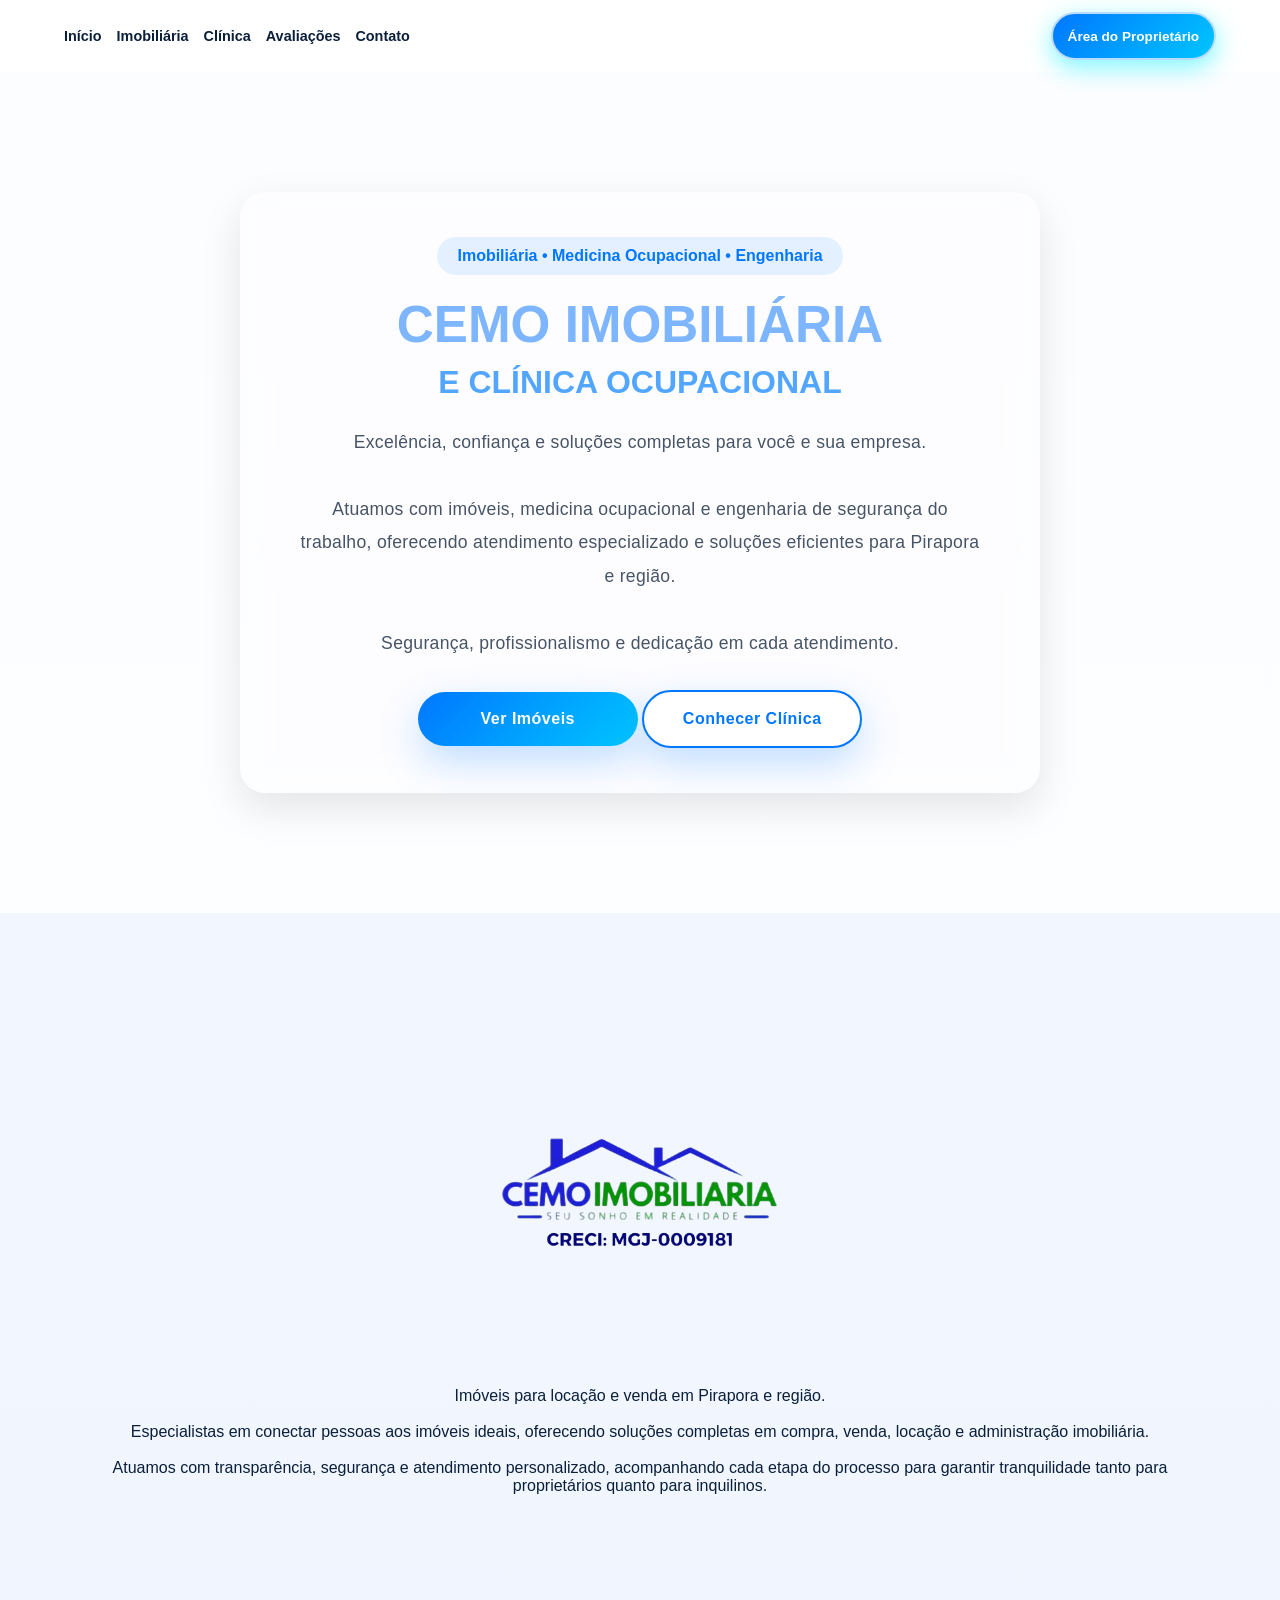
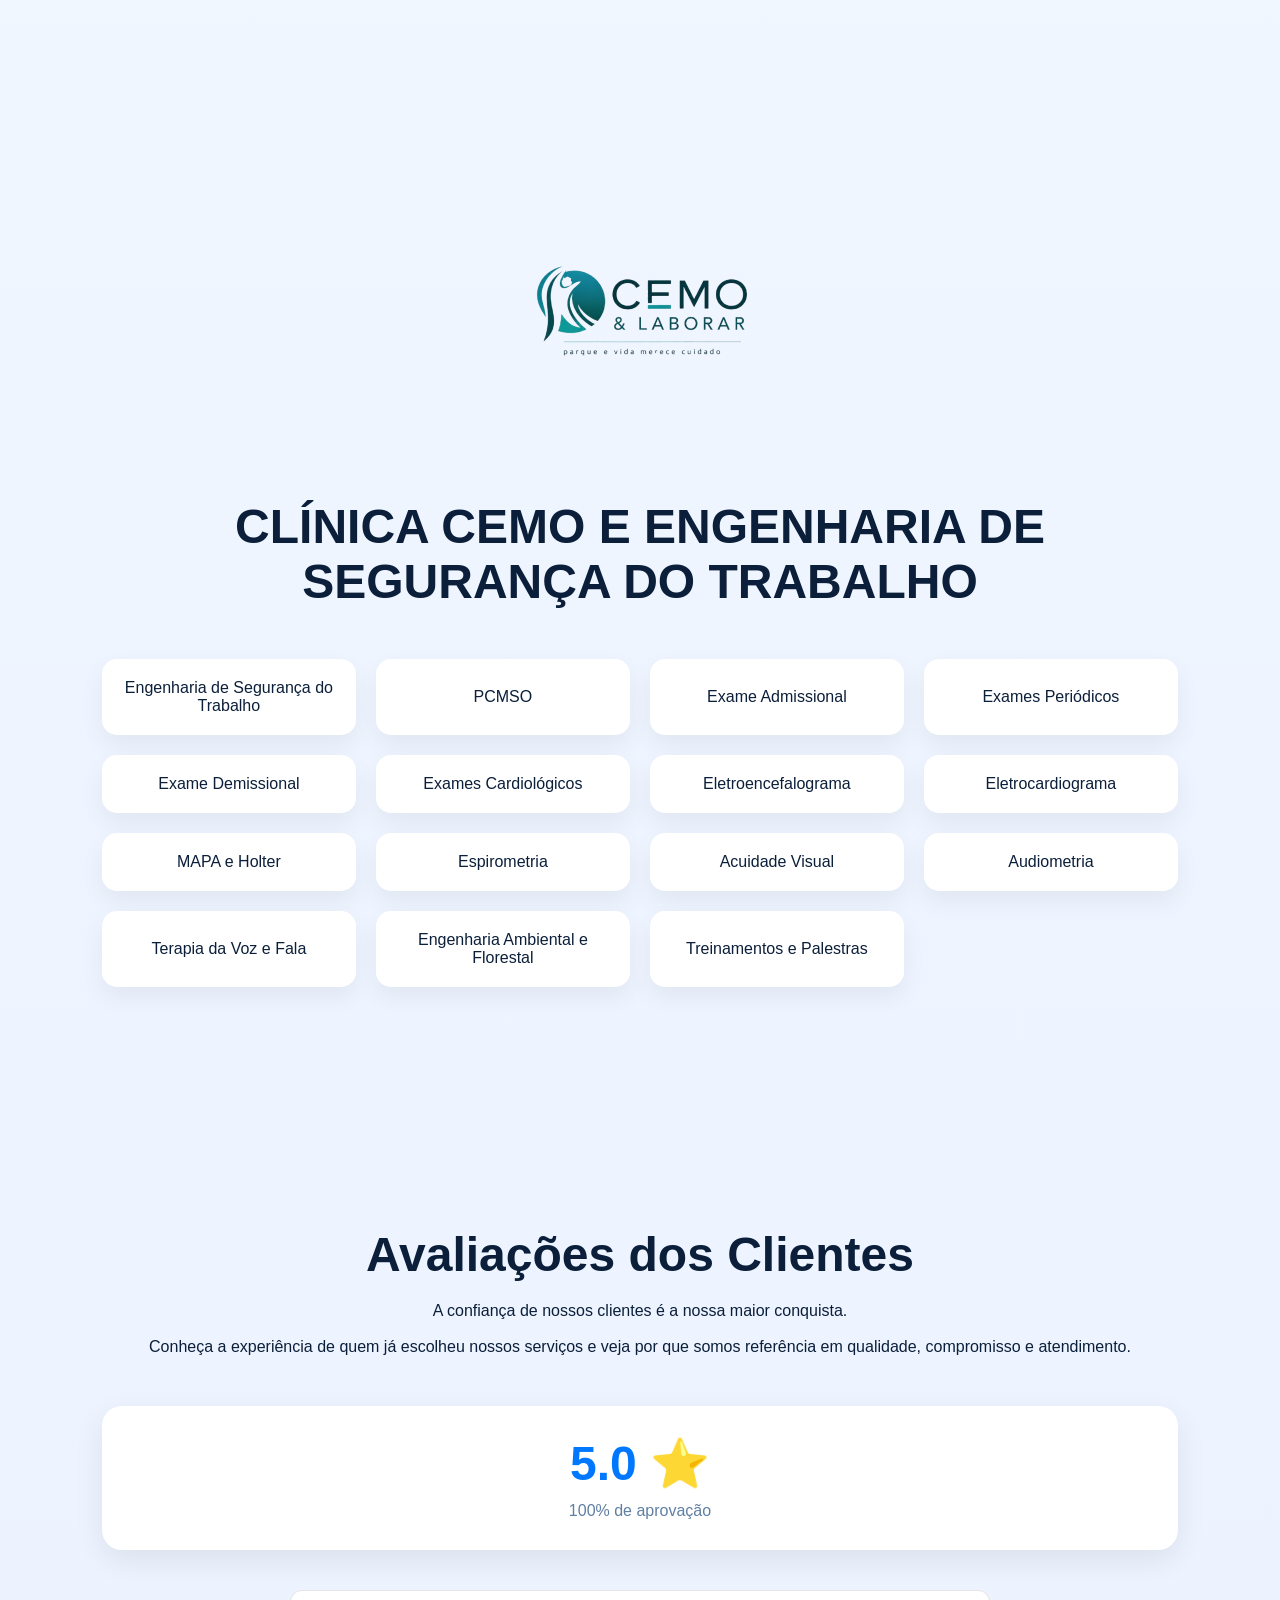
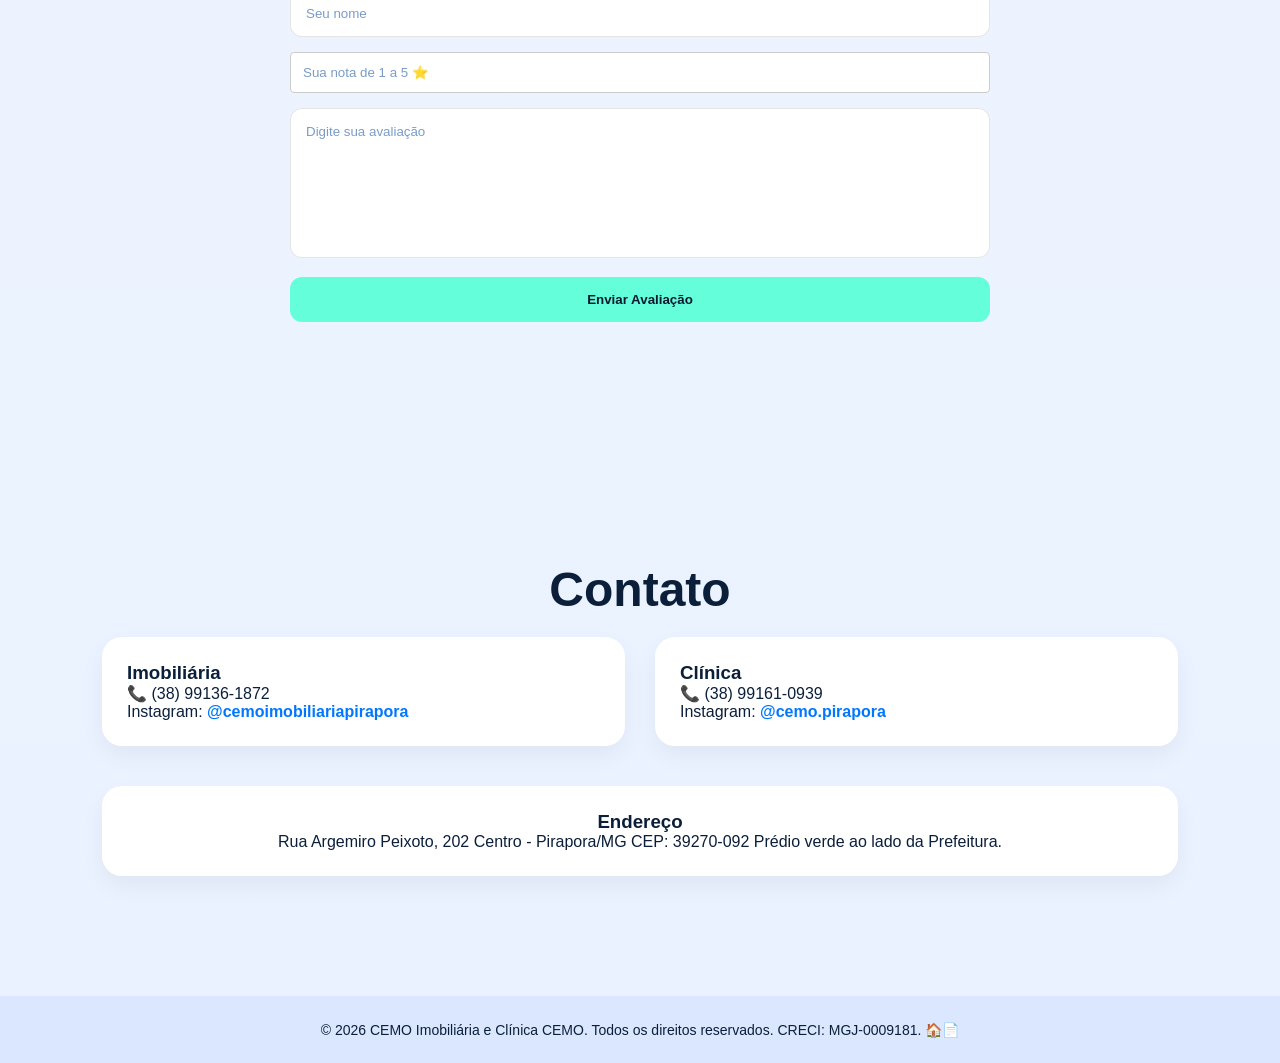
==== index.html @ 7db05422 "Melhoria mobile" ====
<!DOCTYPE html>
<html lang="pt-BR">

<head>

<meta charset="UTF-8">
<meta name="viewport" content="width=device-width, initial-scale=1.0">

<title>CEMO Imobiliária e Clínica Ocupacional</title>

<!-- Adição de Meta Tags para SEO e Performance -->
<meta name="description" content="Soluções completas em imóveis, medicina ocupacional e engenharia de segurança do trabalho em Pirapora-MG.">
<meta name="keywords" content="Imobiliária, Clínica Ocupacional, Medicina do Trabalho, Pirapora, Segurança do Trabalho">

<link rel="stylesheet" href="style.css">

<link rel="stylesheet"
href="https://cdnjs.cloudflare.com/ajax/libs/font-awesome/6.5.1/css/all.min.css">

<!-- Google Fonts para um visual mais profissional -->
<link href="https://fonts.googleapis.com/css2?family=Poppins:wght@300;400;600;800&display=swap" rel="stylesheet">

</head>

<body>

<header class="header-container">

<nav>

<ul class="nav-links">

<li><a href="#inicio">Início</a></li>

<li><a href="#imobiliaria">Imobiliária</a></li>

<li><a href="#clinica">Clínica</a></li>

<li><a href="#avaliacoes">Avaliações</a></li>

<li><a href="#contato">Contato</a></li>

</ul>

<a class="btn-login" href="login.html">
Área do Proprietário
</a>

</nav>

<section id="inicio" class="hero">

<div class="hero-overlay"></div>

<div class="hero-content fade-in">

<div class="hero-badge">
 Imobiliária • Medicina Ocupacional • Engenharia
</div>

<h1>
CEMO IMOBILIÁRIA
</h1>

<h2>
E CLÍNICA OCUPACIONAL
</h2>

<p>
Excelência, confiança e soluções completas para você e sua empresa.<br><br>

Atuamos com imóveis, medicina ocupacional e engenharia de segurança do trabalho, oferecendo atendimento especializado e soluções eficientes para Pirapora e região.<br><br>

Segurança, profissionalismo e dedicação em cada atendimento.
</p>

<div class="hero-buttons">

<a href="#imobiliaria" class="btn-primary">
Ver Imóveis
</a>

<a href="#clinica" class="btn-secondary">
Conhecer Clínica
</a>

</div>

</div>

</section>

</header>

<section id="imobiliaria">

<div class="logo-imobiliaria-central">

<img src="assets/logo-imobiliaria.png" alt="Logo CEMO Imobiliária">

</div>


<p class="subtitulo">

Imóveis para locação e venda em Pirapora e região.<br><br>
Especialistas em conectar pessoas aos imóveis ideais, oferecendo soluções completas em compra, venda, locação e administração imobiliária.<br><br>
Atuamos com transparência, segurança e atendimento personalizado, acompanhando cada etapa do processo para garantir tranquilidade tanto para proprietários quanto para inquilinos.

</p>

<div class="cards" id="lista-imoveis-site">
</div>

</section>

<section id="clinica">

<div class="titulo-clinica">

<img src="assets/logo-clinica.png" alt="Logo Clínica CEMO">

<h2>
CLÍNICA CEMO E ENGENHARIA DE SEGURANÇA DO TRABALHO
</h2>

</div>

<div class="servicos">
    <a href="https://wa.me/5538991361872?text=Olá, gostaria de mais informações sobre Engenharia de Segurança do Trabalho" class="botao-servico" target="_blank">Engenharia de Segurança do Trabalho</a>
    <a href="https://wa.me/5538991610939?text=Olá, gostaria de mais informações sobre o PCMSO" class="botao-servico reveal" target="_blank">PCMSO</a>
    <a href="https://wa.me/5538991610939?text=Olá, gostaria de mais informações sobre Exame Admissional" class="botao-servico reveal" target="_blank">Exame Admissional</a>
    <a href="https://wa.me/5538991610939?text=Olá, gostaria de mais informações sobre Exames Periódicos" class="botao-servico reveal" target="_blank">Exames Periódicos</a>
    <a href="https://wa.me/5538991610939?text=Olá, gostaria de mais informações sobre Exame Demissional" class="botao-servico reveal" target="_blank">Exame Demissional</a>
    <a href="https://wa.me/5538991610939?text=Olá, gostaria de mais informações sobre Exames Cardiológicos" class="botao-servico reveal" target="_blank">Exames Cardiológicos</a>
    <a href="https://wa.me/5538991610939?text=Olá, gostaria de mais informações sobre Eletroencefalograma" class="botao-servico reveal" target="_blank">Eletroencefalograma</a>
    <a href="https://wa.me/5538991610939?text=Olá, gostaria de mais informações sobre Eletrocardiograma" class="botao-servico reveal" target="_blank">Eletrocardiograma</a>
    <a href="https://wa.me/5538991610939?text=Olá, gostaria de mais informações sobre MAPA/Holter" class="botao-servico reveal" target="_blank">MAPA e Holter</a>
    <a href="https://wa.me/5538991610939?text=Olá, gostaria de mais informações sobre Espirometria" class="botao-servico reveal" target="_blank">Espirometria</a>
    <a href="https://wa.me/5538991610939?text=Olá, gostaria de mais informações sobre Acuidade Visual" class="botao-servico reveal" target="_blank">Acuidade Visual</a>
    <a href="https://wa.me/5538991610939?text=Olá, gostaria de mais informações sobre Audiometria" class="botao-servico reveal" target="_blank">Audiometria</a>
    <a href="https://wa.me/5538991610939?text=Olá, gostaria de mais informações sobre Terapia da Voz e Fala" class="botao-servico reveal" target="_blank">Terapia da Voz e Fala</a>
    <a href="https://wa.me/5538991361872?text=Olá, gostaria de mais informações sobre Engenharia Ambiental e Florestal" class="botao-servico reveal" target="_blank">Engenharia Ambiental e Florestal</a>
    <a href="https://wa.me/5538991361872?text=Olá, gostaria de mais informações sobre Treinamentos e Palestras" class="botao-servico reveal" target="_blank">Treinamentos e Palestras</a>
</div>

</section>

<section id="avaliacoes">

<h2>
Avaliações dos Clientes
</h2>

<p class="subtitulo">
A confiança de nossos clientes é a nossa maior conquista.<br><br>
Conheça a experiência de quem já escolheu nossos serviços e veja por que somos referência em qualidade, compromisso e atendimento.
</p>

<div class="media">
    <h1 id="media-nota-num">5.0 ⭐</h1>
    <p id="media-aprovacao-txt">100% de aprovação</p>
</div>

<div id="mural-depoimentos" style="margin: 30px auto; max-width: 600px; text-align: left;">
    </div>

<form id="form-avaliacao" onsubmit="enviarAvaliacao(event)">

<input
type="text"
id="nome"
placeholder="Seu nome"
required>

<input 
  type="number" 
  id="nota" 
  min="1" 
  max="5" 
  step="1"
  placeholder="Sua nota de 1 a 5 ⭐" 
  required 
  oninput="limitarNota(this)"
  style="color: #000; background: #fff; border: 1px solid #ccc; padding: 12px; border-radius: 4px; width: 100%; box-sizing: border-box; margin-bottom: 15px;"
>

<textarea
id="comentario"
placeholder="Digite sua avaliação"
required></textarea>

<button type="submit" class="btn-submit">
Enviar Avaliação
</button>

</form>

</section>

<section id="contato">

<h2>
Contato
</h2>

<div class="contatos">

<div class="contato-box">

<h3>Imobiliária</h3>

<p>

📞 (38) 99136-1872

</p>

<p>

Instagram:

<a target="_blank"
href="https://www.instagram.com/cemoimobiliariapirapora">

@cemoimobiliariapirapora

</a>

</p>

</div>

<div class="contato-box">

<h3>Clínica</h3>

<p>

📞 (38) 99161-0939

</p>

<p>

Instagram:

<a target="_blank"
href="https://www.instagram.com/cemo.pirapora">

@cemo.pirapora

</a>

</p>

</div>

</div>

<div class="endereco">

<h3>Endereço</h3>

<p>

Rua Argemiro Peixoto, 202

Centro - Pirapora/MG

CEP: 39270-092

Prédio verde ao lado da Prefeitura.

</p>

</div>

</section>

<footer style="background-color: #0d1624; text-align: center; padding: 25px 10px; border-top: 1px solid rgba(255,255,255,0.05);">

<p style="color: rgba(255,255,255,0.5); margin: 0; font-size: 14px;">

© 2026 CEMO Imobiliária e Clínica CEMO. Todos os direitos reservados. CRECI: MGJ-0009181. 🏠📄

</p>

<!--
<p style="color: #00ff88; margin: 8px 0 0 0; font-size: 14px; font-weight: bold; letter-spacing: 0.5px;">

Desenvolvido por <span style="color: #ffffff; font-weight: 800;">MrBrozau</span>

</p>
-->

</footer>

<script>
// 1. CARREGA AS AVALIAÇÕES E FAZ OS CÁLCULOS
async function carregarDepoimentosNoSite() {
    try {
        const resposta = await fetch("api/listar_avaliacoes.php");
        const avaliacoes = await resposta.json();

        const mural = document.getElementById("mural-depoimentos");
        if (!mural) return;

        mural.innerHTML = ""; 

        if (avaliacoes.length === 0) {
            mural.innerHTML = "<p style='color: rgba(255,255,255,0.4); text-align: center;'>Nenhuma avaliação ainda. Seja o primeiro!</p>";
            document.getElementById("media-nota-num").innerText = "0.0 ⭐";
            document.getElementById("media-aprovacao-txt").innerText = "Nenhuma avaliação";
            return;
        }

        let somaNotas = 0;
        let totalNotasPositivas = 0; 

        avaliacoes.forEach(item => {
            const notaNum = parseInt(item.nota); 
            somaNotas += notaNum; 
            
            if (notaNum >= 4) {
                totalNotasPositivas++;
            }

            const estrelas = "⭐".repeat(notaNum);
            
            mural.innerHTML += `
                <div style="background: rgba(255,255,255,0.03); padding: 18px; border-radius: 8px; margin-bottom: 15px; border-left: 4px solid #00ff88; box-shadow: 0 4px 6px rgba(0,0,0,0.1);">
                    <div style="display: flex; justify-content: space-between; align-items: center; margin-bottom: 8px;">
                        <strong style="color: #0d1b2a; font-size: 16px;">${item.nome}</strong>
                        <span style="font-size: 14px;">${estrelas}</span>
                    </div>
                    <p style="color: rgba(255,255,255,0.8); margin: 0; font-style: italic; line-height: 1.4;">
                        "${item.comentario}"
                    </p>
                </div>
            `;
        });

        const mediaGeral = (somaNotas / avaliacoes.length).toFixed(1);
        const porcentagemAprovacao = Math.round((totalNotasPositivas / avaliacoes.length) * 100);

        document.getElementById("media-nota-num").innerText = `${mediaGeral} ⭐`;
        document.getElementById("media-aprovacao-txt").innerText = `${porcentagemAprovacao}% de aprovação`;

    } catch (error) {
        console.error("Erro ao carregar mural:", error);
    }
}

// 2. ENVIA A AVALIAÇÃO SEM DEIXAR A PÁGINA ATUALIZAR SOZINHA
async function enviarAvaliacao(event) {
    event.preventDefault(); 

    const nome = document.getElementById("nome").value;
    const nota = document.getElementById("nota").value;
    const comentario = document.getElementById("comentario").value;

    const formData = new FormData();
    formData.append("nome", nome);
    formData.append("nota", nota);
    formData.append("comentario", comentario);

    try {
        const resposta = await fetch("api/cadastrar_avaliacoes.php", {
            method: "POST",
            body: formData
        });

        await resposta.text();
        
        alert("Avaliação enviada com sucesso! Obrigado.");
        document.getElementById("form-avaliacao").reset();
        
        window.location.reload();

    } catch (error) {
        console.error("Erro ao enviar avaliação:", error);
        alert("Erro ao conectar com o servidor.");
    }
}

window.onload = () => {
    carregarDepoimentosNoSite();
};
</script>

<script>
const reveals = document.querySelectorAll('.imovel, .botao-servico, .contatos div');

function revealOnScroll(){
    const windowHeight = window.innerHeight;

    reveals.forEach(el => {
        const elementTop = el.getBoundingClientRect().top;

        if(elementTop < windowHeight - 100){
            el.classList.add('active');
        }
    });
}

window.addEventListener('scroll', revealOnScroll);
revealOnScroll();
</script>

<script>
function limitarNota(input) {
    let valor = parseInt(input.value);

    if (isNaN(valor)) return;

    if (valor > 5) input.value = 5;
    if (valor < 1) input.value = 1;
}
</script>

<script>
async function carregarImoveisSite() {
console.log("FUNÇÃO DOS IMÓVEIS EXECUTOU");

    try {

        const resposta = await fetch("api/listar_imoveis.php");
        const imoveis = await resposta.json();
        console.log(imoveis);

        const container =
            document.getElementById("lista-imoveis-site");

        container.innerHTML = "";

        imoveis.forEach(imovel => {

           container.innerHTML += `
    <div class="imovel hover-effect reveal active">

        <div class="imagem" onclick="abrirMidia(this)">
            <span class="status">
    🟢 Disponível
</span>
    ${
        imovel.foto && 
        (imovel.foto.endsWith(".mp4") || imovel.foto.endsWith(".webm"))
        ?
        `
        <video controls>
            <source src="uploads/${imovel.foto}" type="video/mp4">
            Seu navegador não suporta vídeo.
        </video>
        `
        :
        `
        <img src="${
            imovel.foto
            ? 'uploads/' + imovel.foto
            : 'https://via.placeholder.com/400x250'
        }" alt="${imovel.titulo}">
        `
    }
</div>

        <h3>${imovel.titulo}</h3>

        <p class="endereco">
📍 ${imovel.endereco}
</p>

<p class="descricao">
${imovel.descricao}
</p>

        <span class="preco">
 💰 R$ ${imovel.preco}
</span>
<a class="btn-whatsapp" 
   href="https://wa.me/5538991361872?text=Olá, tenho interesse no imóvel ${imovel.titulo}" 
   target="_blank">
   📲 Falar no WhatsApp
</a>
    </div>
`;
        });

    } catch (erro) {
        console.log(erro);
    }
}

window.addEventListener("load", carregarImoveisSite);
</script>
<style>
#popup-midia {
  display: none;
  position: fixed;
  inset: 0;
  background: rgba(0,0,0,.92);
  z-index: 9999;
  justify-content: center;
  align-items: center;
  padding: 20px;
  animation: aparecer .3s ease;
}

#conteudo-popup {
  max-width: 90vw;
  max-height: 90vh;
}

#conteudo-popup img,
#conteudo-popup video {
  max-width: 100%;
  max-height: 90vh;
  border-radius: 20px;
  object-fit: contain;
}

@keyframes aparecer {
  from { opacity: 0; transform: scale(.9); }
  to { opacity: 1; transform: scale(1); }
}
</style>

<div id="popup-midia">
    <button id="fechar-popup" onclick="fecharMidia()">✕</button>

    <div id="conteudo-popup"></div>
</div>

</body>
</html>
---- style.css ----
*{
    margin:0;
    padding:0;
    box-sizing:border-box;
    font-family:'Segoe UI',sans-serif;
    scroll-behavior:smooth;
}

body{
    background:#0a192f;
    color:#e6f1ff;
    overflow-x:hidden;
    padding-top:0;
}

/* NAVBAR */

nav{
    position:relative;
    width:100%;
    display:flex;
    justify-content:space-between;
    align-items:center;
    padding:15px 8%;
    backdrop-filter:blur(20px);
    background:rgba(255,255,255,0.95);
    z-index:1000;
}

.logo-area img{
    height:60px;
    transition: 0.3s;
}

.logo-area img:hover { transform: scale(1.05); filter: drop-shadow(0 0 10px #64ffda); }

nav ul{
    display:flex;
    gap:30px;
    list-style:none;
}

nav a{
    color:#ccd6f6;
    text-decoration:none;
    transition:.3s;
    font-weight:500;
    position: relative;
}

nav a::after {
    content: '';
    position: absolute;
    width: 0;
    height: 2px;
    bottom: -5px;
    left: 0;
    background-color: #64ffda;
    transition: 0.3s;
}

nav a:hover::after { width: 100%; }

nav a:hover{
    color:#64ffda;
}

.btn-login{
    display:inline-flex !important;
    align-items:center !important;
    justify-content:center !important;

    background:rgba(255,255,255,0.85) !important;

    color:#72adfc !important;

    border:2px solid #b8dcff !important;

    padding:8px 16px !important;

    border-radius:999px !important;

    font-size:13px !important;
    font-weight:700 !important;

    text-decoration:none !important;

    box-shadow:0 8px 25px rgba(106, 245, 255, 0.842) !important;

    transition:all .3s ease !important;
}

.btn-login:hover{
    background:#5ea0f5 !important;
    color:#fff !important;
    transform:translateY(-2px) !important;
}

/* HERO */

.hero{
    min-height:90vh;
    display:flex;
    align-items:center;
    justify-content:center;
    text-align:center;
    background:
    linear-gradient(rgba(10, 25, 47, 0.7),
    rgba(10, 25, 47, 0.7)),
    url('https://images.unsplash.com/photo-1497366216548-37526070297cauto=&fit=crop&q=80&w=2000');
    background-size:cover;
    background-position:center;
    transition: 0.5s;
}

.hero-content{
    animation:fadeUp 1.5s ease;
}

.hero h1{
    font-size:5rem;
    color:#64ffda;
    text-shadow:0 0 30px rgba(100, 255, 218, 0.4);
    transition: 0.3s;
}

.hero h2{
    font-size:2rem;
    margin-top:10px;
    color: #e6f1ff;
}

.hero p{
    max-width:700px;
    margin:20px auto;
    font-size:1.2rem;
    opacity:.9;
    color: #8892b0;
}

.hero-buttons{
    margin-top:30px;
}

.hero-buttons a{
    display:inline-flex;
    align-items:center;
    justify-content:center;
    min-width:220px;
    padding:18px 35px;
    border-radius:50px;
    font-weight:700;
    letter-spacing:.5px;
    text-decoration:none;
    transition:.4s;
}

.hero-buttons a:hover{
    transform:translateY(-10px) scale(1.05);
    box-shadow:0 15px 35px rgba(100, 255, 218, 0.4);
}

/* SEÇÕES */

section{
    padding:100px 8%;
}

h2{
    text-align:center;
    font-size:3rem;
    margin-bottom:20px;
    color: #e6f1ff;
    transition: 0.3s;
}

h2:hover { text-shadow: 0 0 15px #64ffda; }

.subtitulo{
    text-align:center;
    color:#8892b0;
    margin-bottom:50px;
}

/* IMÓVEIS */

.cards {
    display: grid;
    grid-template-columns: repeat(auto-fit, minmax(340px, 1fr));
    gap: 35px;
    margin-top: 50px;
}

.imovel:hover {
    transform: translateY(-12px) scale(1.02);
    box-shadow:
        0 25px 50px rgba(0,0,0,.5),
        0 0 30px rgba(100,255,218,.25);
    border-color: rgba(100,255,218,.7);
}
.imovel::before {
    content: "";
    position: absolute;
    top: 0;
    left: -100%;
    width: 100%;
    height: 3px;
    background: linear-gradient(
        90deg,
        transparent,
        #64ffda,
        #40c4ff,
        transparent
    );
    transition: .7s;
    z-index: 5;
}

.imovel:hover::before {
    left: 100%;
}

.imovel::before {
    content: "";
    position: absolute;
    inset: 0;
    background: linear-gradient(
        45deg,
        transparent,
        rgba(100,255,218,0.08),
        transparent
    );
    opacity: 0;
    transition: 0.5s;
}

.imovel:hover::before {
    opacity: 1;
}

.imovel:hover {
    transform: translateY(-15px) scale(1.02);
    box-shadow: 
        0 25px 50px rgba(0,0,0,0.6),
        0 0 30px rgba(100,255,218,0.25);
    border-color: rgba(100,255,218,0.6);
}

.imagem {
    width: 100%;
    aspect-ratio: 1 / 1;
    overflow: hidden;
    background: #000;
    position: relative;
}
.imagem::before {
    content: "";
    position: absolute;
    inset: 0;
    background: linear-gradient(
        to top,
        rgba(0,0,0,0.65),
        transparent 50%
    );
    z-index: 1;
    pointer-events: none;
}

.imagem img,
.imagem video {
    width: 100%;
    height: 100%;
    object-fit: cover;
    display: block;
    transition: .6s;
}
.status {
    position: absolute;
    top: 15px;
    left: 15px;
    background: rgba(0, 230, 118, 0.95);
    color: #02141f;
    font-weight: 700;
    padding: 8px 15px;
    border-radius: 30px;
    z-index: 10;
    box-shadow: 0 5px 20px rgba(0, 0, 0, .3);
    font-size: 0.9rem;
    backdrop-filter: blur(5px);
}
.btn-whatsapp {
    display: block;
    margin: 0 20px 20px;
    padding: 15px;
    text-align: center;
    background: linear-gradient(135deg, #25D366, #128C7E);
    color: white;
    font-weight: bold;
    border-radius: 15px;
    text-decoration: none;
    transition: .3s;
    box-shadow: 0 8px 20px rgba(37,211,102,.4);
}

.btn-whatsapp:hover {
    transform: translateY(-3px);
    box-shadow: 0 12px 25px rgba(37,211,102,.6);
}
/* Vídeo em tela cheia */
video:fullscreen {
    width: 100vw;
    height: 100vh;
    object-fit: contain;
    background: #000;
}
.imovel:hover .imagem img,
.imovel:hover .imagem video {
    transform: scale(1.05);
}


.imagem img {
    width: 100%;
    height: 100%;
    object-fit: cover;
    transition: transform 0.8s ease;
}

.imovel:hover .imagem img {
    transform: scale(1.12);
}

.imovel h3 {
    padding: 22px 20px 10px;
    font-size: 1.4rem;
    font-weight: 700;
    color: #fff;
    line-height: 1.3;
}

.imovel p {
    padding: 0 20px;
    color: #b7c2d4;
    line-height: 1.6;
    font-size: 0.95rem;
}

.imovel .preco {
    display: block;
    margin: 25px;
    padding: 15px 20px;
    background: linear-gradient(90deg, #64ffda, #40c4ff);
    color: #08111f;
    font-size: 1.3rem;
    font-weight: 800;
    text-align: center;
    border-radius: 15px;
    box-shadow: 0 10px 25px rgba(100,255,218,0.3);
}

/* CLÍNICA */

.titulo-clinica{
    text-align:center;
    margin-bottom:50px;
}

.titulo-clinica img{
    width:400px;
    margin-bottom:60px;
    transition: 0.4s;
}

.titulo-clinica img:hover { transform: rotate(5deg) scale(1.1); }

.servicos{
    display:grid;
    grid-template-columns:repeat(auto-fit,minmax(250px,1fr));
    gap:20px;
}

.botao-servico {
    background: rgba(255, 255, 255, 0.03);
    border: 1px solid rgba(100, 255, 218, 0.1);
    padding: 20px;
    border-radius: 15px;
    text-align: center;
    transition: .4s;
    text-decoration: none;
    color: #e6f1ff;
    display: flex;
    align-items: center;
    justify-content: center;
    font-weight: 500;
}

.botao-servico:hover {
    background: #64ffda;
    color: #0a192f;
    transform: scale(1.05);
    box-shadow: 0 0 20px rgba(100, 255, 218, 0.3);
}

/* AVALIAÇÕES */

.media{
    text-align:center;
    margin-bottom:40px;
}

.media h1{
    font-size:5rem;
    color:#40c4ff;
}

form{
    max-width:700px;
    margin:auto;
}

input,
select,
textarea{
    width:100%;
    padding:15px;
    margin-bottom:15px;
    border:none;
    border-radius:12px;
    background:rgba(255,255,255,.05);
    color:white;
    transition: 0.3s;
}

input:focus, textarea:focus { border: 1px solid #64ffda; outline: none; background: rgba(255,255,255,0.1); }

textarea{
    min-height:150px;
    resize:none;
}

form button{
    width:100%;
    padding:15px;
    border:none;
    border-radius:12px;
    background:#64ffda;
    color:#0a192f;
    font-weight:bold;
    cursor:pointer;
    transition: 0.4s;
}

form button:hover { transform: scale(1.02); box-shadow: 0 0 20px #64ffda; }

/* CONTATOS */

.contatos{
    display:grid;
    grid-template-columns:repeat(auto-fit,minmax(300px,1fr));
    gap:30px;
}

.contatos div{
    background:rgba(255,255,255,.03);
    padding:25px;
    border-radius:20px;
    transition: 0.4s;
}

.contatos div:hover { background: rgba(255,255,255,0.06); transform: translateY(-5px); }

.contatos a{
    color:#64ffda;
    text-decoration:none;
    transition: 0.3s;
}

.contatos a:hover { text-decoration: underline; }

.endereco{
    margin-top:40px;
    background:rgba(255,255,255,.03);
    padding:25px;
    border-radius:20px;
    text-align:center;
}

/* FOOTER */

footer{
    text-align:center;
    padding:30px;
    background:#050f1d;
    color:#8892b0;
}

/* SCROLLBAR */

::-webkit-scrollbar{
    width:8px;
}

::-webkit-scrollbar-thumb{
    background:#64ffda;
    border-radius:10px;
}

/* ANIMAÇÕES */

@keyframes fadeUp{
    from{ opacity:0; transform:translateY(50px); }
    to{ opacity:1; transform:translateY(0); }
}

/* RESPONSIVO ORIGINAL */

@media(max-width:900px){
    body{
        padding-top:0;
    }

    
    nav{ 
        flex-direction:column; 
        gap:15px; 
        padding: 15px;
    }
    nav ul{ 
        flex-wrap:wrap; 
        justify-content:center;
        gap: 10px;
    }
    nav a { font-size: 0.9rem; }
    
    .hero h1{ font-size:2.2rem !important; }
    .hero h2{ font-size:1.1rem !important; }
    h2{ font-size:1.8rem; }
    
    .contatos{ 
        grid-template-columns: 1fr; 
    }
    
    .imovel, .servicos div, .contatos div, .endereco{
        opacity:1;
        transform:translateY(0);
        transition:1s;
    }
    .mostrar{ opacity:1; transform:translateY(0); } 
}

/* ================= MELHORIAS ADICIONADAS ================= */

@media (max-width: 900px){

    nav ul{
        overflow-x: auto;
        white-space: nowrap;
        -webkit-overflow-scrolling: touch;
    }

    nav ul::-webkit-scrollbar{
        display: none;
    }

    nav li{
        flex: 0 0 auto;
    }

    .logo-area img{
        height:45px;
    }

    .btn-login{
        padding:10px 16px;
        font-size:0.85rem;
    }

    .hero{
        padding:40px 15px;
        min-height:80vh;
    }

    .hero h1{
        font-size:1.8rem !important;
        line-height:1.2;
    }

    .hero h2{
        font-size:1rem !important;
    }

    .hero p{
        font-size:0.9rem;
        padding:0 10px;
    }

    .hero-buttons a{
        padding:12px 18px;
        font-size:0.9rem;
    }

    h2{
        font-size:1.5rem;
    }

    .cards{
        grid-template-columns:1fr;
    }

    .imagem img{
        height:180px;
    }

    .imovel p{
        font-size:0.85rem;
    }

    .imovel span{
        font-size:1rem;
    }

    .botao-servico{
        font-size:0.9rem;
        padding:15px;
    }

    input, select, textarea{
        font-size:0.9rem;
        padding:12px;
    }

    footer{
        font-size:0.8rem;
    }
}

@media(max-width:480px){

    nav{
        padding:10px;
        gap:10px;
    }

    nav ul{
        gap:8px;
    }

    nav a{
        font-size:0.75rem;
    }

    .btn-login{
        font-size:0.70rem;
        padding:8px 10px;
    }

    .hero h1{
        font-size:1.3rem !important;
    }

    .hero h2{
        font-size:0.85rem !important;
    }

    .hero p{
        font-size:0.78rem !important;
    }

    h2{
        font-size:1.4rem !important;
    }

    .subtitulo{
        font-size:0.85rem;
    }

    .imovel h3{
        font-size:1rem;
    }

    .imovel p{
        font-size:0.80rem;
    }

    .botao-servico{
        font-size:0.80rem;
    }

    .media h1{
        font-size:2rem !important;
    }

    input,
    textarea{
        font-size:0.85rem;
    }
}
/* ================= ANIMAÇÃO FINAL ================= */

.esconder{
    opacity: 0;
    transform: translateY(40px);
    transition: 0.6s ease;
}

.mostrar{
    opacity: 1;
    transform: translateY(0);
}

.imovel,
.botao-servico,
.contatos div{
    will-change: transform, opacity;
}

@media (max-width: 900px){
    .esconder{
        opacity: 1;
        transform: none;
    }
}
/* FORÇA TOTAL PRA SOBRESCREVER */
body{
    background: linear-gradient(180deg,#f4f8ff,#eaf2ff) !important;
    color:#0b1f3a !important;
}

/* NAVBAR PREMIUM */
nav{
    background: rgba(255,255,255,0.95) !important;
    box-shadow: 0 10px 30px rgba(0,0,0,0.05);
    border-bottom:none !important;
}

nav a{
    color:#0b1f3a !important;
    font-weight:600;
}

nav a:hover{
    color:#0077ff !important;
}

/* BOTÃO TOP */
.btn-login{
    background: linear-gradient(135deg,#0077ff,#00c6ff) !important;
    color:#fff !important;
    border-radius:30px;
}

/* HERO ULTRA PROFISSIONAL */
.hero{
    position:relative;
    background:
    linear-gradient(
        rgba(255,255,255,0.75),
        rgba(255,255,255,0.85)
    ),
    url('https://images.unsplash.com/photo-1600607687939-ce8a6c25118c?auto=format&fit=crop&w=2200&q=80') !important;

    background-size:cover !important;
    background-position:center center !important;
    background-attachment:fixed;
}

/* TEXTO HERO */
.hero h1{
    color:#7db5ff !important;
    font-size:3.2rem !important;
    text-shadow:none !important;
}

.hero h2{
    color:#53a6ff !important;
}

.hero p{
    color:hsl(218, 12%, 43%)!important;
}

/* BOTÕES HERO PREMIUM */
.hero-buttons a{
    background: linear-gradient(135deg,#0077ff,#00c6ff) !important;
    color:#fff !important;
    border-radius:30px;
    box-shadow:0 15px 40px rgba(0,119,255,0.25);
}

.hero-buttons a:last-child{
    background:white !important;
    color:#0077ff !important;
    border:2px solid #0077ff;
}

/* SEÇÕES */
section{
    background: transparent !important;
}

/* TÍTULOS */
h2{
    color:#0b1f3a !important;
}

/* CARDS ESTILO LUXO */
.imovel{
    background:#fff;
    border-radius:25px;
    overflow:hidden;
    box-shadow:0 15px 35px rgba(0,0,0,0.08);
    transition:all .4s ease;
    position:relative;
}


.imovel:hover{
    transform:translateY(-12px);
    box-shadow:0 30px 60px rgba(0,0,0,0.15);
}

/* TEXTO CARD */
.imovel p{
    color:#5f7fa3 !important;
}

.imovel span{
    color:#0077ff !important;
}

/* BOTÃO CARD */
.imovel button{
    background: linear-gradient(135deg,#0077ff,#00c6ff) !important;
    color:#fff !important;
    border-radius:0 0 20px 20px;
}

/* SERVIÇOS */
.botao-servico{
    background:#fff !important;
    color:#0b1f3a !important;
    border:none !important;
    box-shadow:0 10px 25px rgba(0,0,0,0.06);
}

.botao-servico:hover{
    background:#0077ff !important;
    color:#fff !important;
}

/* FORM */
input, select, textarea{
    background:#fff !important;
    color:#0b1f3a !important;
    border:1px solid rgba(0,0,0,0.1);
}

/* CONTATO */
.contatos div,
.endereco{
    background:#fff !important;
    box-shadow:0 10px 25px rgba(0,0,0,0.05);
}

/* FOOTER */
footer{
    background:#eaf2ff !important;
    color:#5f7fa3 !important;
}

/* ================= ANIMAÇÃO DE SCROLL PROFISSIONAL ================= */

.reveal{
    opacity:0;
    transform: translateY(60px) scale(0.98);
    transition: all 0.8s cubic-bezier(.2,.8,.2,1);
}

.reveal.active{
    opacity:1;
    transform: translateY(0) scale(1);
}

/* delay elegante */
.reveal:nth-child(2){ transition-delay:0.1s; }
.reveal:nth-child(3){ transition-delay:0.2s; }
.reveal:nth-child(4){ transition-delay:0.3s; }

/* ================= UX MELHORADO ================= */

/* botões mais clicáveis mobile */
.hero-buttons a,
.btn-login,
.imovel button{
    min-height:48px;
}

/* espaçamento premium */
section{
    padding:120px 8%;
}

/* ================= MOBILE PREMIUM ================= */

@media(max-width:900px){

    .hero h1{
        font-size:1.8rem !important;
    }

    .hero h2{
        font-size:1rem !important;
    }

    .hero p{
        font-size:0.85rem !important;
    }

    .hero-buttons a{
        display:block;
        width:90%;
        margin:10px auto;
    }

    nav{
        backdrop-filter: blur(10px);
    }

}
/* ===== CORREÇÃO FINAL DE VISIBILIDADE (SEM MEXER NO RESTO) ===== */

/* avaliação (nota tipo 3.0) */
.media h1{
    color:#0077ff !important;
}

/* textos da avaliação */
.media p,
.media span{
    color:#0b1f3a !important;
}

/* estrelas */
.estrelas{
    color:#ffc107 !important;
    font-size:1.5rem;
}

/* inputs (corrige texto invisível) */
input,
select,
textarea{
    background:#ffffff !important;
    color:#0b1f3a !important;
}

/* placeholder */
input::placeholder,
textarea::placeholder{
    color:#7a9cc6 !important;
}

/* links contato (tava claro demais) */
.contatos a{
    color:#0077ff !important;
    font-weight:600;
}

/* rodapé mais visível */
footer{
    background:#dbe7ff !important;
    color:#0b1f3a !important;
}

/* garante contraste em tudo */
p, span, small{
    color:#0b1f3a !important;
}
/* ===== AVALIAÇÃO COMPLETA BONITA ===== */

.media{
    background:#ffffff !important;
    padding:30px !important;
    border-radius:20px !important;
    box-shadow:0 10px 30px rgba(0,0,0,0.08) !important;
}

/* nota (3.0) */
.media h1{
    color:#0077ff !important;
    font-size:3rem !important;
}

/* nome do usuário */
.media strong,
.media b{
    color:#0b1f3a !important;
    font-weight:700 !important;
    display:block;
    margin-top:10px;
}

/* texto da avaliação */
.media p{
    color:#5f7fa3 !important;
    margin-top:10px;
}

/* estrelas */
.estrelas{
    color:#ffc107 !important;
    font-size:1.5rem;
    margin-top:5px;
}
/* ===== FORÇAR NOME DO USUÁRIO ESCURO ===== */

.media *{
    color:#0b1f3a !important;
}

/* deixa o nome mais destacado */
.media strong,
.media b,
.media h3,
.media h4,
.media .nome,
.media .usuario{
    color:#000000 !important;
    font-weight:700 !important;
}
.titulo-clinica img {
    width: 250px;
    max-width: 90%;
    height: auto;
}

.logo-area img {
    width: 180px;
    max-width: 100%;
    height: auto;
}
#nota {
    color: #000 !important;
    background: #fff !important;
    border: 1px solid #ccc;
}
.logo-imobiliaria-central{
    text-align:center;
    margin-bottom:25px;
}

.logo-imobiliaria-central img{
    width:325px;
    max-width:95%;
    height:auto;
}

@media(max-width:480px){

    .logo-imobiliaria-central img{
        width:200px;
    }

}
@media(max-width:480px){

    section{
        padding:60px 20px !important;
    }

    .hero{
        min-height:60vh;
    }

    .hero-buttons a{
        width:100%;
        max-width:300px;
    }

    .imagem img{
        height:160px;
    }

}
/* ===== MELHORIAS PREMIUM 2026 ===== */

.hero-badge{
    display:inline-block;
    padding:10px 20px;
    border-radius:30px;
    background:rgba(0,119,255,0.1);
    color:#0077ff;
    font-weight:600;
    margin-bottom:20px;
    backdrop-filter:blur(10px);
}

.hero-content{
    max-width: 850px;
    padding: 45px 60px;
    border-radius: 25px;
    background: rgba(255,255,255,0.30);
    backdrop-filter: blur(15px);
    box-shadow: 0 15px 40px rgba(0,0,0,0.10);
    text-align: center;
}

nav{
    position:sticky;
    top:0;
    left:0;
    z-index:9999;
}

.nav-links{
    align-items:center;
}

.imovel{
    position:relative;
}

.imovel::before{
    content:'';
    position:absolute;
    top:0;
    left:0;
    width:100%;
    height:5px;
    background:linear-gradient(
        90deg,
        #0077ff,
        #00c6ff
    );
}

.imovel h3{
    color:#0b1f3a;
    font-size:1.3rem;
}

.preco{
    font-size:1.4rem !important;
}

.btn-detalhes{
    font-size:1rem;
}

.contato-box{
    transition:0.4s;
}

.contato-box:hover{
    transform:translateY(-10px);
}

.endereco{
    transition:0.4s;
}

.endereco:hover{
    transform:translateY(-8px);
}

#mural-depoimentos div{
    background:#fff !important;
    border-radius:20px !important;
    box-shadow:0 10px 30px rgba(0,0,0,0.08) !important;
    border-left:5px solid #0077ff !important;
}

#mural-depoimentos strong{
    color:#0b1f3a !important;
}

#mural-depoimentos p{
    color:#5f7fa3 !important;
}

@media(max-width:768px){

    .hero{
        min-height:70vh;
    }

    .hero-badge{
        font-size:0.75rem;
    }

    .hero h1{
        font-size:2rem !important;
    }

    .hero p{
        font-size:0.9rem !important;
    }

    .btn-login{
        width:100%;
        text-align:center;
    }
}
#mural-depoimentos{
    max-width:900px !important;
}

#mural-depoimentos > div{
    background:#fff !important;
    border-radius:20px !important;
    padding:25px !important;
    margin-bottom:20px !important;
    box-shadow:0 10px 30px rgba(0,0,0,0.08) !important;
    border-left:5px solid #0077ff !important;
}
section{
    animation:fadeSection .8s ease;
}

@keyframes fadeSection{
    from{
        opacity:0;
        transform:translateY(30px);
    }
    to{
        opacity:1;
        transform:translateY(0);
    }
}
@media(max-width:768px){

    nav{
        padding:12px;
    }

    .hero{
        min-height:75vh;
    }

    .hero-content{
        padding:25px;
        margin:20px;
    }

    .hero h1{
        font-size:2.2rem !important;
    }

    .hero p{
        font-size:1rem !important;
    }

    .hero-buttons{
        display:flex;
        flex-direction:column;
        gap:15px;
    }

    .hero-buttons a{
        width:100%;
    }
}
/* ===== NAVBAR PREMIUM FINAL ===== */

nav{
    position:sticky !important;
    top:0;
    width:100%;
    display:flex;
    justify-content:space-between;
    align-items:center;
    padding:18px 8%;
    background:rgba(255,255,255,0.96) !important;
    backdrop-filter:blur(20px);
    box-shadow:0 5px 25px rgba(0,0,0,0.06);
    z-index:9999;
}

.nav-links{
    display:flex;
    gap:25px;
    align-items:center;
}

.nav-links a{
    font-weight:600;
    color:#0b1f3a !important;
    transition:.3s;
}

.nav-links a:hover{
    color:#0077ff !important;
}

.btn-login{
    background:linear-gradient(135deg,#0077ff,#00c6ff) !important;
    color:white !important;
    border-radius:40px;
    padding:12px 25px;
    font-weight:700;
}
/* CORREÇÃO DO MENU */

nav{
    position:relative !important;
    top:auto !important;
    padding:12px 5% !important;
    box-shadow:none !important;
}

.nav-links{
    gap:15px !important;
}

.nav-links a{
    font-size:0.9rem !important;
}

.btn-login{
    padding:8px 15px !important;
    font-size:0.85rem !important;
}

/* ESCONDE QUALQUER LOGO QUE ESTEJA DENTRO DO MENU */
.logo-area{
    display:none !important;
}
.hero p{
    max-width: 680px;
    margin: 25px auto 0;
    font-size: 1.1rem;
    line-height: 1.9;
    font-weight: 400;
    letter-spacing: 0.3px;
    color: #334155 !important;
}
#popup-midia {
    display: none;
    position: fixed;
    inset: 0;
    background: rgba(0,0,0,.92);
    z-index: 9999;
    justify-content: center;
    align-items: center;
    padding: 20px;
    animation: aparecer .3s ease;
}

#conteudo-popup {
    max-width: 90vw;
    max-height: 90vh;
}

#conteudo-popup img,
#conteudo-popup video {
    max-width: 100%;
    max-height: 90vh;
    border-radius: 20px;
    object-fit: contain;
}

@keyframes aparecer {
    from {
        opacity: 0;
        transform: scale(.9);
    }

    to {
        opacity: 1;
        transform: scale(1);
    }
}
#fechar-popup {
    position: absolute;
    top: 20px;
    right: 20px;
    width: 45px;
    height: 45px;
    border: none;
    border-radius: 50%;
    background: rgba(255,255,255,0.15);
    color: white;
    font-size: 1.6rem;
    cursor: pointer;
    backdrop-filter: blur(10px);
    z-index: 10000;
    transition: .3s;
}

#fechar-popup:hover {
    background: rgba(255,255,255,0.3);
    transform: rotate(90deg);
}
@media (max-width: 768px) {
    body {
        font-size: 14px;
    }
}
@media (max-width: 768px) {
    section {
        padding: 20px 10px !important;
    }
}
/* RESPONSIVO MOBILE */
@media (max-width: 768px){

    nav{
        flex-direction: column;
        padding: 10px 5%;
        gap: 10px;
    }

    .logo-area img{
        height: 45px;
    }

    nav ul{
        flex-direction: column;
        gap: 10px;
        align-items: center;
    }

    .hero{
        min-height: 70vh;
        padding: 20px;
    }

    h1{
        font-size: 22px;
    }

    p{
        font-size: 14px;
    }

    .btn-login{
        font-size: 12px !important;
        padding: 6px 12px !important;
    }
}
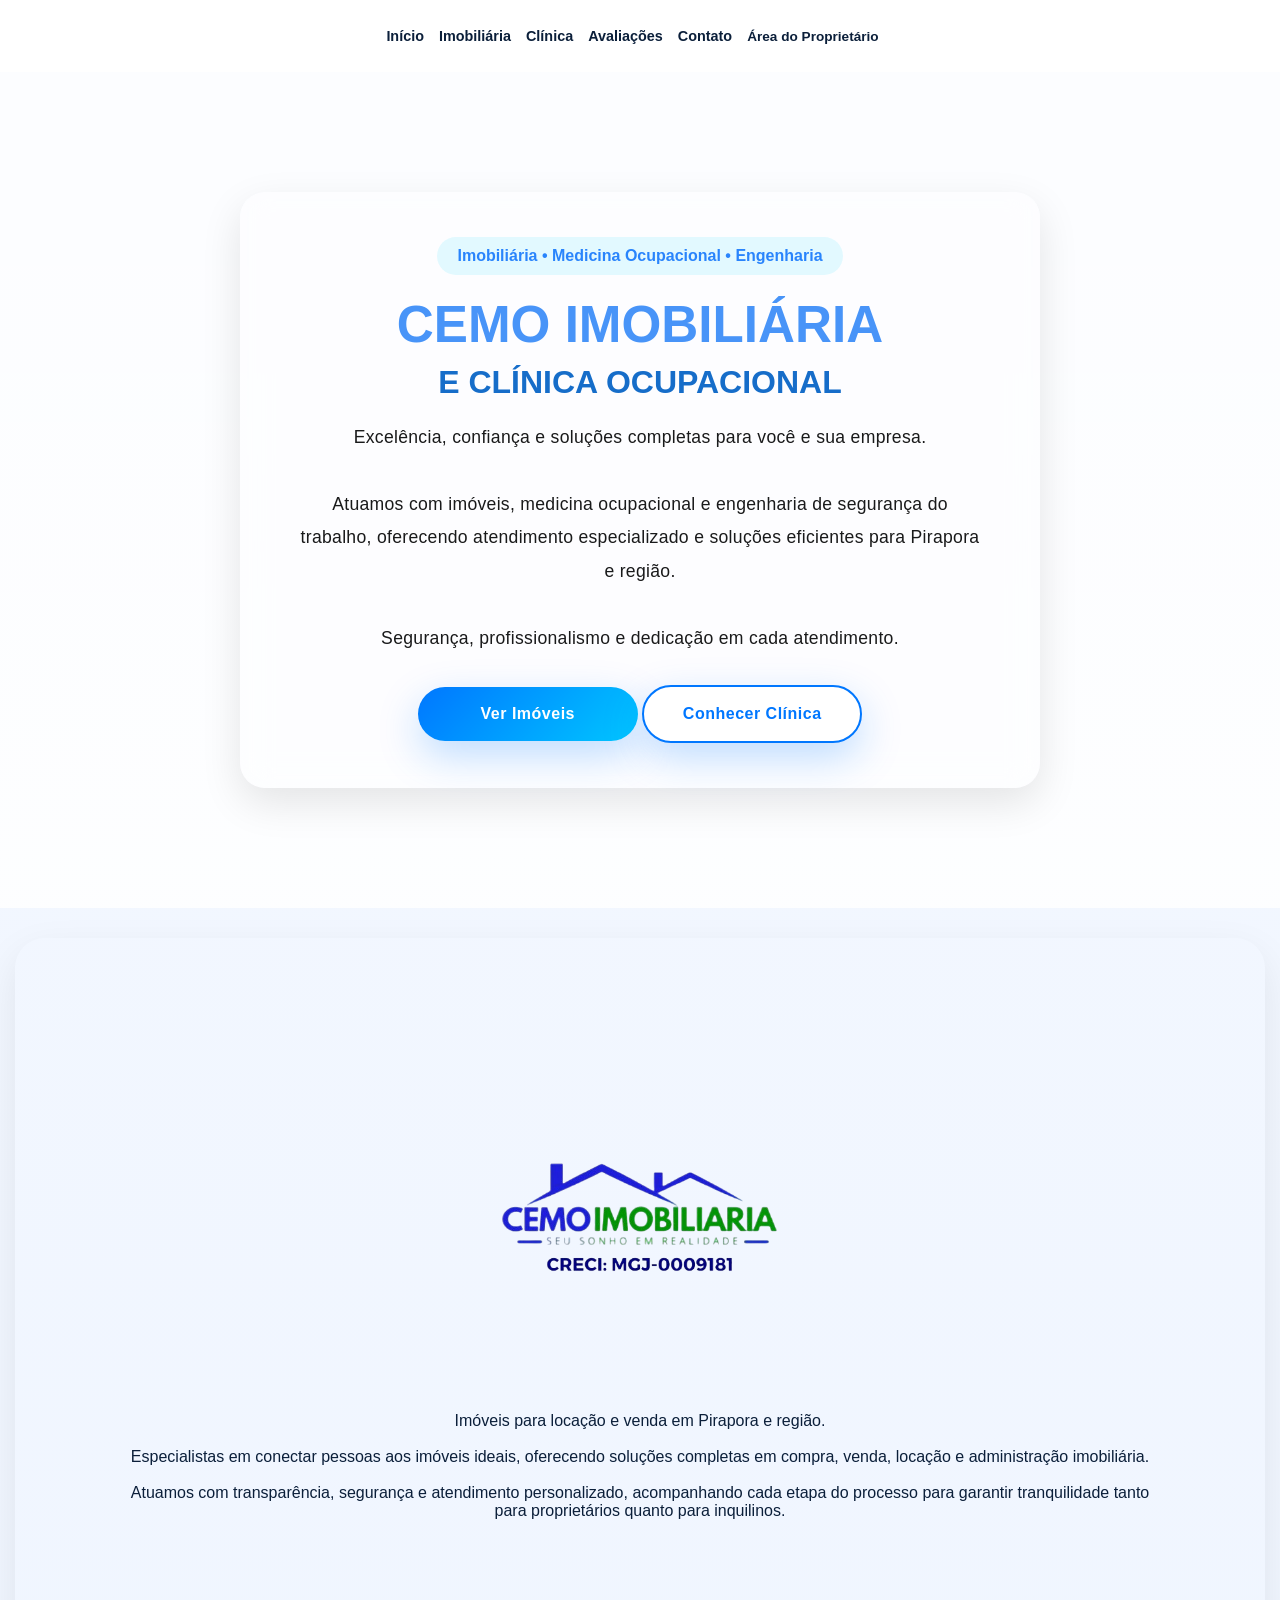
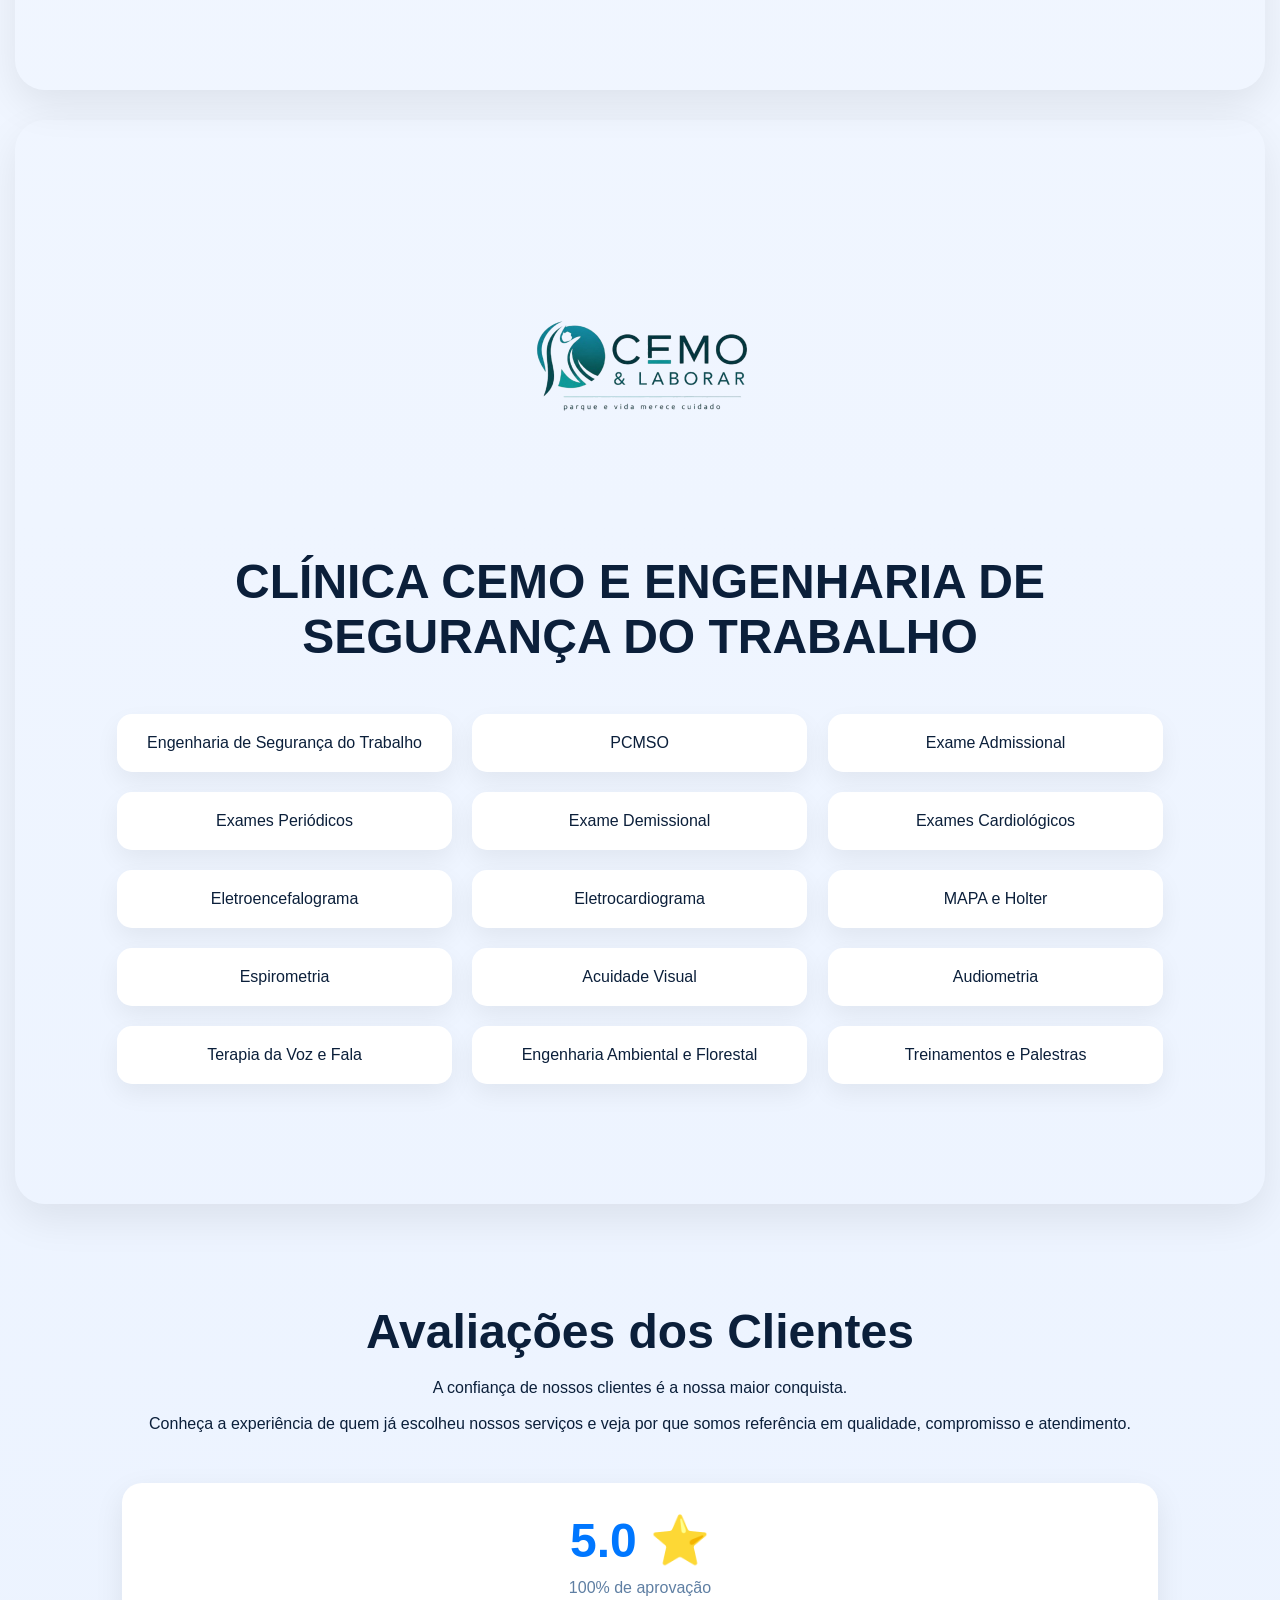
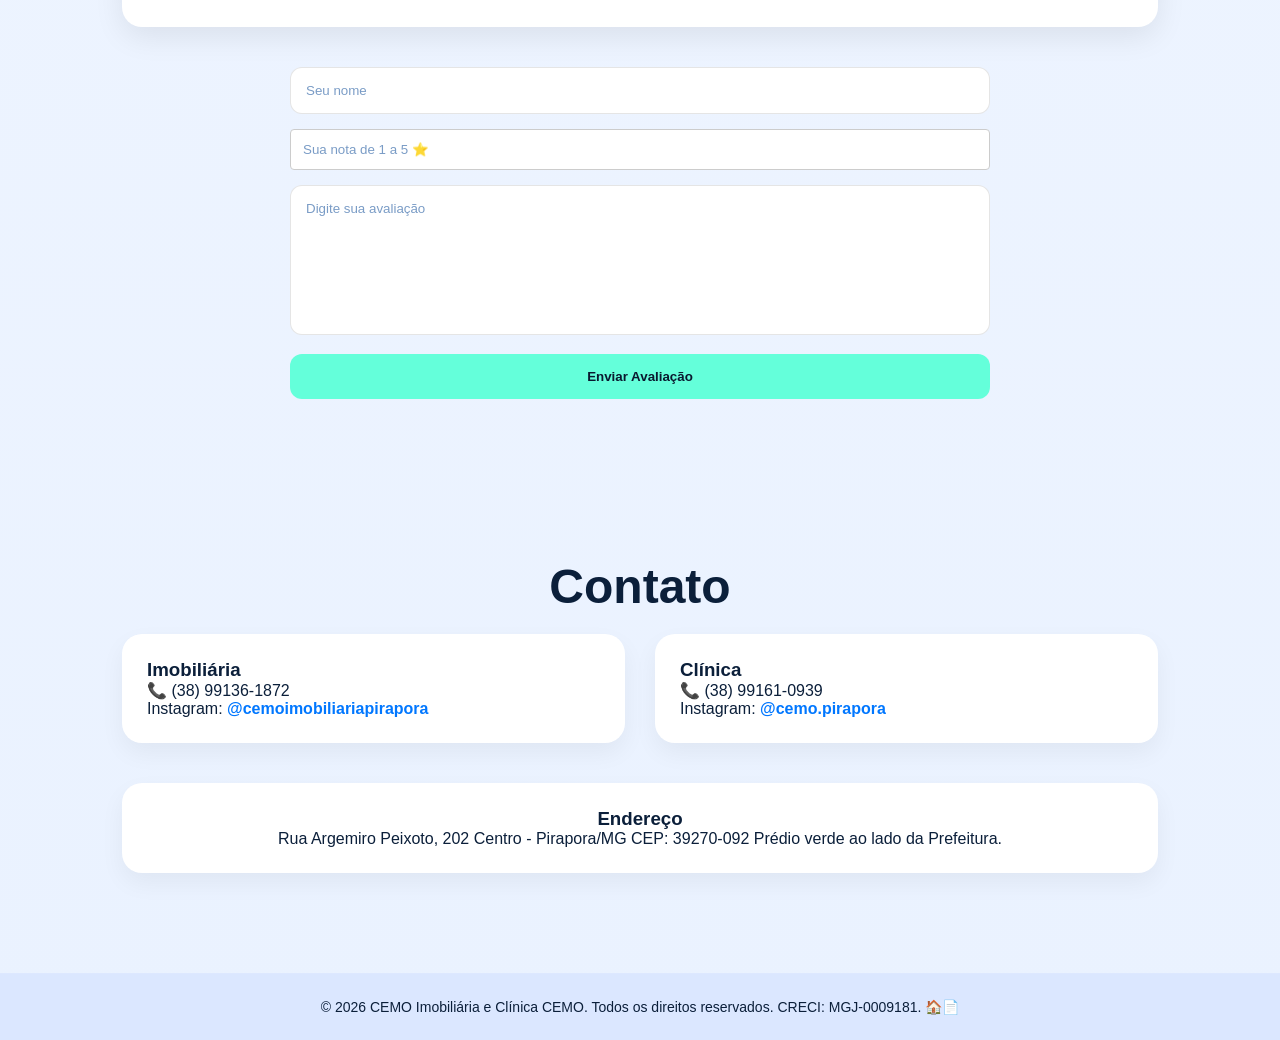
==== commit d691f50b: "Designer atualizado" ====
--- a/index.html
+++ b/index.html
@@ -8,7 +8,7 @@
 
 <title>CEMO Imobiliária e Clínica Ocupacional</title>
 
-<!-- Adição de Meta Tags para SEO e Performance -->
+
 <meta name="description" content="Soluções completas em imóveis, medicina ocupacional e engenharia de segurança do trabalho em Pirapora-MG.">
 <meta name="keywords" content="Imobiliária, Clínica Ocupacional, Medicina do Trabalho, Pirapora, Segurança do Trabalho">
 
@@ -17,7 +17,7 @@
 <link rel="stylesheet"
 href="https://cdnjs.cloudflare.com/ajax/libs/font-awesome/6.5.1/css/all.min.css">
 
-<!-- Google Fonts para um visual mais profissional -->
+
 <link href="https://fonts.googleapis.com/css2?family=Poppins:wght@300;400;600;800&display=swap" rel="stylesheet">
 
 </head>
@@ -99,8 +99,6 @@
 <img src="assets/logo-imobiliaria.png" alt="Logo CEMO Imobiliária">
 
 </div>
-
-
 <p class="subtitulo">
 
 Imóveis para locação e venda em Pirapora e região.<br><br>
@@ -116,36 +114,49 @@
 
 <section id="clinica">
 
-<div class="titulo-clinica">
-
-<img src="assets/logo-clinica.png" alt="Logo Clínica CEMO">
-
-<h2>
-CLÍNICA CEMO E ENGENHARIA DE SEGURANÇA DO TRABALHO
-</h2>
-
-</div>
-
-<div class="servicos">
-    <a href="https://wa.me/5538991361872?text=Olá, gostaria de mais informações sobre Engenharia de Segurança do Trabalho" class="botao-servico" target="_blank">Engenharia de Segurança do Trabalho</a>
-    <a href="https://wa.me/5538991610939?text=Olá, gostaria de mais informações sobre o PCMSO" class="botao-servico reveal" target="_blank">PCMSO</a>
-    <a href="https://wa.me/5538991610939?text=Olá, gostaria de mais informações sobre Exame Admissional" class="botao-servico reveal" target="_blank">Exame Admissional</a>
-    <a href="https://wa.me/5538991610939?text=Olá, gostaria de mais informações sobre Exames Periódicos" class="botao-servico reveal" target="_blank">Exames Periódicos</a>
-    <a href="https://wa.me/5538991610939?text=Olá, gostaria de mais informações sobre Exame Demissional" class="botao-servico reveal" target="_blank">Exame Demissional</a>
-    <a href="https://wa.me/5538991610939?text=Olá, gostaria de mais informações sobre Exames Cardiológicos" class="botao-servico reveal" target="_blank">Exames Cardiológicos</a>
-    <a href="https://wa.me/5538991610939?text=Olá, gostaria de mais informações sobre Eletroencefalograma" class="botao-servico reveal" target="_blank">Eletroencefalograma</a>
-    <a href="https://wa.me/5538991610939?text=Olá, gostaria de mais informações sobre Eletrocardiograma" class="botao-servico reveal" target="_blank">Eletrocardiograma</a>
-    <a href="https://wa.me/5538991610939?text=Olá, gostaria de mais informações sobre MAPA/Holter" class="botao-servico reveal" target="_blank">MAPA e Holter</a>
-    <a href="https://wa.me/5538991610939?text=Olá, gostaria de mais informações sobre Espirometria" class="botao-servico reveal" target="_blank">Espirometria</a>
-    <a href="https://wa.me/5538991610939?text=Olá, gostaria de mais informações sobre Acuidade Visual" class="botao-servico reveal" target="_blank">Acuidade Visual</a>
-    <a href="https://wa.me/5538991610939?text=Olá, gostaria de mais informações sobre Audiometria" class="botao-servico reveal" target="_blank">Audiometria</a>
-    <a href="https://wa.me/5538991610939?text=Olá, gostaria de mais informações sobre Terapia da Voz e Fala" class="botao-servico reveal" target="_blank">Terapia da Voz e Fala</a>
-    <a href="https://wa.me/5538991361872?text=Olá, gostaria de mais informações sobre Engenharia Ambiental e Florestal" class="botao-servico reveal" target="_blank">Engenharia Ambiental e Florestal</a>
-    <a href="https://wa.me/5538991361872?text=Olá, gostaria de mais informações sobre Treinamentos e Palestras" class="botao-servico reveal" target="_blank">Treinamentos e Palestras</a>
-</div>
-
+    <div class="titulo-clinica">
+
+        <img src="assets/logo-clinica.png" alt="Logo Clínica CEMO">
+
+        <h2>
+            CLÍNICA CEMO E ENGENHARIA DE SEGURANÇA DO TRABALHO
+        </h2>
+
+    </div>
+
+    <div class="servicos">
+        <a href="https://wa.me/5538991361872?text=Olá, gostaria de mais informações sobre Engenharia de Segurança do Trabalho" class="botao-servico" target="_blank">Engenharia de Segurança do Trabalho</a>
+
+        <a href="https://wa.me/5538991610939?text=Olá, gostaria de mais informações sobre o PCMSO" class="botao-servico reveal" target="_blank">PCMSO</a>
+
+        <a href="https://wa.me/5538991610939?text=Olá, gostaria de mais informações sobre Exame Admissional" class="botao-servico reveal" target="_blank">Exame Admissional</a>
+
+        <a href="https://wa.me/5538991610939?text=Olá, gostaria de mais informações sobre Exames Periódicos" class="botao-servico reveal" target="_blank">Exames Periódicos</a>
+
+        <a href="https://wa.me/5538991610939?text=Olá, gostaria de mais informações sobre Exame Demissional" class="botao-servico reveal" target="_blank">Exame Demissional</a>
+
+        <a href="https://wa.me/5538991610939?text=Olá, gostaria de mais informações sobre Exames Cardiológicos" class="botao-servico reveal" target="_blank">Exames Cardiológicos</a>
+
+        <a href="https://wa.me/5538991610939?text=Olá, gostaria de mais informações sobre Eletroencefalograma" class="botao-servico reveal" target="_blank">Eletroencefalograma</a>
+
+        <a href="https://wa.me/5538991610939?text=Olá, gostaria de mais informações sobre Eletrocardiograma" class="botao-servico reveal" target="_blank">Eletrocardiograma</a>
+
+        <a href="https://wa.me/5538991610939?text=Olá, gostaria de mais informações sobre MAPA/Holter" class="botao-servico reveal" target="_blank">MAPA e Holter</a>
+
+        <a href="https://wa.me/5538991610939?text=Olá, gostaria de mais informações sobre Espirometria" class="botao-servico reveal" target="_blank">Espirometria</a>
+
+        <a href="https://wa.me/5538991610939?text=Olá, gostaria de mais informações sobre Acuidade Visual" class="botao-servico reveal" target="_blank">Acuidade Visual</a>
+
+        <a href="https://wa.me/5538991610939?text=Olá, gostaria de mais informações sobre Audiometria" class="botao-servico reveal" target="_blank">Audiometria</a>
+
+        <a href="https://wa.me/5538991610939?text=Olá, gostaria de mais informações sobre Terapia da Voz e Fala" class="botao-servico reveal" target="_blank">Terapia da Voz e Fala</a>
+
+        <a href="https://wa.me/5538991361872?text=Olá, gostaria de mais informações sobre Engenharia Ambiental e Florestal" class="botao-servico reveal" target="_blank">Engenharia Ambiental e Florestal</a>
+
+        <a href="https://wa.me/5538991361872?text=Olá, gostaria de mais informações sobre Treinamentos e Palestras" class="botao-servico reveal" target="_blank">Treinamentos e Palestras</a>
+    </div>
+    
 </section>
-
 <section id="avaliacoes">
 
 <h2>
@@ -297,7 +308,7 @@
 </footer>
 
 <script>
-// 1. CARREGA AS AVALIAÇÕES E FAZ OS CÁLCULOS
+// CARREGAR AS AVALIAÇÕES E FAZER OS CÁLCULOS
 async function carregarDepoimentosNoSite() {
     try {
         const resposta = await fetch("api/listar_avaliacoes.php");
@@ -352,7 +363,7 @@
     }
 }
 
-// 2. ENVIA A AVALIAÇÃO SEM DEIXAR A PÁGINA ATUALIZAR SOZINHA
+//  ENVIA A AVALIAÇÃO SEM DEIXAR A PÁGINA ATUALIZAR SOZINHA
 async function enviarAvaliacao(event) {
     event.preventDefault(); 
 
@@ -372,15 +383,14 @@
         });
 
         await resposta.text();
-        
-        alert("Avaliação enviada com sucesso! Obrigado.");
-        document.getElementById("form-avaliacao").reset();
+      
         
         window.location.reload();
 
     } catch (error) {
         console.error("Erro ao enviar avaliação:", error);
-        alert("Erro ao conectar com o servidor.");
+    
+    
     }
 }
 
--- a/style.css
+++ b/style.css
@@ -1,3 +1,6 @@
+html {
+    font-size: 16px;
+}
 *{
     margin:0;
     padding:0;
@@ -7,8 +10,8 @@
 }
 
 body{
-    background:#0a192f;
-    color:#e6f1ff;
+    background:#1970f3;
+    color:#9ac6ff;
     overflow-x:hidden;
     padding-top:0;
 }
@@ -135,7 +138,7 @@
     margin:20px auto;
     font-size:1.2rem;
     opacity:.9;
-    color: #8892b0;
+    color: #0040ff;
 }
 
 .hero-buttons{
@@ -512,189 +515,7 @@
     to{ opacity:1; transform:translateY(0); }
 }
 
-/* RESPONSIVO ORIGINAL */
-
-@media(max-width:900px){
-    body{
-        padding-top:0;
-    }
-
-    
-    nav{ 
-        flex-direction:column; 
-        gap:15px; 
-        padding: 15px;
-    }
-    nav ul{ 
-        flex-wrap:wrap; 
-        justify-content:center;
-        gap: 10px;
-    }
-    nav a { font-size: 0.9rem; }
-    
-    .hero h1{ font-size:2.2rem !important; }
-    .hero h2{ font-size:1.1rem !important; }
-    h2{ font-size:1.8rem; }
-    
-    .contatos{ 
-        grid-template-columns: 1fr; 
-    }
-    
-    .imovel, .servicos div, .contatos div, .endereco{
-        opacity:1;
-        transform:translateY(0);
-        transition:1s;
-    }
-    .mostrar{ opacity:1; transform:translateY(0); } 
-}
-
-/* ================= MELHORIAS ADICIONADAS ================= */
-
-@media (max-width: 900px){
-
-    nav ul{
-        overflow-x: auto;
-        white-space: nowrap;
-        -webkit-overflow-scrolling: touch;
-    }
-
-    nav ul::-webkit-scrollbar{
-        display: none;
-    }
-
-    nav li{
-        flex: 0 0 auto;
-    }
-
-    .logo-area img{
-        height:45px;
-    }
-
-    .btn-login{
-        padding:10px 16px;
-        font-size:0.85rem;
-    }
-
-    .hero{
-        padding:40px 15px;
-        min-height:80vh;
-    }
-
-    .hero h1{
-        font-size:1.8rem !important;
-        line-height:1.2;
-    }
-
-    .hero h2{
-        font-size:1rem !important;
-    }
-
-    .hero p{
-        font-size:0.9rem;
-        padding:0 10px;
-    }
-
-    .hero-buttons a{
-        padding:12px 18px;
-        font-size:0.9rem;
-    }
-
-    h2{
-        font-size:1.5rem;
-    }
-
-    .cards{
-        grid-template-columns:1fr;
-    }
-
-    .imagem img{
-        height:180px;
-    }
-
-    .imovel p{
-        font-size:0.85rem;
-    }
-
-    .imovel span{
-        font-size:1rem;
-    }
-
-    .botao-servico{
-        font-size:0.9rem;
-        padding:15px;
-    }
-
-    input, select, textarea{
-        font-size:0.9rem;
-        padding:12px;
-    }
-
-    footer{
-        font-size:0.8rem;
-    }
-}
-
-@media(max-width:480px){
-
-    nav{
-        padding:10px;
-        gap:10px;
-    }
-
-    nav ul{
-        gap:8px;
-    }
-
-    nav a{
-        font-size:0.75rem;
-    }
-
-    .btn-login{
-        font-size:0.70rem;
-        padding:8px 10px;
-    }
-
-    .hero h1{
-        font-size:1.3rem !important;
-    }
-
-    .hero h2{
-        font-size:0.85rem !important;
-    }
-
-    .hero p{
-        font-size:0.78rem !important;
-    }
-
-    h2{
-        font-size:1.4rem !important;
-    }
-
-    .subtitulo{
-        font-size:0.85rem;
-    }
-
-    .imovel h3{
-        font-size:1rem;
-    }
-
-    .imovel p{
-        font-size:0.80rem;
-    }
-
-    .botao-servico{
-        font-size:0.80rem;
-    }
-
-    .media h1{
-        font-size:2rem !important;
-    }
-
-    input,
-    textarea{
-        font-size:0.85rem;
-    }
-}
+
 /* ================= ANIMAÇÃO FINAL ================= */
 
 .esconder{
@@ -714,19 +535,13 @@
     will-change: transform, opacity;
 }
 
-@media (max-width: 900px){
-    .esconder{
-        opacity: 1;
-        transform: none;
-    }
-}
-/* FORÇA TOTAL PRA SOBRESCREVER */
+
 body{
     background: linear-gradient(180deg,#f4f8ff,#eaf2ff) !important;
     color:#0b1f3a !important;
 }
 
-/* NAVBAR PREMIUM */
+/* NAVBAR TOP */
 nav{
     background: rgba(255,255,255,0.95) !important;
     box-shadow: 0 10px 30px rgba(0,0,0,0.05);
@@ -749,7 +564,7 @@
     border-radius:30px;
 }
 
-/* HERO ULTRA PROFISSIONAL */
+/* HERO TOP */
 .hero{
     position:relative;
     background:
@@ -766,20 +581,20 @@
 
 /* TEXTO HERO */
 .hero h1{
-    color:#7db5ff !important;
+    color:#4894f8 !important;
     font-size:3.2rem !important;
     text-shadow:none !important;
 }
 
 .hero h2{
-    color:#53a6ff !important;
+    color:#166dc9 !important;
 }
 
 .hero p{
     color:hsl(218, 12%, 43%)!important;
 }
 
-/* BOTÕES HERO PREMIUM */
+/* BOTÕES HERO TOP */
 .hero-buttons a{
     background: linear-gradient(135deg,#0077ff,#00c6ff) !important;
     color:#fff !important;
@@ -803,7 +618,7 @@
     color:#0b1f3a !important;
 }
 
-/* CARDS ESTILO LUXO */
+/* CARDS DAORA */
 .imovel{
     background:#fff;
     border-radius:25px;
@@ -868,7 +683,7 @@
     color:#5f7fa3 !important;
 }
 
-/* ================= ANIMAÇÃO DE SCROLL PROFISSIONAL ================= */
+/* ================= ANIMAÇÃO DE SCROLL TOP ================= */
 
 .reveal{
     opacity:0;
@@ -881,7 +696,7 @@
     transform: translateY(0) scale(1);
 }
 
-/* delay elegante */
+/* delay top */
 .reveal:nth-child(2){ transition-delay:0.1s; }
 .reveal:nth-child(3){ transition-delay:0.2s; }
 .reveal:nth-child(4){ transition-delay:0.3s; }
@@ -895,39 +710,14 @@
     min-height:48px;
 }
 
-/* espaçamento premium */
+/* espaçamento top */
 section{
     padding:120px 8%;
 }
 
-/* ================= MOBILE PREMIUM ================= */
-
-@media(max-width:900px){
-
-    .hero h1{
-        font-size:1.8rem !important;
-    }
-
-    .hero h2{
-        font-size:1rem !important;
-    }
-
-    .hero p{
-        font-size:0.85rem !important;
-    }
-
-    .hero-buttons a{
-        display:block;
-        width:90%;
-        margin:10px auto;
-    }
-
-    nav{
-        backdrop-filter: blur(10px);
-    }
-
-}
-/* ===== CORREÇÃO FINAL DE VISIBILIDADE (SEM MEXER NO RESTO) ===== */
+/* ================= MOBILE DAORA ================= */
+
+
 
 /* avaliação (nota tipo 3.0) */
 .media h1{
@@ -946,7 +736,7 @@
     font-size:1.5rem;
 }
 
-/* inputs (corrige texto invisível) */
+/* inputs  */
 input,
 select,
 textarea{
@@ -960,7 +750,7 @@
     color:#7a9cc6 !important;
 }
 
-/* links contato (tava claro demais) */
+/* links contato  */
 .contatos a{
     color:#0077ff !important;
     font-weight:600;
@@ -976,7 +766,7 @@
 p, span, small{
     color:#0b1f3a !important;
 }
-/* ===== AVALIAÇÃO COMPLETA BONITA ===== */
+/* ===== AVALIAÇÃO COMPLETA MAIS TOP===== */
 
 .media{
     background:#ffffff !important;
@@ -1012,7 +802,7 @@
     font-size:1.5rem;
     margin-top:5px;
 }
-/* ===== FORÇAR NOME DO USUÁRIO ESCURO ===== */
+
 
 .media *{
     color:#0b1f3a !important;
@@ -1055,41 +845,16 @@
     height:auto;
 }
 
-@media(max-width:480px){
-
-    .logo-imobiliaria-central img{
-        width:200px;
-    }
-
-}
-@media(max-width:480px){
-
-    section{
-        padding:60px 20px !important;
-    }
-
-    .hero{
-        min-height:60vh;
-    }
-
-    .hero-buttons a{
-        width:100%;
-        max-width:300px;
-    }
-
-    .imagem img{
-        height:160px;
-    }
-
-}
-/* ===== MELHORIAS PREMIUM 2026 ===== */
+/* add foto central na imobiliaria 
+
+/* ===== MELHORIAS  ===== */
 
 .hero-badge{
     display:inline-block;
     padding:10px 20px;
     border-radius:30px;
-    background:rgba(0,119,255,0.1);
-    color:#0077ff;
+    background:rgb(226, 249, 255);
+    color:#2984fc;
     font-weight:600;
     margin-bottom:20px;
     backdrop-filter:blur(10px);
@@ -1178,29 +943,7 @@
     color:#5f7fa3 !important;
 }
 
-@media(max-width:768px){
-
-    .hero{
-        min-height:70vh;
-    }
-
-    .hero-badge{
-        font-size:0.75rem;
-    }
-
-    .hero h1{
-        font-size:2rem !important;
-    }
-
-    .hero p{
-        font-size:0.9rem !important;
-    }
-
-    .btn-login{
-        width:100%;
-        text-align:center;
-    }
-}
+
 #mural-depoimentos{
     max-width:900px !important;
 }
@@ -1227,40 +970,8 @@
         transform:translateY(0);
     }
 }
-@media(max-width:768px){
-
-    nav{
-        padding:12px;
-    }
-
-    .hero{
-        min-height:75vh;
-    }
-
-    .hero-content{
-        padding:25px;
-        margin:20px;
-    }
-
-    .hero h1{
-        font-size:2.2rem !important;
-    }
-
-    .hero p{
-        font-size:1rem !important;
-    }
-
-    .hero-buttons{
-        display:flex;
-        flex-direction:column;
-        gap:15px;
-    }
-
-    .hero-buttons a{
-        width:100%;
-    }
-}
-/* ===== NAVBAR PREMIUM FINAL ===== */
+
+/* ===== NAVBAR MELHORADA ===== */
 
 nav{
     position:sticky !important;
@@ -1293,11 +1004,12 @@
 }
 
 .btn-login{
-    background:linear-gradient(135deg,#0077ff,#00c6ff) !important;
-    color:white !important;
-    border-radius:40px;
-    padding:12px 25px;
-    font-weight:700;
+    background: none !important;
+    border: none !important;
+    box-shadow: none !important;
+    color: #0b1f3a !important;
+    font-weight: 600 !important;
+    padding: 0 !important;
 }
 /* CORREÇÃO DO MENU */
 
@@ -1321,18 +1033,18 @@
     font-size:0.85rem !important;
 }
 
-/* ESCONDE QUALQUER LOGO QUE ESTEJA DENTRO DO MENU */
+
 .logo-area{
     display:none !important;
 }
 .hero p{
     max-width: 680px;
-    margin: 25px auto 0;
+    margin: 10px auto 0;
     font-size: 1.1rem;
     line-height: 1.9;
     font-weight: 400;
     letter-spacing: 0.3px;
-    color: #334155 !important;
+    color: #000102 !important;
 }
 #popup-midia {
     display: none;
@@ -1391,50 +1103,265 @@
     background: rgba(255,255,255,0.3);
     transform: rotate(90deg);
 }
+/* --- CSS OTIMIZADO PARA MOBILE COMPACTO --- */
+
 @media (max-width: 768px) {
-    body {
-        font-size: 14px;
-    }
-}
-@media (max-width: 768px) {
-    section {
-        padding: 20px 10px !important;
-    }
-}
-/* RESPONSIVO MOBILE */
+    /* 1. Redução Global */
+   html { font-size: 14px; } /* Diminui tudo proporcionalmente */
+
+    /* 2. Menu Compacto e Botão Área do Proprietário */@media (max-width: 768px){
+
+    /* HERO */
+    .hero h1{
+        font-size: 2rem !important;
+    }
+
+    .hero h2{
+        font-size: 1.2rem !important;
+    }
+
+    .hero p{
+        font-size: 0.95rem !important;
+        line-height: 1.6;
+    }
+
+    .hero-content{
+        padding: 20px !important;
+    }
+
+    /* BOTÕES */
+    .hero-buttons a{
+        min-width: 160px !important;
+        padding: 12px 18px !important;
+        font-size: 0.85rem !important;
+    }
+
+    /* SEÇÕES */
+    section{
+        padding: 60px 5% !important;
+    }
+
+    /* CARDS */
+    .cards{
+        grid-template-columns: 1fr !important;
+        gap: 20px !important;
+    }
+
+    /* FORM */
+    input, textarea{
+        padding: 12px !important;
+        font-size: 0.9rem;
+    }
+
+    /* AVALIAÇÃO */
+    .media h1{
+        font-size: 2.5rem !important;
+    }
+}
+    /* --- MENU E ÁREA DO PROPRIETÁRIO COMPACTOS --- */
+
+nav { 
+    display: flex !important; 
+    flex-wrap: nowrap !important; 
+    justify-content: center !important; 
+    align-items: center !important; 
+    gap: 8px !important; 
+    padding: 5px !important; 
+}
+
+nav ul { 
+    display: flex !important; 
+    flex-direction: row !important; 
+    gap: 8px !important; 
+    list-style: none !important; 
+    margin: 0 !important; 
+    padding: 0 !important; 
+}
+
+nav ul li a, 
+    .btn-proprietario, 
+nav .btn-proprietario, 
+header .btn-proprietario, 
+#btn-proprietario { 
+    background: none !important; 
+    background-color: transparent !important; 
+    border: none !important; 
+    box-shadow: none !important;     color: #333 !important; 
+    opacity: 1 !important;
+
+}
+
+    /* 3. Ajuste do Bloco Principal (Hero) */
+    .hero { min-height: auto !important; padding: 20px 10px !important; }
+    .hero h1 { font-size: 1.4rem !important; }
+    .hero p { font-size: 0.8rem !important; }
+    
+    /* 4. Botões menores e alinhados */
+    .hero-buttons { flex-direction: column !important; gap: 5px !important; }
+    .hero-buttons a { padding: 6px 12px !important; font-size: 0.8rem !important; }
+
+    /* 5. Seções de Contato/Cards */
+    section, .contatos, .imovel { padding: 10px !important; margin: 5px !important; }
+    h2 { font-size: 1.1rem !important; }
+}
+nav{
+    flex-wrap: wrap !important;
+    justify-content: center !important;
+}
+
+.nav-links{
+    flex-wrap: wrap !important;
+    justify-content: center;
+}
 @media (max-width: 768px){
 
-    nav{
-        flex-direction: column;
-        padding: 10px 5%;
-        gap: 10px;
-    }
-
-    .logo-area img{
-        height: 45px;
-    }
-
-    nav ul{
-        flex-direction: column;
-        gap: 10px;
-        align-items: center;
-    }
-
-    .hero{
-        min-height: 70vh;
-        padding: 20px;
-    }
-
-    h1{
-        font-size: 22px;
-    }
-
-    p{
-        font-size: 14px;
-    }
-
-    .btn-login{
-        font-size: 12px !important;
-        padding: 6px 12px !important;
-    }
+    /* 🔷 HERO (tela inicial) */
+    .hero h1{
+        font-size: 1.6rem !important;
+        line-height: 1.3;
+    }
+
+    .hero h2{
+        font-size: 1rem !important;
+    }
+
+    .hero p{
+        font-size: 0.85rem !important;
+        line-height: 1.5;
+    }
+
+    .hero-content{
+        padding: 15px !important;
+        border-radius: 20px !important;
+    }
+
+    /* 🔘 BOTÕES */
+    .hero-buttons a{
+        min-width: 140px !important;
+        padding: 10px 14px !important;
+        font-size: 0.8rem !important;
+        border-radius: 25px !important;
+    }
+
+    /* ⭐ AVALIAÇÃO (5.0 estrela) */
+    .media{
+        padding: 20px !important;
+        border-radius: 20px !important;
+    }
+
+    .media h1{
+        font-size: 2rem !important;
+    }
+
+    .media p{
+        font-size: 0.85rem !important;
+    }
+
+    /* 🧾 FORMULÁRIO */
+    input, textarea{
+        padding: 10px !important;
+        font-size: 0.85rem !important;
+        border-radius: 12px !important;
+    }
+
+    textarea{
+        min-height: 100px !important;
+    }
+
+    /* 🚀 BOTÃO ENVIAR */
+    button{
+        padding: 12px !important;
+        font-size: 0.9rem !important;
+        border-radius: 25px !important;
+    }
+
+    /* 📞 CONTATO */
+    .contato-box{
+        padding: 15px !important;
+        border-radius: 20px !important;
+    }
+
+    .contato-box h3{
+        font-size: 1rem !important;
+    }
+
+    .contato-box p{
+        font-size: 0.85rem !important;
+    }
+
+}
+.bg-section{
+    width:100%;
+    height:450px;
+    background-size:cover;
+    background-position:center;
+    background-repeat:no-repeat;
+    border-radius:25px;
+    margin:30px 0;
+}
+#imobiliaria{
+    background:
+        linear-gradient(
+            rgba(255,255,255,0.85),
+            rgba(255,255,255,0.96)
+        ),
+        url("https://images.unsplash.com/photo-1505693416388-ac5ce068fe85?auto=format&fit=crop&w=2200&q=80") !important;
+
+    background-size: cover !important;
+    background-position: center !important;
+    background-attachment: fixed !important;
+}
+
+#clinica{
+    background:
+        linear-gradient(
+            rgba(255,255,255,0.85),
+            rgba(255,255,255,0.96)
+        ),
+        url("https://images.unsplash.com/photo-1579684385127-1ef15d508118?auto=format&fit=crop&w=2200&q=80") !important;
+
+    background-size: cover !important;
+    background-position: center !important;
+    background-attachment: fixed !important;
+}
+#imobiliaria,
+#clinica{
+    border-radius: 30px;
+    overflow: hidden;
+    box-shadow: 0 15px 40px rgba(0,0,0,0.08);
+    margin: 30px 15px;
+}
+#avaliacoes{
+    background:
+        linear-gradient(
+            rgba(255,255,255,0.92),
+            rgba(255,255,255,0.96)
+        ),
+        url("https://images.unsplash.com/photo-1522202176988-66273c2fd55f?auto=format&fit=crop&w=2200&q=80") !important;
+
+    background-size: cover !important;
+    background-position: center !important;
+    background-attachment: fixed !important;
+
+    border-radius: 35px;
+    margin: 40px 20px;
+    padding: 60px 8%;
+    overflow: hidden;
+}
+#contato{
+    background:
+        linear-gradient(
+            rgba(255,255,255,0.92),
+            rgba(255,255,255,0.97)
+        ),
+        url("https://images.unsplash.com/photo-1486406146926-c627a92ad1ab?auto=format&fit=crop&w=2200&q=80") !important;
+
+    background-size: cover !important;
+    background-position: center !important;
+    background-attachment: fixed !important;
+
+    border-radius: 35px;
+    margin: 40px 20px;
+    padding: 60px 8%;
+    overflow: hidden;
 }
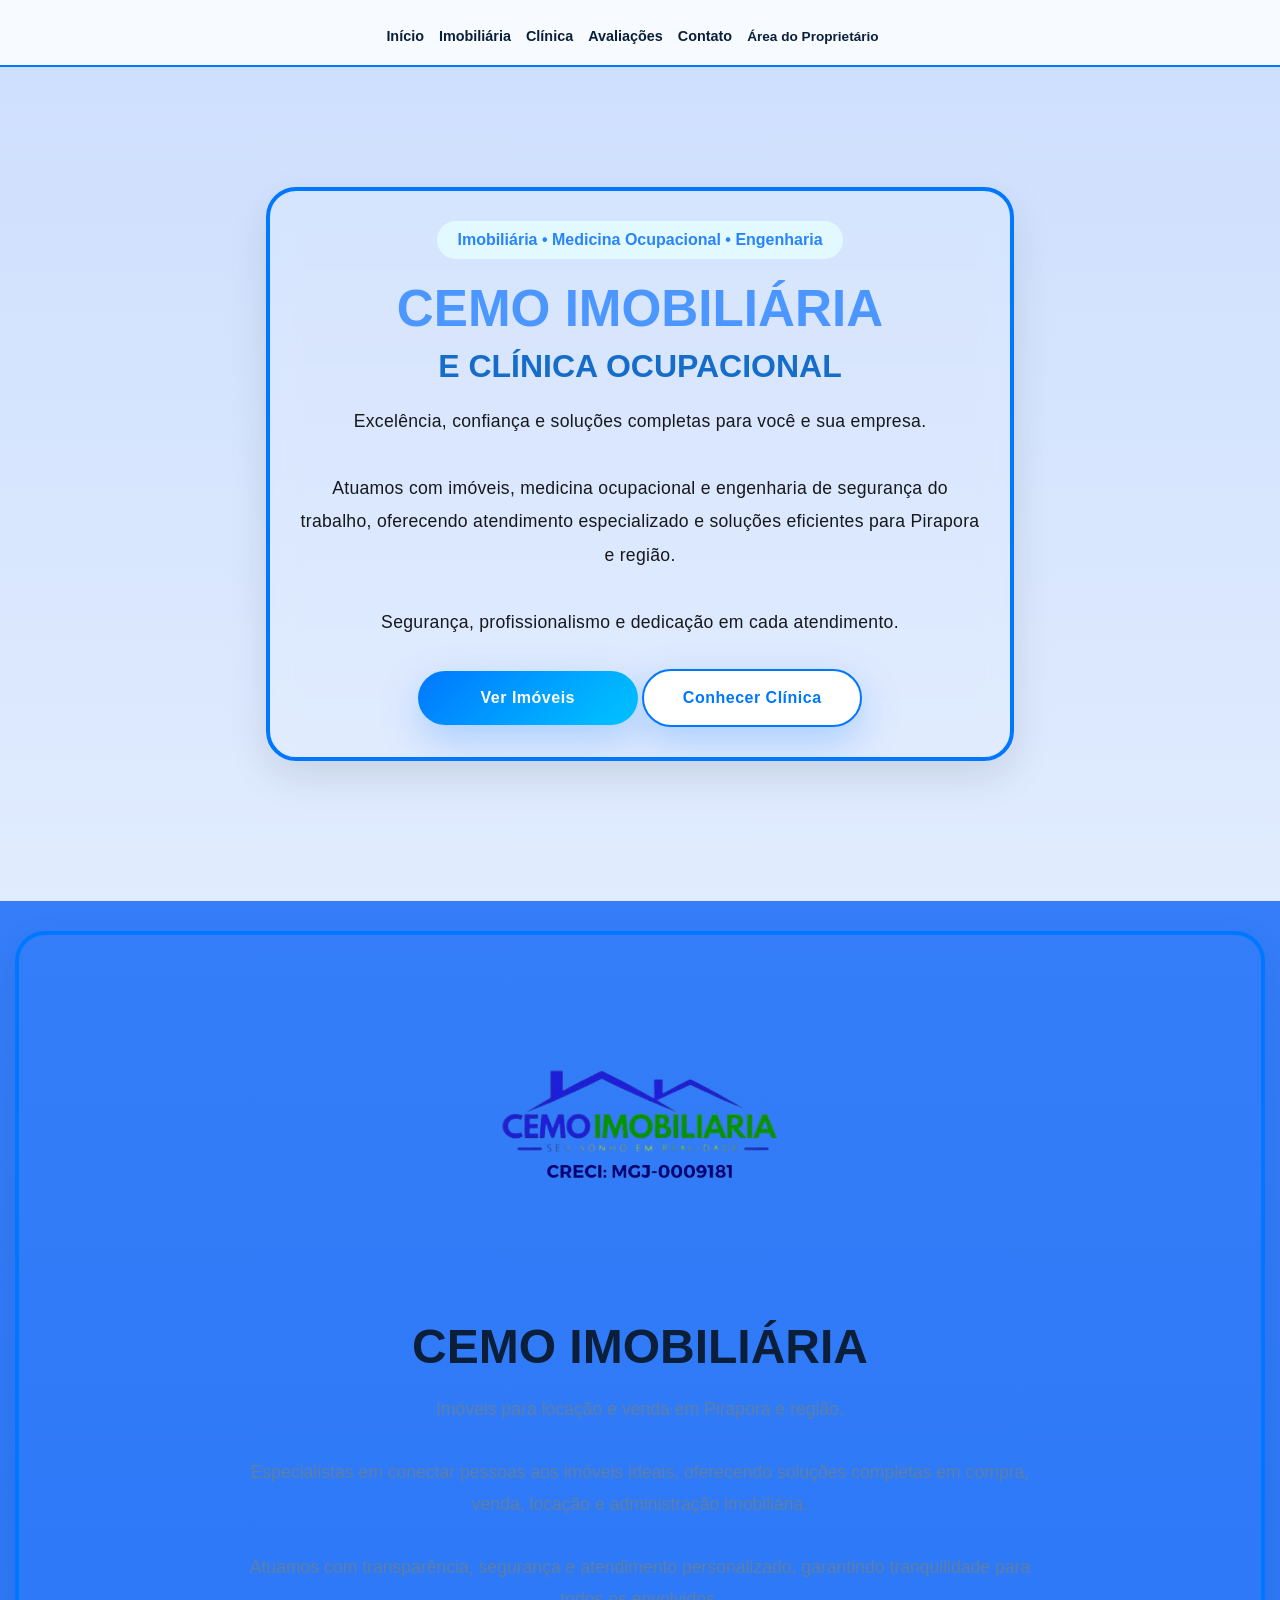
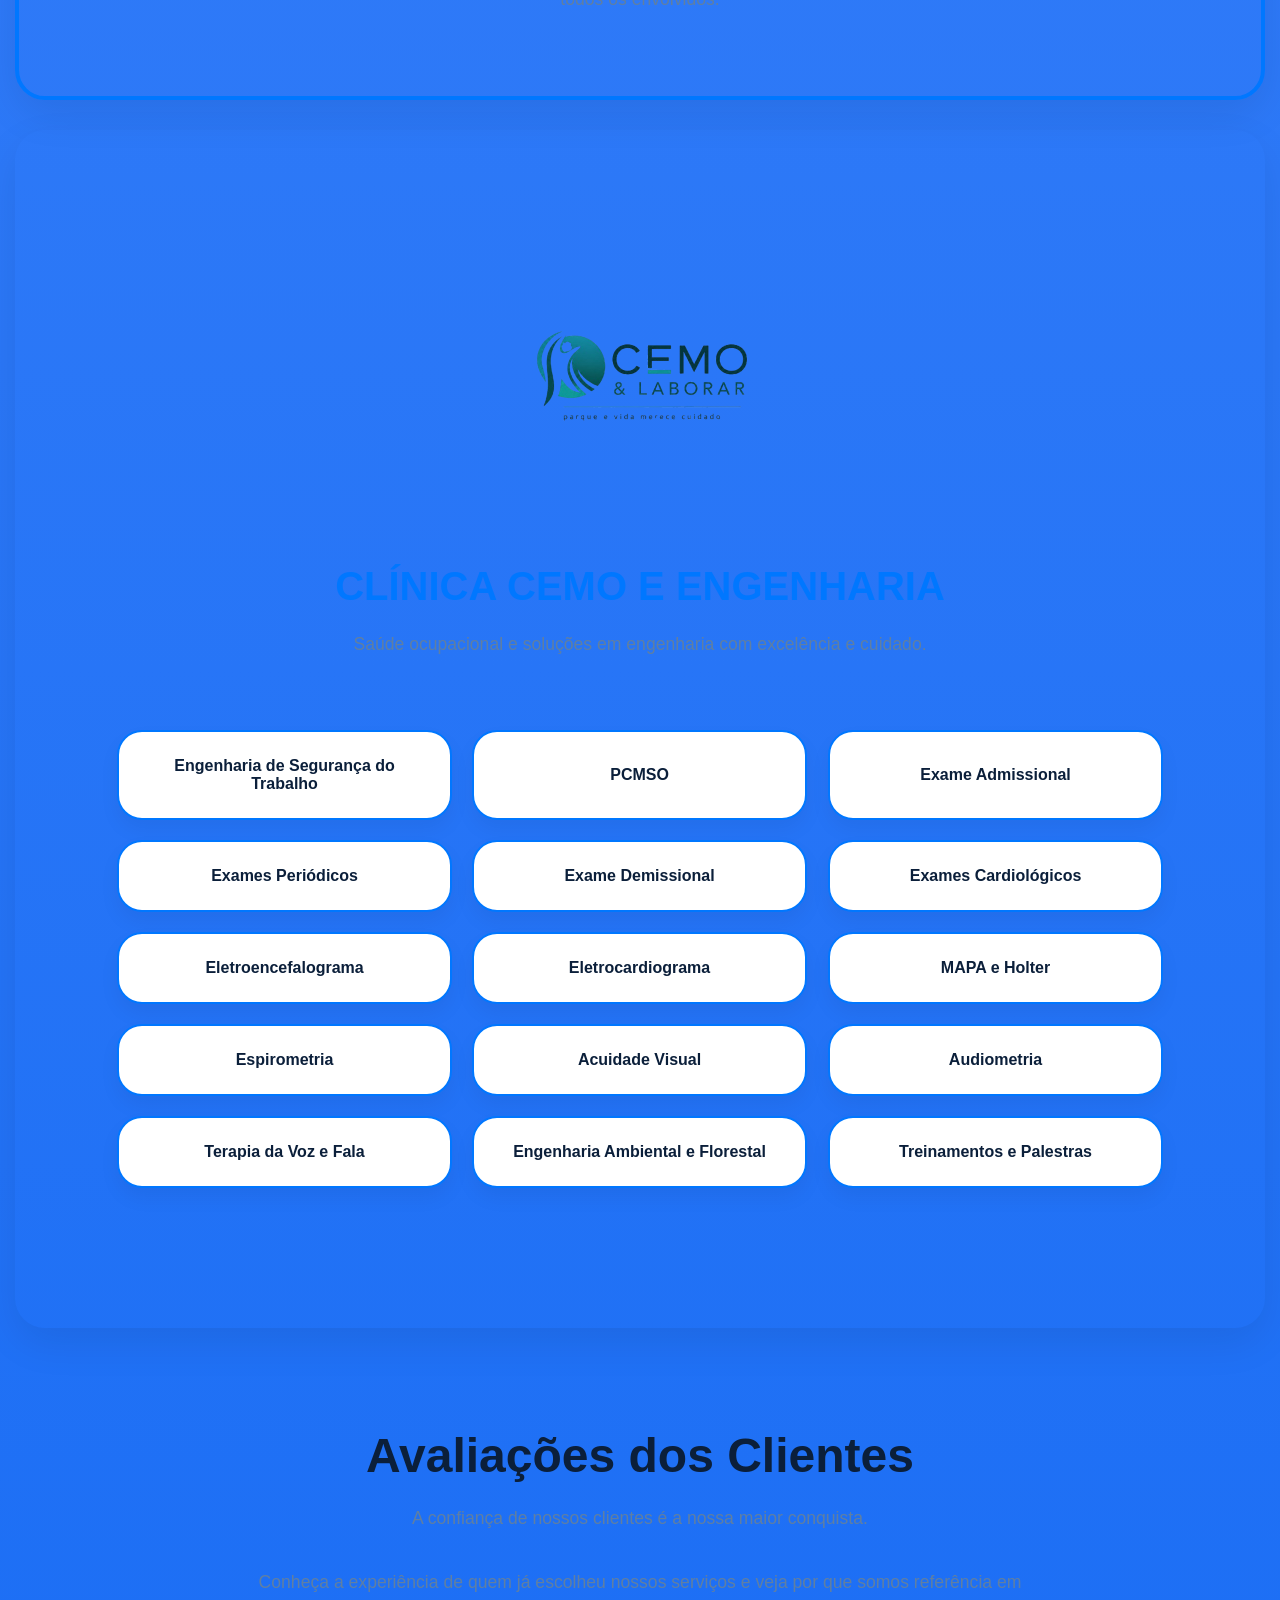
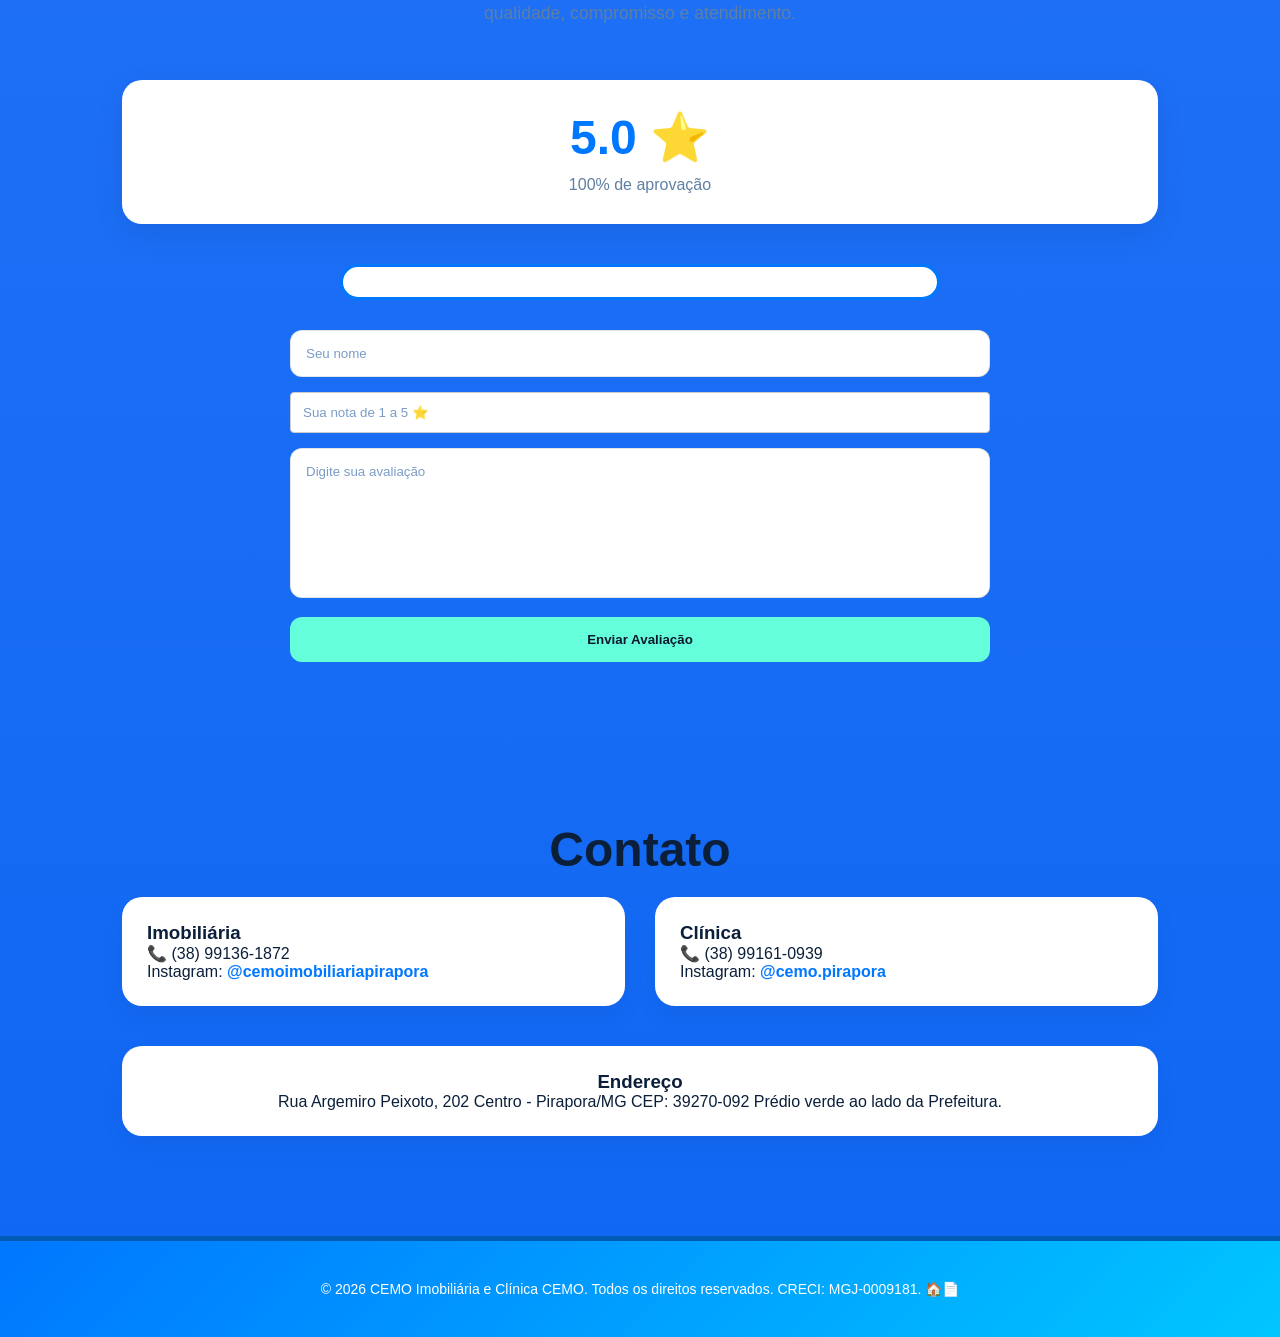
==== commit fde81867: "UPDATE DESIGNER E CORREÇÃO DE BUGS" ====
--- a/index.html
+++ b/index.html
@@ -92,120 +92,90 @@
 
 </header>
 
+<!-- Seção Imobiliária -->
 <section id="imobiliaria">
-
-<div class="logo-imobiliaria-central">
-
-<img src="assets/logo-imobiliaria.png" alt="Logo CEMO Imobiliária">
-
-</div>
-<p class="subtitulo">
-
-Imóveis para locação e venda em Pirapora e região.<br><br>
-Especialistas em conectar pessoas aos imóveis ideais, oferecendo soluções completas em compra, venda, locação e administração imobiliária.<br><br>
-Atuamos com transparência, segurança e atendimento personalizado, acompanhando cada etapa do processo para garantir tranquilidade tanto para proprietários quanto para inquilinos.
-
-</p>
-
-<div class="cards" id="lista-imoveis-site">
-</div>
-
+    <div class="logo-imobiliaria-central">
+        <img src="assets/logo-imobiliaria.png" alt="Logo CEMO Imobiliária">
+    </div>
+    <h2 class="titulo-secao">CEMO IMOBILIÁRIA</h2>
+    <p class="subtitulo">
+        Imóveis para locação e venda em Pirapora e região.<br><br>
+        Especialistas em conectar pessoas aos imóveis ideais, oferecendo soluções completas em compra, venda, locação e administração imobiliária.<br><br>
+        Atuamos com transparência, segurança e atendimento personalizado, garantindo tranquilidade para todos os envolvidos.
+    </p>
+    <div class="cards" id="lista-imoveis-site"></div>
 </section>
 
+<!-- Seção Clínica -->
 <section id="clinica">
-
     <div class="titulo-clinica">
-
         <img src="assets/logo-clinica.png" alt="Logo Clínica CEMO">
-
-        <h2>
-            CLÍNICA CEMO E ENGENHARIA DE SEGURANÇA DO TRABALHO
-        </h2>
-
+        <h2 class="titulo-secao">CLÍNICA CEMO E ENGENHARIA</h2>
+        <p class="subtitulo">Saúde ocupacional e soluções em engenharia com excelência e cuidado.</p>
     </div>
 
     <div class="servicos">
+        <!-- O estilo será aplicado automaticamente pela classe .botao-servico no CSS -->
         <a href="https://wa.me/5538991361872?text=Olá, gostaria de mais informações sobre Engenharia de Segurança do Trabalho" class="botao-servico" target="_blank">Engenharia de Segurança do Trabalho</a>
-
-        <a href="https://wa.me/5538991610939?text=Olá, gostaria de mais informações sobre o PCMSO" class="botao-servico reveal" target="_blank">PCMSO</a>
-
-        <a href="https://wa.me/5538991610939?text=Olá, gostaria de mais informações sobre Exame Admissional" class="botao-servico reveal" target="_blank">Exame Admissional</a>
-
-        <a href="https://wa.me/5538991610939?text=Olá, gostaria de mais informações sobre Exames Periódicos" class="botao-servico reveal" target="_blank">Exames Periódicos</a>
-
-        <a href="https://wa.me/5538991610939?text=Olá, gostaria de mais informações sobre Exame Demissional" class="botao-servico reveal" target="_blank">Exame Demissional</a>
-
-        <a href="https://wa.me/5538991610939?text=Olá, gostaria de mais informações sobre Exames Cardiológicos" class="botao-servico reveal" target="_blank">Exames Cardiológicos</a>
-
-        <a href="https://wa.me/5538991610939?text=Olá, gostaria de mais informações sobre Eletroencefalograma" class="botao-servico reveal" target="_blank">Eletroencefalograma</a>
-
-        <a href="https://wa.me/5538991610939?text=Olá, gostaria de mais informações sobre Eletrocardiograma" class="botao-servico reveal" target="_blank">Eletrocardiograma</a>
-
-        <a href="https://wa.me/5538991610939?text=Olá, gostaria de mais informações sobre MAPA/Holter" class="botao-servico reveal" target="_blank">MAPA e Holter</a>
-
-        <a href="https://wa.me/5538991610939?text=Olá, gostaria de mais informações sobre Espirometria" class="botao-servico reveal" target="_blank">Espirometria</a>
-
-        <a href="https://wa.me/5538991610939?text=Olá, gostaria de mais informações sobre Acuidade Visual" class="botao-servico reveal" target="_blank">Acuidade Visual</a>
-
-        <a href="https://wa.me/5538991610939?text=Olá, gostaria de mais informações sobre Audiometria" class="botao-servico reveal" target="_blank">Audiometria</a>
-
-        <a href="https://wa.me/5538991610939?text=Olá, gostaria de mais informações sobre Terapia da Voz e Fala" class="botao-servico reveal" target="_blank">Terapia da Voz e Fala</a>
-
-        <a href="https://wa.me/5538991361872?text=Olá, gostaria de mais informações sobre Engenharia Ambiental e Florestal" class="botao-servico reveal" target="_blank">Engenharia Ambiental e Florestal</a>
-
-        <a href="https://wa.me/5538991361872?text=Olá, gostaria de mais informações sobre Treinamentos e Palestras" class="botao-servico reveal" target="_blank">Treinamentos e Palestras</a>
+        <a href="https://wa.me/5538991610939?text=Olá, gostaria de mais informações sobre o PCMSO" class="botao-servico" target="_blank">PCMSO</a>
+        <a href="https://wa.me/5538991610939?text=Olá, gostaria de mais informações sobre Exame Admissional" class="botao-servico" target="_blank">Exame Admissional</a>
+        <a href="https://wa.me/5538991610939?text=Olá, gostaria de mais informações sobre Exames Periódicos" class="botao-servico" target="_blank">Exames Periódicos</a>
+        <a href="https://wa.me/5538991610939?text=Olá, gostaria de mais informações sobre Exame Demissional" class="botao-servico" target="_blank">Exame Demissional</a>
+        <a href="https://wa.me/5538991610939?text=Olá, gostaria de mais informações sobre Exames Cardiológicos" class="botao-servico" target="_blank">Exames Cardiológicos</a>
+        <a href="https://wa.me/5538991610939?text=Olá, gostaria de mais informações sobre Eletroencefalograma" class="botao-servico" target="_blank">Eletroencefalograma</a>
+        <a href="https://wa.me/5538991610939?text=Olá, gostaria de mais informações sobre Eletrocardiograma" class="botao-servico" target="_blank">Eletrocardiograma</a>
+        <a href="https://wa.me/5538991610939?text=Olá, gostaria de mais informações sobre MAPA/Holter" class="botao-servico" target="_blank">MAPA e Holter</a>
+        <a href="https://wa.me/5538991610939?text=Olá, gostaria de mais informações sobre Espirometria" class="botao-servico" target="_blank">Espirometria</a>
+        <a href="https://wa.me/5538991610939?text=Olá, gostaria de mais informações sobre Acuidade Visual" class="botao-servico" target="_blank">Acuidade Visual</a>
+        <a href="https://wa.me/5538991610939?text=Olá, gostaria de mais informações sobre Audiometria" class="botao-servico" target="_blank">Audiometria</a>
+        <a href="https://wa.me/5538991361872?text=Olá, gostaria de mais informações sobre Terapia da Voz e Fala" class="botao-servico" target="_blank">Terapia da Voz e Fala</a>
+        <a href="https://wa.me/5538991361872?text=Olá, gostaria de mais informações sobre Engenharia Ambiental e Florestal" class="botao-servico" target="_blank">Engenharia Ambiental e Florestal</a>
+        <a href="https://wa.me/5538991361872?text=Olá, gostaria de mais informações sobre Treinamentos e Palestras" class="botao-servico" target="_blank">Treinamentos e Palestras</a>
     </div>
-    
 </section>
+
 <section id="avaliacoes">
 
-<h2>
-Avaliações dos Clientes
-</h2>
-
-<p class="subtitulo">
-A confiança de nossos clientes é a nossa maior conquista.<br><br>
-Conheça a experiência de quem já escolheu nossos serviços e veja por que somos referência em qualidade, compromisso e atendimento.
-</p>
-
-<div class="media">
-    <h1 id="media-nota-num">5.0 ⭐</h1>
-    <p id="media-aprovacao-txt">100% de aprovação</p>
-</div>
-
-<div id="mural-depoimentos" style="margin: 30px auto; max-width: 600px; text-align: left;">
+    <h2>Avaliações dos Clientes</h2>
+
+    <p class="subtitulo">
+        A confiança de nossos clientes é a nossa maior conquista.<br><br>
+        Conheça a experiência de quem já escolheu nossos serviços e veja por que somos referência em qualidade, compromisso e atendimento.
+    </p>
+
+    <div class="media">
+        <h1 id="media-nota-num">5.0 ⭐</h1>
+        <p id="media-aprovacao-txt">100% de aprovação</p>
     </div>
 
-<form id="form-avaliacao" onsubmit="enviarAvaliacao(event)">
-
-<input
-type="text"
-id="nome"
-placeholder="Seu nome"
-required>
-
-<input 
-  type="number" 
-  id="nota" 
-  min="1" 
-  max="5" 
-  step="1"
-  placeholder="Sua nota de 1 a 5 ⭐" 
-  required 
-  oninput="limitarNota(this)"
-  style="color: #000; background: #fff; border: 1px solid #ccc; padding: 12px; border-radius: 4px; width: 100%; box-sizing: border-box; margin-bottom: 15px;"
->
-
-<textarea
-id="comentario"
-placeholder="Digite sua avaliação"
-required></textarea>
-
-<button type="submit" class="btn-submit">
-Enviar Avaliação
-</button>
-
-</form>
+    <!-- AQUI ESTÁ A MUDANÇA: O mural agora fica dentro de um container com scroll -->
+    <div class="container-avaliacoes">
+        <div id="mural-depoimentos" style="margin: 0 auto; text-align: left;">
+            <!-- Seus comentários aparecerão aqui e a caixa rolará automaticamente -->
+        </div>
+    </div>
+
+    <form id="form-avaliacao" onsubmit="enviarAvaliacao(event)">
+        <input type="text" id="nome" placeholder="Seu nome" required>
+
+        <input 
+          type="number" 
+          id="nota" 
+          min="1" 
+          max="5" 
+          step="1"
+          placeholder="Sua nota de 1 a 5 ⭐" 
+          required 
+          oninput="limitarNota(this)"
+          style="color: #000; background: #fff; border: 1px solid #ccc; padding: 12px; border-radius: 4px; width: 100%; box-sizing: border-box; margin-bottom: 15px;"
+        >
+
+        <textarea id="comentario" placeholder="Digite sua avaliação" required></textarea>
+
+        <button type="submit" class="btn-submit">
+            Enviar Avaliação
+        </button>
+    </form>
 
 </section>
 
@@ -363,7 +333,7 @@
     }
 }
 
-//  ENVIA A AVALIAÇÃO SEM DEIXAR A PÁGINA ATUALIZAR SOZINHA
+//  ENVIA A AVALIAÇÃO
 async function enviarAvaliacao(event) {
     event.preventDefault(); 
 
--- a/style.css
+++ b/style.css
@@ -537,7 +537,7 @@
 
 
 body{
-    background: linear-gradient(180deg,#f4f8ff,#eaf2ff) !important;
+    background: linear-gradient(180deg,#3e83fa,#1067f3) !important;
     color:#0b1f3a !important;
 }
 
@@ -557,14 +557,14 @@
     color:#0077ff !important;
 }
 
-/* BOTÃO TOP */
+/* BOTÃO */
 .btn-login{
     background: linear-gradient(135deg,#0077ff,#00c6ff) !important;
     color:#fff !important;
     border-radius:30px;
 }
 
-/* HERO TOP */
+/* HERO */
 .hero{
     position:relative;
     background:
@@ -581,7 +581,7 @@
 
 /* TEXTO HERO */
 .hero h1{
-    color:#4894f8 !important;
+    color:#4894FFF8 !important;
     font-size:3.2rem !important;
     text-shadow:none !important;
 }
@@ -594,7 +594,7 @@
     color:hsl(218, 12%, 43%)!important;
 }
 
-/* BOTÕES HERO TOP */
+/* BOTÕES HERO ATUALIZADO */
 .hero-buttons a{
     background: linear-gradient(135deg,#0077ff,#00c6ff) !important;
     color:#fff !important;
@@ -703,19 +703,17 @@
 
 /* ================= UX MELHORADO ================= */
 
-/* botões mais clicáveis mobile */
 .hero-buttons a,
 .btn-login,
 .imovel button{
     min-height:48px;
 }
 
-/* espaçamento top */
 section{
     padding:120px 8%;
 }
 
-/* ================= MOBILE DAORA ================= */
+/* ================= MOBILE ARRUMADO ================= */
 
 
 
@@ -1103,37 +1101,37 @@
     background: rgba(255,255,255,0.3);
     transform: rotate(90deg);
 }
-/* --- CSS OTIMIZADO PARA MOBILE COMPACTO --- */
 
 @media (max-width: 768px) {
-    /* 1. Redução Global */
-   html { font-size: 14px; } /* Diminui tudo proporcionalmente */
-
-    /* 2. Menu Compacto e Botão Área do Proprietário */@media (max-width: 768px){
+    
+   html { font-size: 16px; } 
+    @media (max-width: 768px){
 
     /* HERO */
     .hero h1{
-        font-size: 2rem !important;
-    }
+    font-size: 1.6rem !important;
+}
 
     .hero h2{
-        font-size: 1.2rem !important;
+        font-size: 1.3rem !important;
     }
 
     .hero p{
-        font-size: 0.95rem !important;
-        line-height: 1.6;
+        font-size: 1rem !important;
+        line-height: 1.7;
     }
 
     .hero-content{
-        padding: 20px !important;
+        padding: 30px 20px !important;
+        border-radius: 25px !important;
     }
 
     /* BOTÕES */
     .hero-buttons a{
-        min-width: 160px !important;
-        padding: 12px 18px !important;
-        font-size: 0.85rem !important;
+        min-width: 220px !important;
+        height: 52px;
+        font-size: 1rem !important;
+        border-radius: 30px !important;
     }
 
     /* SEÇÕES */
@@ -1250,7 +1248,7 @@
     }
 
     .media h1{
-        font-size: 2rem !important;
+        font-size: 3rem !important;
     }
 
     .media p{
@@ -1259,9 +1257,9 @@
 
     /* 🧾 FORMULÁRIO */
     input, textarea{
-        padding: 10px !important;
-        font-size: 0.85rem !important;
-        border-radius: 12px !important;
+        padding: 16px !important;
+        font-size: 1rem !important;
+        border-radius: 15px !important;
     }
 
     textarea{
@@ -1272,7 +1270,7 @@
     button{
         padding: 12px !important;
         font-size: 0.9rem !important;
-        border-radius: 25px !important;
+        border-radius: 20px !important;
     }
 
     /* 📞 CONTATO */
@@ -1364,4 +1362,1035 @@
     margin: 40px 20px;
     padding: 60px 8%;
     overflow: hidden;
-}+}
+/* ================================= */
+/* MOBILE COMPACTO  */
+/* ================================= */
+
+@media (max-width:768px){
+
+/* GERAL */
+section{
+    padding: 22px 14px !important;
+    margin: 10px 8px !important;
+    border-radius: 18px !important;
+}
+
+h2{
+    font-size: 1.7rem !important;
+    margin-bottom: 8px !important;
+}
+
+p{
+    font-size: 0.92rem !important;
+    line-height: 1.5 !important;
+}
+
+
+/* MENU */
+nav{
+    padding: 8px 10px !important;
+}
+
+nav a{
+    font-size: 13px !important;
+}
+
+.nav-links,
+nav ul{
+    gap: 10px !important;
+}
+
+
+/* CARD PRINCIPAL */
+.hero{
+    padding: 15px 10px !important;
+}
+
+.hero-content{
+    padding: 18px 15px !important;
+    border-radius: 18px !important;
+}
+
+.hero-badge{
+    padding: 8px 12px !important;
+    font-size: 12px !important;
+}
+
+.hero h1{
+    font-size: 1.8rem !important;
+}
+
+.hero h2{
+    font-size: 1rem !important;
+}
+
+.hero p{
+    font-size: 0.9rem !important;
+    line-height: 1.5 !important;
+}
+
+
+/* BOTÕES */
+.hero-buttons{
+    gap: 8px !important;
+}
+
+.hero-buttons a{
+    height: 42px !important;
+    max-width: 200px !important;
+    font-size: 0.85rem !important;
+    border-radius: 25px !important;
+}
+
+
+/* IMÓVEIS */
+.cards{
+    gap: 12px !important;
+}
+
+.imovel{
+    border-radius: 18px !important;
+}
+
+.imagem{
+    aspect-ratio: 16/10 !important;
+}
+
+.imovel h3{
+    font-size: 1rem !important;
+}
+
+.imovel p{
+    font-size: 0.85rem !important;
+}
+
+.preco{
+    font-size: 1rem !important;
+    padding: 10px !important;
+}
+
+
+/* LOGOS */
+.logo-imobiliaria-central img,
+.titulo-clinica img{
+    width: 150px !important;
+}
+
+
+/* SERVIÇOS */
+.servicos{
+    gap: 10px !important;
+}
+
+.botao-servico{
+    padding: 12px !important;
+    font-size: 0.9rem !important;
+    border-radius: 15px !important;
+}
+
+
+/* AVALIAÇÕES */
+.media{
+    padding: 15px !important;
+    border-radius: 16px !important;
+}
+
+.media h1{
+    font-size: 2rem !important;
+}
+
+.media p{
+    font-size: 0.8rem !important;
+}
+
+
+/* FORMULÁRIOS */
+input,
+select,
+textarea{
+    padding: 12px !important;
+    font-size: 14px !important;
+    border-radius: 12px !important;
+}
+
+textarea{
+    min-height: 90px !important;
+}
+
+form button{
+    height: 44px !important;
+    font-size: 14px !important;
+    border-radius: 22px !important;
+}
+
+
+/* CONTATO */
+.contatos{
+    gap: 10px !important;
+}
+
+.contatos div,
+.endereco{
+    padding: 15px !important;
+    border-radius: 16px !important;
+}
+
+.contatos h3{
+    font-size: 1rem !important;
+}
+
+.contatos p,
+.contatos a{
+    font-size: 0.85rem !important;
+}
+
+
+/* RODAPÉ */
+footer{
+    padding: 12px !important;
+    font-size: 0.75rem !important;
+}
+
+}
+@media (max-width:768px){
+
+/* Espaço geral */
+section {
+    padding: 15px 10px !important;
+    margin: 6px !important;
+}
+
+/* Títulos */
+h1 {
+    font-size: 1.8rem !important;
+}
+
+h2 {
+    font-size: 1.5rem !important;
+    margin-bottom: 6px !important;
+}
+
+h3 {
+    font-size: 1rem !important;
+}
+
+p {
+    font-size: 0.85rem !important;
+    line-height: 1.4 !important;
+}
+
+
+/* Menu */
+nav {
+    padding: 8px 5px !important;
+}
+
+nav a {
+    font-size: 13px !important;
+}
+
+
+/* CEMO principal */
+.hero-content {
+    padding: 15px !important;
+    border-radius: 15px !important;
+}
+
+.hero h1 {
+    font-size: 1.8rem !important;
+}
+
+.hero h2 {
+    font-size: 1rem !important;
+}
+
+.hero p {
+    font-size: 0.9rem !important;
+}
+
+
+/* Botões iniciais */
+.hero-buttons a {
+    max-width: 170px !important;
+    height: 38px !important;
+    font-size: 13px !important;
+}
+
+
+/* Imóveis */
+.imovel {
+    padding: 10px !important;
+    border-radius: 15px !important;
+}
+
+.imagem {
+    height: 150px !important;
+}
+
+
+/* Avaliação 5 estrelas */
+.media {
+    padding: 10px !important;
+    border-radius: 15px !important;
+}
+
+.media h1 {
+    font-size: 1.8rem !important;
+}
+
+
+/* Formulário */
+input,
+textarea,
+select {
+    padding: 10px !important;
+    font-size: 13px !important;
+    border-radius: 10px !important;
+}
+
+textarea {
+    min-height: 80px !important;
+}
+
+button,
+form button {
+    height: 38px !important;
+    font-size: 13px !important;
+    border-radius: 20px !important;
+}
+
+
+/* Contatos */
+.contatos {
+    gap: 8px !important;
+}
+
+.contatos div,
+.endereco {
+    padding: 12px !important;
+    border-radius: 15px !important;
+}
+
+.contatos p,
+.contatos a {
+    font-size: 0.8rem !important;
+}
+
+/* Rodapé */
+footer {
+    padding: 8px !important;
+    font-size: 0.7rem !important;
+}
+
+}
+@media (max-width:768px){
+
+/* Capa principal menor */
+.hero-content{
+    padding: 12px !important;
+    border-radius: 12px !important;
+}
+
+.hero h1{
+    font-size: 1.35rem !important;
+    margin-bottom: 8px !important;
+}
+
+.hero h2{
+    font-size: 0.9rem !important;
+    margin-bottom: 10px !important;
+}
+
+.hero p{
+    font-size: 0.82rem !important;
+    line-height: 1.35 !important;
+    margin-bottom: 10px !important;
+}
+
+/* Faixa azul em cima */
+.hero-badge{
+    padding: 6px 10px !important;
+    font-size: 11px !important;
+}
+
+.hero-buttons{
+    display: flex !important;
+    flex-direction: row !important;
+    justify-content: center;
+    gap: 8px !important;
+}
+
+.hero-buttons a{
+    width: 140px !important;
+    height: 34px !important;
+    font-size: 12px !important;
+    border-radius: 20px !important;
+}
+
+}
+@media (max-width:768px){
+
+nav{
+    padding: 6px 5px !important;
+}
+
+nav ul{
+    gap: 8px !important;
+}
+
+nav a{
+    font-size: 12px !important;
+    font-weight: 600;
+}
+
+}
+@media (max-width:768px){
+
+footer{
+    padding: 6px 10px !important;
+    font-size: 0.65rem !important;
+    line-height: 1.3 !important;
+}
+
+}
+@media (max-width:768px){
+
+.contatos div,
+.endereco{
+    padding: 10px !important;
+}
+
+.contatos h3{
+    font-size: 0.9rem !important;
+}
+
+.contatos p,
+.contatos a{
+    font-size: 0.75rem !important;
+}
+
+}
+/* MENU SUPER COMPACTO MOBILE */
+@media (max-width:768px){
+
+nav{
+    padding: 4px 2px !important;
+    min-height: auto !important;
+}
+
+nav ul,
+.nav-links{
+    display: flex !important;
+    flex-direction: row !important;
+    flex-wrap: nowrap !important;
+    justify-content: center !important;
+    gap: 6px !important;
+    padding: 0 !important;
+    margin: 0 !important;
+}
+
+nav li{
+    margin: 0 !important;
+}
+
+nav a{
+    font-size: 11px !important;
+    padding: 4px 3px !important;
+    font-weight: 600 !important;
+    white-space: nowrap !important;
+}
+
+/* Área do proprietário */
+.area-proprietario,
+.proprietario,
+nav + *{
+    margin-top: 5px !important;
+}
+
+.area-proprietario a,
+.area-proprietario{
+    font-size: 12px !important;
+    padding: 4px !important;
+}
+
+
+/* RODAPÉ MENOR */
+footer{
+    padding: 4px 8px !important;
+    font-size: 0.55rem !important;
+    line-height: 1.2 !important;
+}
+
+footer p{
+    margin: 0 !important;
+    font-size: 0.55rem !important;
+}
+
+}
+@media (max-width:768px){
+
+
+nav{
+    padding: 2px 0 !important;
+}
+
+nav ul,
+.nav-links{
+    gap: 3px !important;
+}
+
+nav li{
+    margin: 0 !important;
+}
+
+nav a{
+    font-size: 10px !important;
+    padding: 2px 3px !important;
+    font-weight: 600 !important;
+    line-height: 1 !important;
+}
+
+/* Área do proprietário menor */
+.area-proprietario,
+.proprietario{
+    font-size: 10px !important;
+    padding: 2px !important;
+    margin: 2px 0 !important;
+}
+
+}
+@media (max-width:768px){
+
+
+nav{
+    height: 30px !important;
+    min-height: 30px !important;
+    padding: 0 !important;
+    margin: 0 !important;
+    display: flex !important;
+    align-items: center !important;
+    justify-content: center !important;
+}
+
+nav ul,
+.nav-links{
+    display: flex !important;
+    flex-wrap: nowrap !important;
+    align-items: center !important;
+    justify-content: center !important;
+    gap: 2px !important;
+    margin: 0 !important;
+    padding: 0 !important;
+    height: 30px !important;
+}
+
+nav li{
+    margin: 0 !important;
+    padding: 0 !important;
+    list-style: none;
+}
+
+nav a{
+    font-size: 9px !important;
+    padding: 0 3px !important;
+    line-height: 1 !important;
+    font-weight: 600 !important;
+    height: auto !important;
+}
+
+/* Área do proprietário */
+.area-proprietario,
+.proprietario{
+    font-size: 9px !important;
+    margin: 2px 0 !important;
+    padding: 0 !important;
+}
+
+}
+/* ===== MENU MOBILE ===== */
+@media (max-width:768px){
+
+nav{
+    display:flex !important;
+    flex-direction:row !important;
+    justify-content:center !important;
+    align-items:center !important;
+    gap:5px !important;
+    padding:4px 3px !important;
+    height:auto !important;
+}
+
+/* Início, Imobiliária, Clínica... */
+.nav-links{
+    display:flex !important;
+    flex-direction:row !important;
+    flex-wrap:nowrap !important;
+    gap:4px !important;
+    margin:0 !important;
+    padding:0 !important;
+}
+
+.nav-links li{
+    margin:0 !important;
+    padding:0 !important;
+}
+
+.nav-links a{
+    font-size:13px !important;
+    padding:2px 3px !important;
+    font-weight:600 !important;
+    line-height:1 !important;
+}
+
+/* Área do Proprietário */
+.btn-login{
+    font-size:15px !important;
+    padding:2px 4px !important;
+    min-height:auto !important;
+    height:auto !important;
+    margin:0 !important;
+    border-radius:10px !important;
+}
+
+}
+@media (max-width:768px){
+
+.btn-login{
+    display:flex !important;
+    align-items:center !important;
+    justify-content:center !important;
+    font-size:13px !important;
+    height:18px !important;
+    padding:0 4px !important;
+    margin:0 !important;
+    line-height:1 !important;
+    white-space:nowrap !important;
+}
+
+}
+@media (max-width:768px){
+
+nav{
+    display: flex !important;
+    align-items: center !important;
+}
+
+.nav-links{
+    display: flex !important;
+    align-items: center !important;
+    height: 100% !important;
+}
+
+.btn-login{
+    display: inline-flex !important;
+    align-items: center !important;
+    justify-content: center !important;
+    position: relative !important;
+    top: 1px !important; /* desce ele um pouco */
+    margin: 0 !important;
+    padding: 2px 4px !important;
+}
+
+}
+@media (max-width:768px){
+
+nav{
+    display:flex !important;
+    align-items:center !important;
+    justify-content:center !important;
+    gap:4px !important;
+}
+
+.nav-links,
+.nav-links li{
+    display:flex !important;
+    align-items:center !important;
+    height:auto !important;
+}
+
+.btn-login{
+    all: unset !important;
+    display:flex !important;
+    align-items:center !important;
+    justify-content:center !important;
+
+    font-size:13px !important;
+    font-weight:600 !important;
+    color:#0b1f3a !important;
+
+    height:auto !important;
+    padding:2px 3px !important;
+    margin:0 !important;
+
+    cursor:pointer;
+    white-space:nowrap !important;
+}
+
+}
+/* ===== HERO MOBILE ===== */
+@media (max-width:768px){
+
+.hero{
+    padding: 20px 12px !important;
+    min-height: auto !important;
+}
+
+.hero-content{
+    background: rgba(255,255,255,0.92) !important;
+    backdrop-filter: blur(20px);
+    padding: 28px 20px !important;
+    border-radius: 28px !important;
+
+    box-shadow:
+        0 10px 30px rgba(0,0,0,.08),
+        0 2px 10px rgba(0,0,0,.05);
+
+    max-width: 100% !important;
+}
+
+/* faixa azul */
+.hero-badge{
+    font-size: 13px !important;
+    padding: 10px 15px !important;
+    margin-bottom: 18px !important;
+    border-radius: 30px !important;
+}
+
+/* título */
+.hero h1{
+    font-size: 2rem !important;
+    line-height: 1.15 !important;
+    margin-bottom: 12px !important;
+}
+
+/* subtítulo */
+.hero h2{
+    font-size: 1.2rem !important;
+    margin-bottom: 18px !important;
+}
+
+/* texto */
+.hero p{
+    font-size: .95rem !important;
+    line-height: 1.7 !important;
+    margin-bottom: 25px !important;
+    color:#4b5563 !important;
+}
+
+/* botões */
+.hero-buttons{
+    display:flex !important;
+    gap:12px !important;
+    justify-content:center !important;
+}
+
+.hero-buttons a{
+    flex:1;
+    max-width:170px;
+    height:50px !important;
+    font-size:.95rem !important;
+    font-weight:600;
+    border-radius:18px !important;
+}
+}
+/* ===== AJUSTES PARA CELULAR ===== */
+@media (max-width: 768px) {
+
+    /* Imóveis */
+    .lista-imoveis-site {
+        gap: 12px !important;
+    }
+
+    .lista-imoveis-site img {
+        width: 100% !important;
+        aspect-ratio: 1/1 !important;
+        object-fit: cover !important;
+        border-radius: 10px;
+    }
+
+    /* Avaliações */
+    #avaliacoes {
+        padding: 20px 15px !important;
+    }
+
+    #avaliacoes h2 {
+        font-size: 26px !important;
+    }
+
+    #avaliacoes .subtitulo {
+        font-size: 14px !important;
+        line-height: 1.5 !important;
+    }
+
+    #avaliacoes .media h1 {
+        font-size: 32px !important;
+    }
+
+    #avaliacoes .media p {
+        font-size: 14px !important;
+    }
+
+    #mural-depoimentos > * {
+        padding: 12px !important;
+        margin-bottom: 10px !important;
+        font-size: 14px !important;
+    }
+
+    #form-avaliacao input,
+    #form-avaliacao textarea,
+    #form-avaliacao button {
+        font-size: 14px !important;
+    }
+}
+/* ===== MOBILE ===== */
+@media (max-width: 768px) {
+
+    /* Imóveis */
+    .imovel {
+        width: 100% !important;
+        max-width: 350px !important;
+        margin: 0 auto 20px auto !important;
+    }
+
+    .imovel .imagem {
+        aspect-ratio: 1 / 1 !important;
+        overflow: hidden !important;
+        border-radius: 12px !important;
+    }
+
+    .imovel .imagem img,
+    .imovel .imagem video {
+        width: 100% !important;
+        height: 100% !important;
+        object-fit: cover !important;
+        display: block !important;
+    }
+
+    /* Avaliações */
+    #mural-depoimentos {
+        max-width: 100% !important;
+    }
+
+    #mural-depoimentos > div {
+        padding: 12px !important;
+        margin-bottom: 10px !important;
+        font-size: 14px !important;
+    }
+
+    #avaliacoes h2 {
+        font-size: 28px !important;
+    }
+
+    #avaliacoes .subtitulo {
+        font-size: 14px !important;
+        line-height: 1.5 !important;
+    }
+
+    #media-nota-num {
+        font-size: 30px !important;
+    }
+
+    #media-aprovacao-txt {
+        font-size: 14px !important;
+    }
+}
+@media (max-width: 768px) {
+
+    .imovel .imagem {
+        width: 100% !important;
+        aspect-ratio: 1 / 1 !important;
+        overflow: hidden !important;
+    }
+
+    .imovel .imagem img,
+    .imovel .imagem video {
+        width: 100% !important;
+        height: 100% !important;
+        object-fit: cover !important;
+        display: block !important;
+    }
+}
+@media (max-width: 768px) {
+
+    .imovel {
+        width: 100% !important;
+    }
+
+    .imovel .imagem {
+        width: 100% !important;
+        height: auto !important;
+        aspect-ratio: 1 / 1 !important;
+        min-height: 300px !important;
+        max-height: 300px !important;
+        overflow: hidden !important;
+    }
+
+    .imovel .imagem img,
+    .imovel .imagem video {
+        width: 100% !important;
+        height: 300px !important;
+        object-fit: cover !important;
+    }
+
+}
+/* --- ADIÇÃO DE BORDAS PARA O MENU E HERO --- */
+
+/* 1. Borda no Menu de Navegação */
+nav {
+    border-bottom: 2px solid #0077ff !important;
+    padding-bottom: 5px !important;
+}
+
+/* 2. Borda na seção principal (Hero) */
+.hero-content {
+    border: 2px solid #0077ff !important;
+    /* Mantém o efeito de blur que você já tem */
+    backdrop-filter: blur(15px) !important; 
+}
+/* --- MELHORIA DE ESTILO: CLÍNICA E IMOBILIÁRIA --- */
+
+/* Estilo para os Cards de Serviços da Clínica */
+.servicos {
+    display: grid;
+    grid-template-columns: repeat(auto-fit, minmax(280px, 1fr));
+    gap: 20px;
+    padding: 20px 0;
+}
+
+.botao-servico {
+    background: #ffffff !important; /* Fundo branco */
+    border: 2px solid #0077ff !important; /* Borda colorida */
+    color: #0b1f3a !important; /* Texto escuro para contraste */
+    padding: 25px !important;
+    border-radius: 25px !important; /* Bordas arredondadas */
+    text-align: center;
+    font-weight: 600 !important;
+    transition: 0.4s ease !important;
+    box-shadow: 0 10px 20px rgba(0,0,0,0.05) !important;
+}
+
+.botao-servico:hover {
+    background: #0077ff !important; /* Cor ao passar o mouse */
+    color: #ffffff !important;
+    transform: translateY(-8px);
+    box-shadow: 0 15px 30px rgba(0,119,255,0.3) !important;
+}
+
+/* Título da Clínica */
+.titulo-clinica h2 {
+    color: #0077ff !important;
+    font-size: 2.5rem !important;
+    margin-bottom: 20px;
+}
+
+/* Melhoria no texto da Imobiliária */
+.subtitulo {
+    color: #5f7fa3 !important;
+    font-size: 1.1rem !important;
+    line-height: 1.8 !important;
+    max-width: 800px;
+    margin: 0 auto 50px auto !important;
+}
+/* --- AJUSTES DE ESTILO: IMAGEM E RODAPÉ --- */
+
+/* 1. Arredondar a imagem que está quadrada */
+/* Substitua .imagem-hero pela classe correta da sua imagem, se necessário */
+.hero-content img, .container-imagem {
+    border-radius: 20px !important;
+    border: 3px solid #0077ff !important;
+}
+
+/* 2. Melhorar o Rodapé (Footer) para ficar mais vivo */
+footer {
+    background: linear-gradient(135deg, #0077ff, #00c6ff) !important;
+    color: #ffffff !important;
+    padding: 40px 20px !important;
+    text-align: center !important;
+    border-top: 5px solid #005bb5 !important;
+    margin-top: 30px !important;
+}
+
+footer p {
+    color: #ffffff !important;
+    font-weight: 500 !important;
+}
+
+/* Adicionando um leve destaque aos links/textos do rodapé */
+footer a {
+    color: #e0f7ff !important;
+    text-decoration: underline !important;
+}
+/* --- AJUSTES DE DESIGN E ROLAGEM --- */
+
+/* 1. Arredondar bordas da área principal (Hero) */
+.hero-content {
+    border-radius: 30px !important; /* Arredonda o box */
+    border: 3px solid #0077ff !important;
+    overflow: hidden; /* Garante que o conteúdo respeite o arredondamento */
+}
+
+/* 2. Criar a caixa de rolagem para os comentários */
+.container-avaliacoes {
+    max-height: 400px !important; /* Altura máxima antes de rolar */
+    overflow-y: auto !important;  /* Habilita a barra de rolagem */
+    padding: 15px !important;
+    border: 2px solid #e0e0e0 !important;
+    border-radius: 20px !important;
+    background: #f9f9f9 !important;
+}
+
+/* 3. Ajuste do tamanho dos comentários no mobile */
+@media (max-width: 600px) {
+    .comentario-item {
+        font-size: 0.9rem !important; /* Diminui a fonte no mobile */
+        padding: 10px !important;
+    }
+    
+    /* Reduz o tamanho da área de formulário de avaliação no mobile */
+    .formulario-avaliacao {
+        padding: 15px !important;
+        margin-top: 20px !important;
+    }
+}
+/* --- CORREÇÃO: BORDAS NO HERO --- */
+.hero-content, #hero, section#hero {
+    border: 3px solid #0077ff !important;
+    border-radius: 30px !important;
+    padding: 20px !important;
+    background-color: rgba(255, 255, 255, 0.8) !important;
+}
+/* --- CORREÇÃO: ROLAGEM AVALIAÇÕES --- */
+.container-avaliacoes {
+    max-height: 400px !important; 
+    overflow-y: auto !important;  
+    border: 3px solid #0077ff !important; /* Borda visível */
+    border-radius: 20px !important;
+    padding: 15px !important;
+    background: #ffffff !important;
+    margin: 30px auto !important;
+    max-width: 600px !important;
+    /* Adiciona estilo à barra de rolagem (Chrome/Edge/Safari) */
+}
+
+.container-avaliacoes::-webkit-scrollbar {
+    width: 8px;
+}
+.container-avaliacoes::-webkit-scrollbar-thumb {
+    background-color: #0077ff;
+    border-radius: 10px;
+}
+.hero-content {
+    border: 4px solid #0077ff !important;
+    border-radius: 30px !important;
+    padding: 20px !important;
+    background: rgba(255, 255, 255, 0.1) !important;
+    margin-bottom: 20px !important;
+}
+.hero-content, .header-container + section {
+    border: 4px solid #0077ff !important;
+    border-radius: 30px !important;
+    padding: 30px !important;
+    box-sizing: border-box !important;
+    display: block !important;
+}
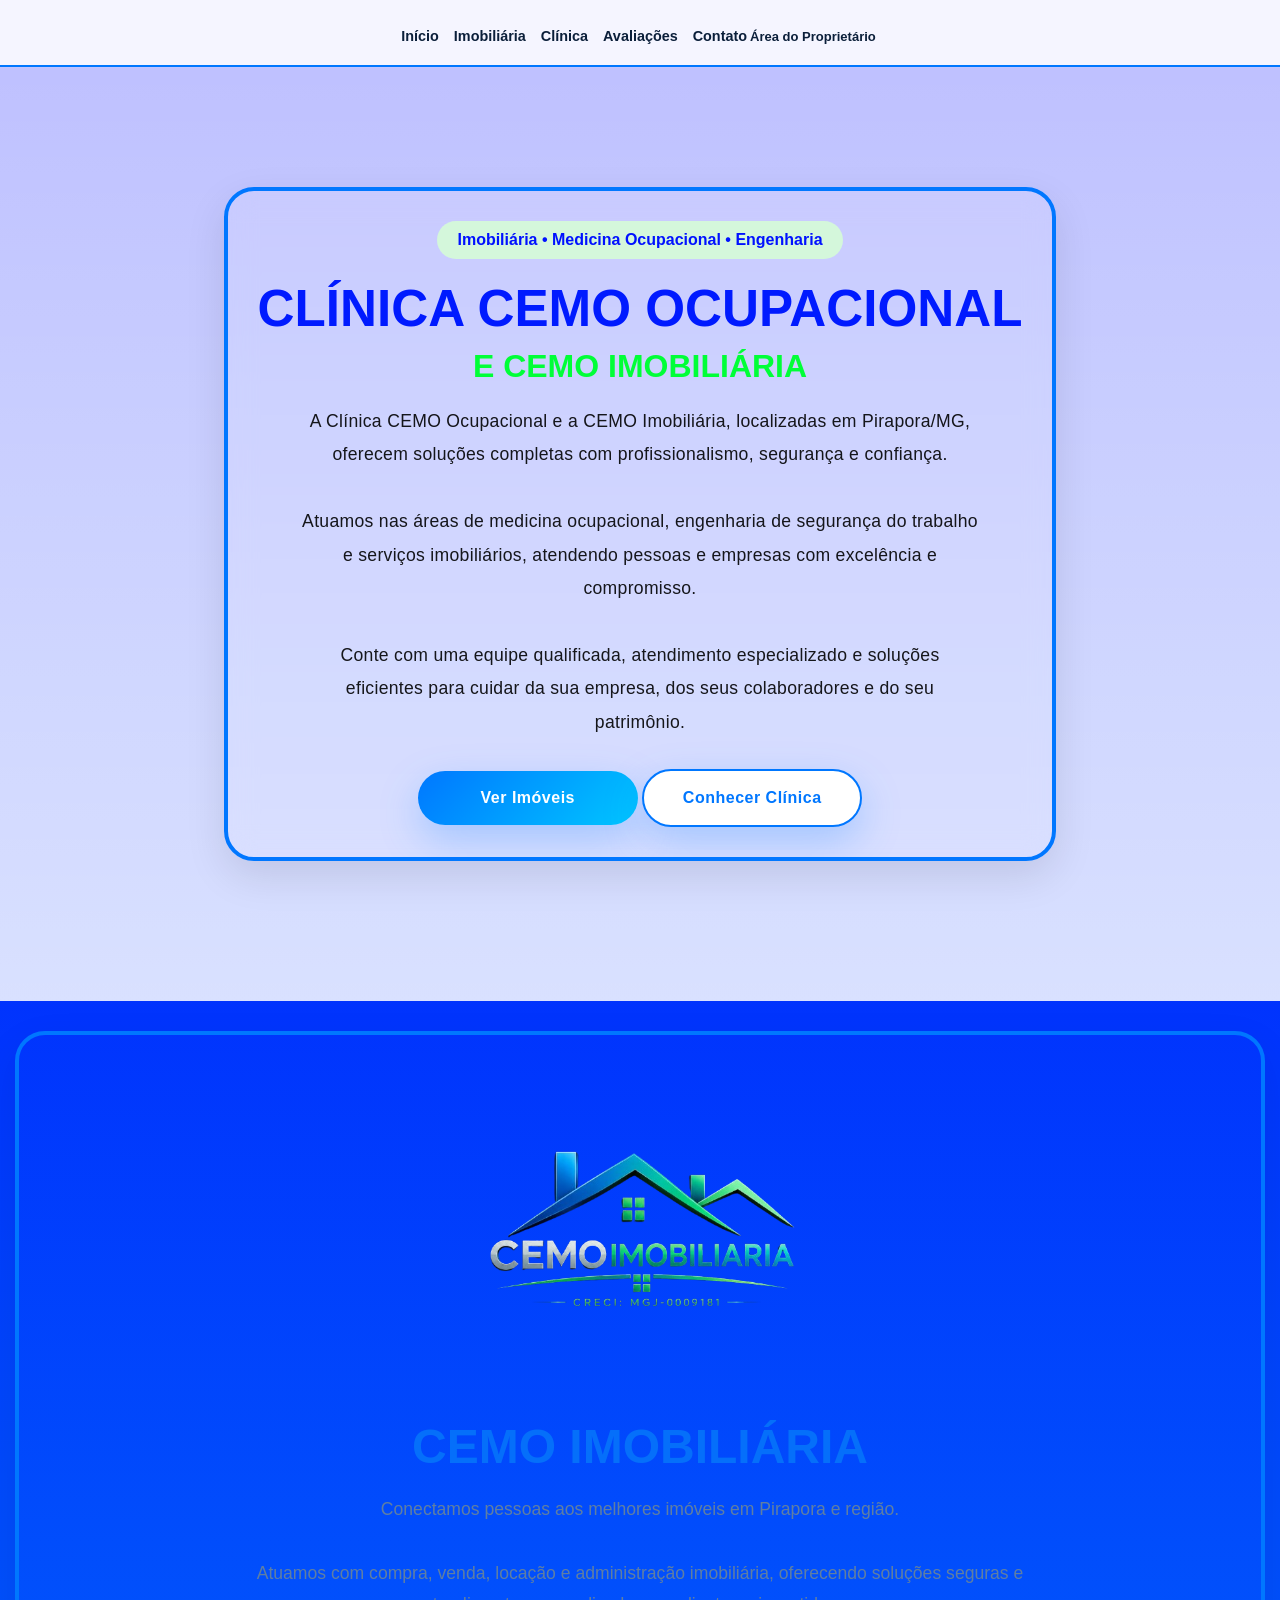
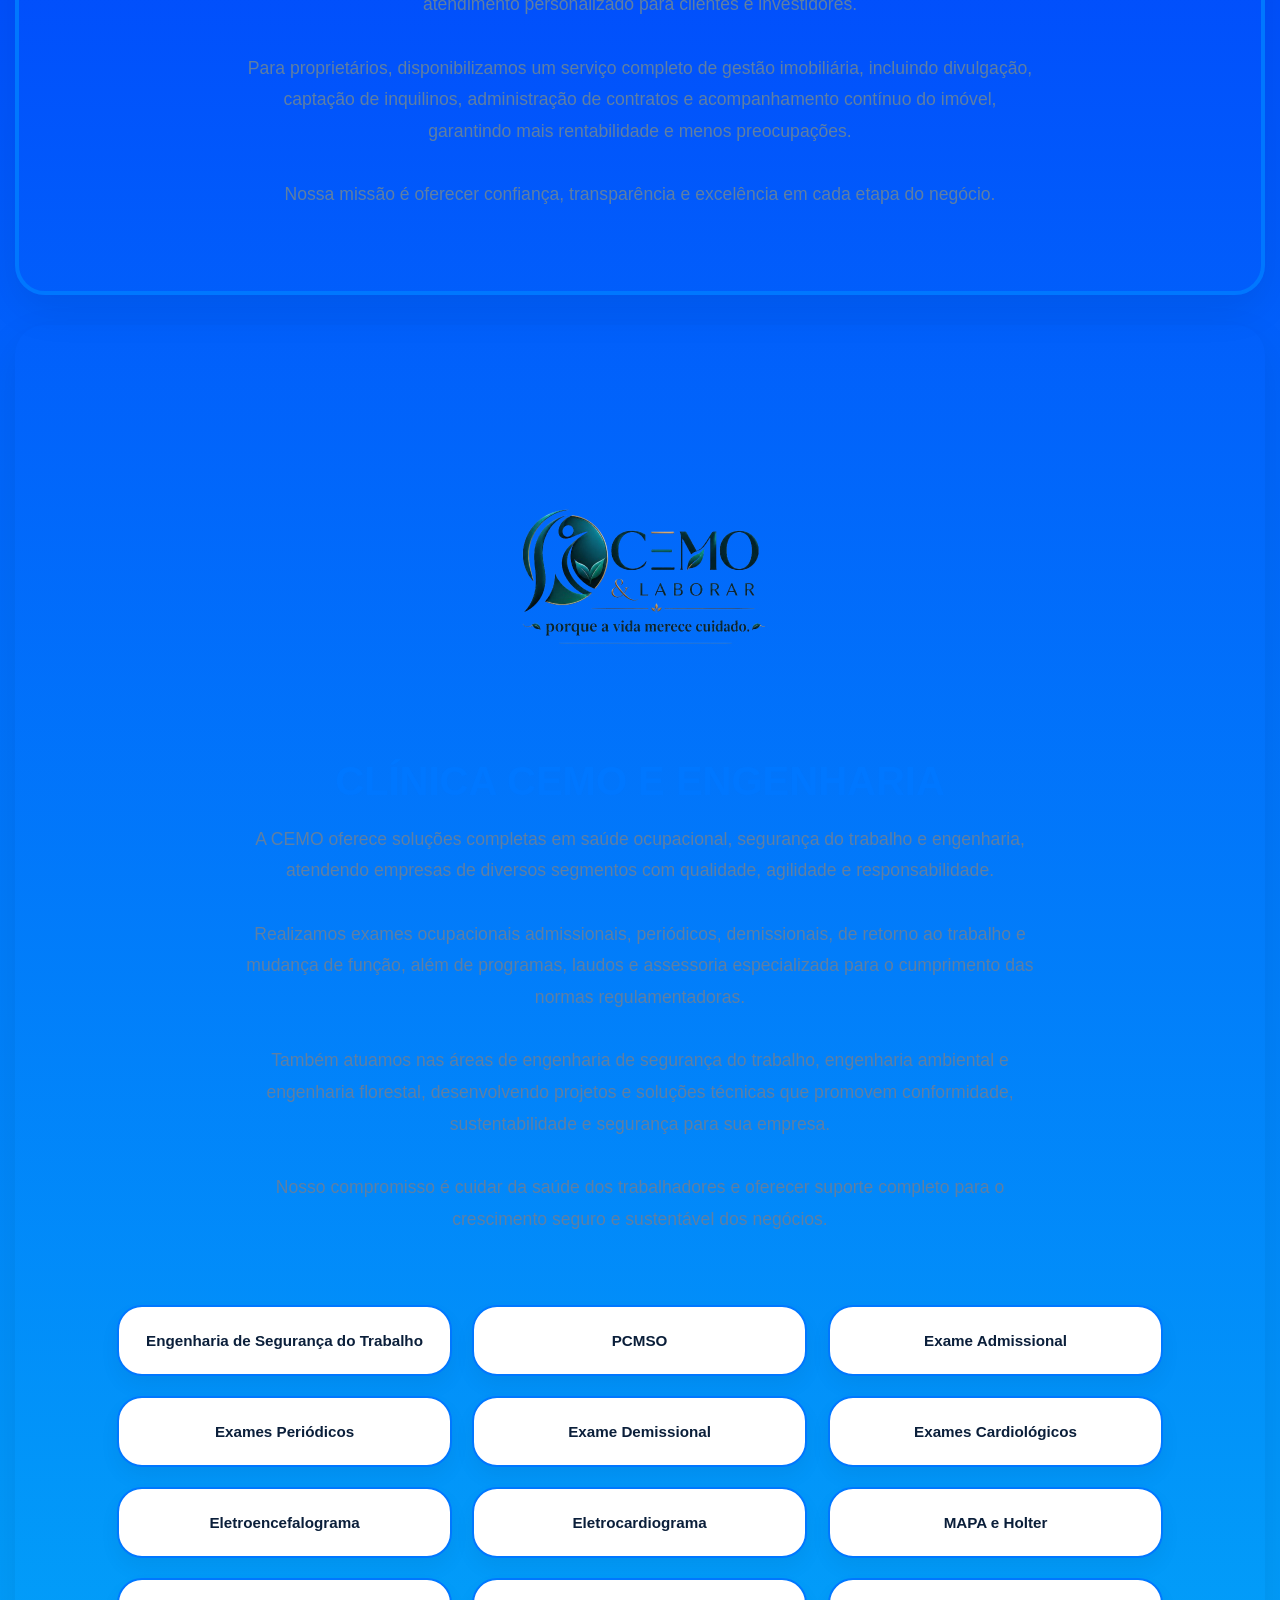
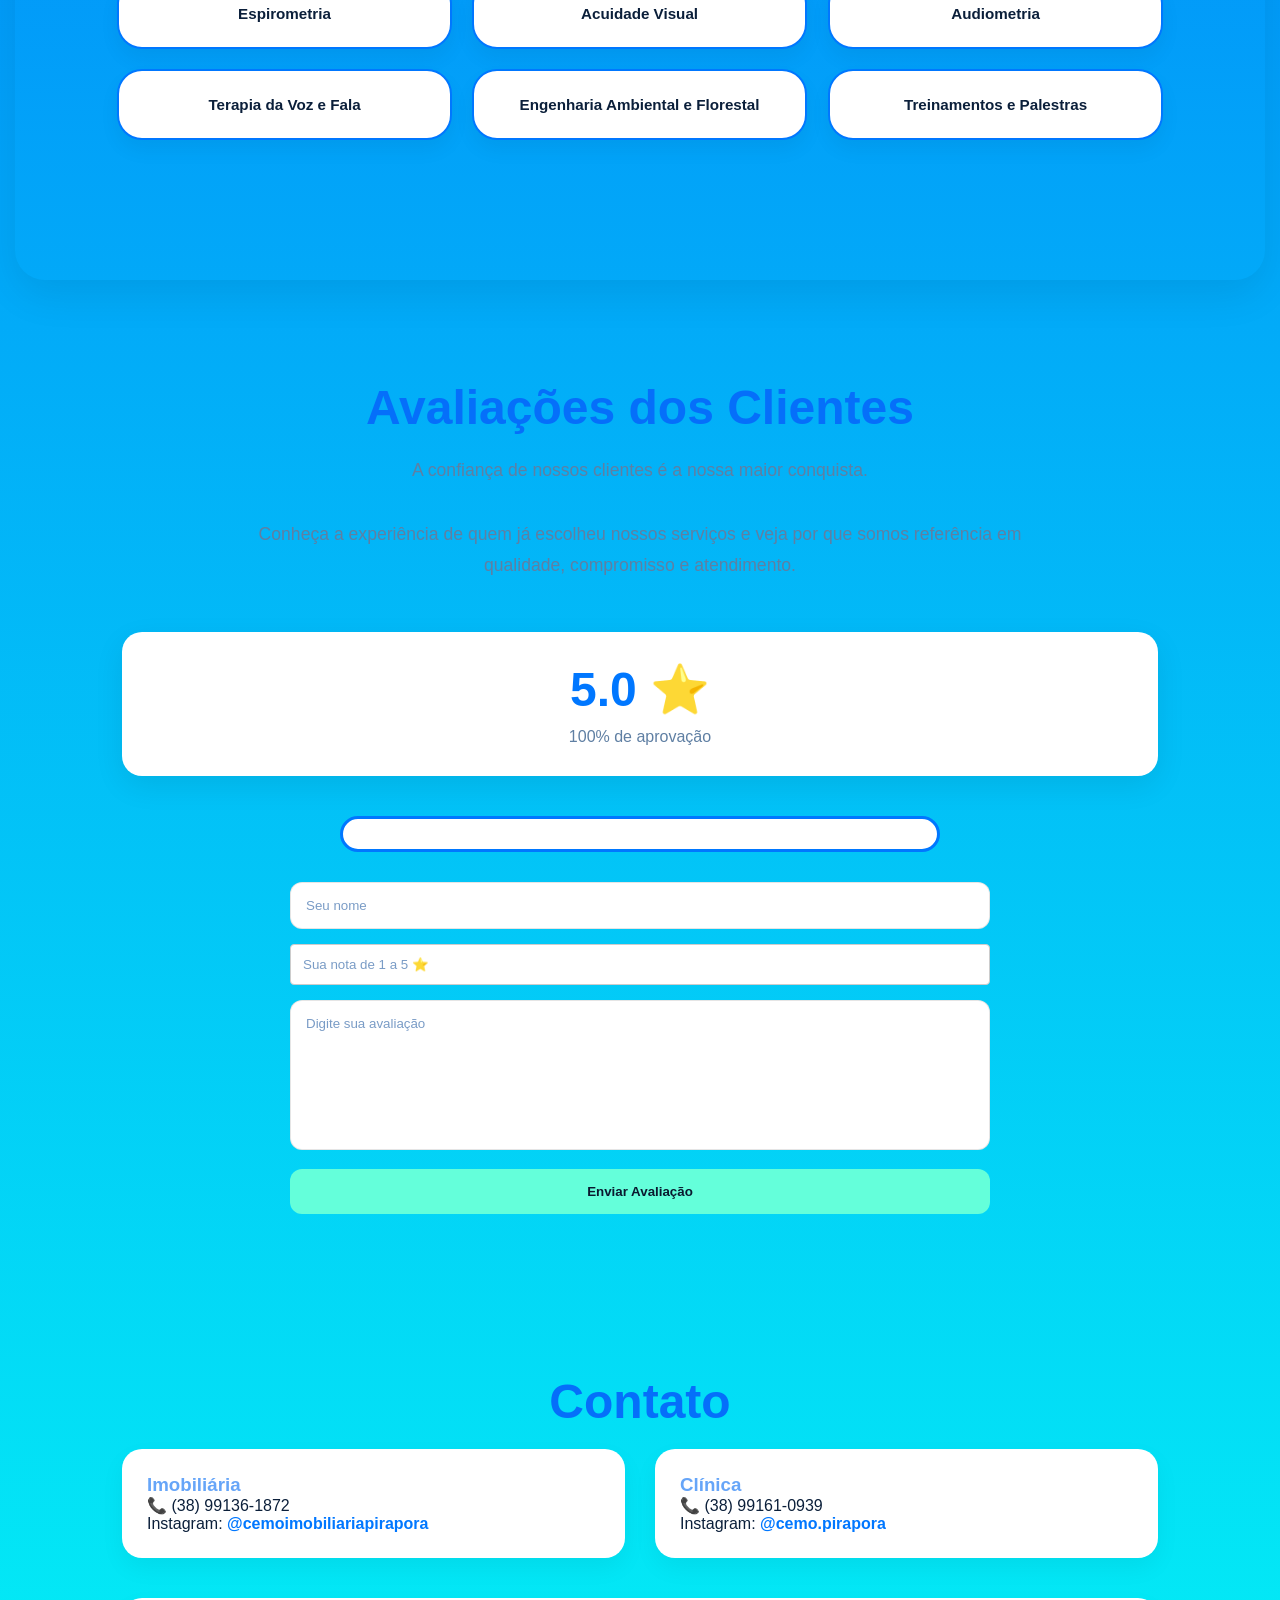
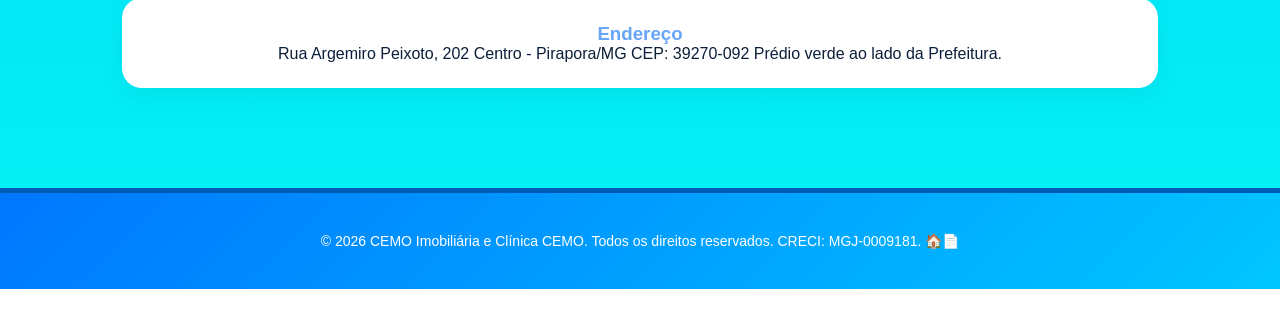
==== commit 01b3b4fc: "Correção texto e logo" ====
--- a/index.html
+++ b/index.html
@@ -59,19 +59,19 @@
 </div>
 
 <h1>
-CEMO IMOBILIÁRIA
+CLÍNICA CEMO OCUPACIONAL
 </h1>
 
 <h2>
-E CLÍNICA OCUPACIONAL
+E CEMO IMOBILIÁRIA
 </h2>
 
 <p>
-Excelência, confiança e soluções completas para você e sua empresa.<br><br>
-
-Atuamos com imóveis, medicina ocupacional e engenharia de segurança do trabalho, oferecendo atendimento especializado e soluções eficientes para Pirapora e região.<br><br>
-
-Segurança, profissionalismo e dedicação em cada atendimento.
+A Clínica CEMO Ocupacional e a CEMO Imobiliária, localizadas em Pirapora/MG, oferecem soluções completas com profissionalismo, segurança e confiança.<br><br>
+
+Atuamos nas áreas de medicina ocupacional, engenharia de segurança do trabalho e serviços imobiliários, atendendo pessoas e empresas com excelência e compromisso.<br><br>
+
+Conte com uma equipe qualificada, atendimento especializado e soluções eficientes para cuidar da sua empresa, dos seus colaboradores e do seu patrimônio.
 </p>
 
 <div class="hero-buttons">
@@ -98,11 +98,15 @@
         <img src="assets/logo-imobiliaria.png" alt="Logo CEMO Imobiliária">
     </div>
     <h2 class="titulo-secao">CEMO IMOBILIÁRIA</h2>
-    <p class="subtitulo">
-        Imóveis para locação e venda em Pirapora e região.<br><br>
-        Especialistas em conectar pessoas aos imóveis ideais, oferecendo soluções completas em compra, venda, locação e administração imobiliária.<br><br>
-        Atuamos com transparência, segurança e atendimento personalizado, garantindo tranquilidade para todos os envolvidos.
-    </p>
+   <p class="subtitulo">
+    Conectamos pessoas aos melhores imóveis em Pirapora e região.<br><br>
+
+    Atuamos com compra, venda, locação e administração imobiliária, oferecendo soluções seguras e atendimento personalizado para clientes e investidores.<br><br>
+
+    Para proprietários, disponibilizamos um serviço completo de gestão imobiliária, incluindo divulgação, captação de inquilinos, administração de contratos e acompanhamento contínuo do imóvel, garantindo mais rentabilidade e menos preocupações.<br><br>
+
+    Nossa missão é oferecer confiança, transparência e excelência em cada etapa do negócio.
+</p>
     <div class="cards" id="lista-imoveis-site"></div>
 </section>
 
@@ -111,7 +115,15 @@
     <div class="titulo-clinica">
         <img src="assets/logo-clinica.png" alt="Logo Clínica CEMO">
         <h2 class="titulo-secao">CLÍNICA CEMO E ENGENHARIA</h2>
-        <p class="subtitulo">Saúde ocupacional e soluções em engenharia com excelência e cuidado.</p>
+        <p class="subtitulo">
+    A CEMO oferece soluções completas em saúde ocupacional, segurança do trabalho e engenharia, atendendo empresas de diversos segmentos com qualidade, agilidade e responsabilidade.<br><br>
+
+    Realizamos exames ocupacionais admissionais, periódicos, demissionais, de retorno ao trabalho e mudança de função, além de programas, laudos e assessoria especializada para o cumprimento das normas regulamentadoras.<br><br>
+
+    Também atuamos nas áreas de engenharia de segurança do trabalho, engenharia ambiental e engenharia florestal, desenvolvendo projetos e soluções técnicas que promovem conformidade, sustentabilidade e segurança para sua empresa.<br><br>
+
+    Nosso compromisso é cuidar da saúde dos trabalhadores e oferecer suporte completo para o crescimento seguro e sustentável dos negócios.
+</p>
     </div>
 
     <div class="servicos">
--- a/style.css
+++ b/style.css
@@ -10,7 +10,7 @@
 }
 
 body{
-    background:#1970f3;
+    background:#9ef1ff;
     color:#9ac6ff;
     overflow-x:hidden;
     padding-top:0;
@@ -122,8 +122,8 @@
 
 .hero h1{
     font-size:5rem;
-    color:#64ffda;
-    text-shadow:0 0 30px rgba(100, 255, 218, 0.4);
+    color:#00ff6a;
+    text-shadow:0 0 30px rgb(0, 255, 64);
     transition: 0.3s;
 }
 
@@ -537,8 +537,8 @@
 
 
 body{
-    background: linear-gradient(180deg,#3e83fa,#1067f3) !important;
-    color:#0b1f3a !important;
+    background: linear-gradient(180deg,#0004ff,#03f5f5) !important;
+    color:#66a5f8 !important;
 }
 
 /* NAVBAR TOP */
@@ -581,13 +581,13 @@
 
 /* TEXTO HERO */
 .hero h1{
-    color:#4894FFF8 !important;
+    color:#001aff !important;
     font-size:3.2rem !important;
     text-shadow:none !important;
 }
 
 .hero h2{
-    color:#166dc9 !important;
+    color:#00ff37 !important;
 }
 
 .hero p{
@@ -615,7 +615,7 @@
 
 /* TÍTULOS */
 h2{
-    color:#0b1f3a !important;
+    color:#056ffa !important;
 }
 
 /* CARDS DAORA */
@@ -851,8 +851,8 @@
     display:inline-block;
     padding:10px 20px;
     border-radius:30px;
-    background:rgb(226, 249, 255);
-    color:#2984fc;
+    background:rgb(212, 247, 219);
+    color:#0011ff;
     font-weight:600;
     margin-bottom:20px;
     backdrop-filter:blur(10px);
@@ -2075,7 +2075,7 @@
     font-size: .95rem !important;
     line-height: 1.7 !important;
     margin-bottom: 25px !important;
-    color:#4b5563 !important;
+    color:#4082dd !important;
 }
 
 /* botões */
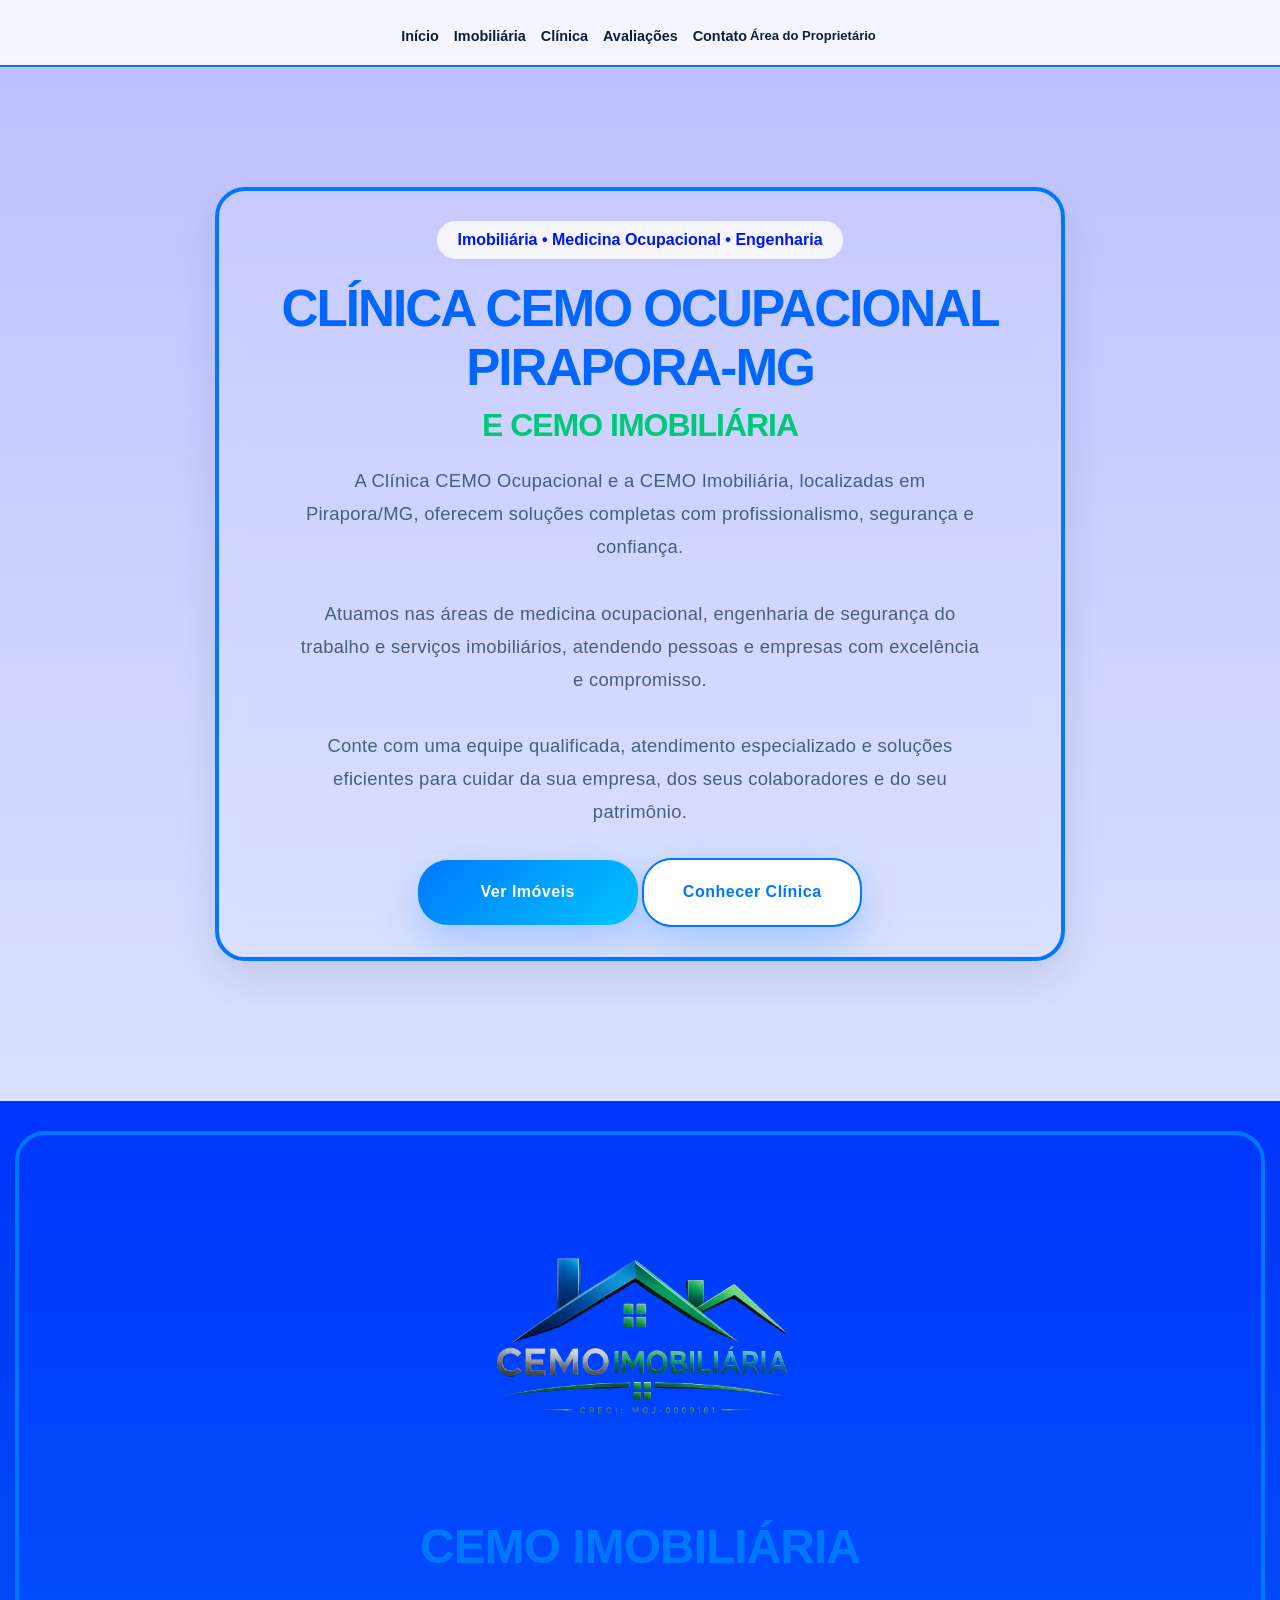
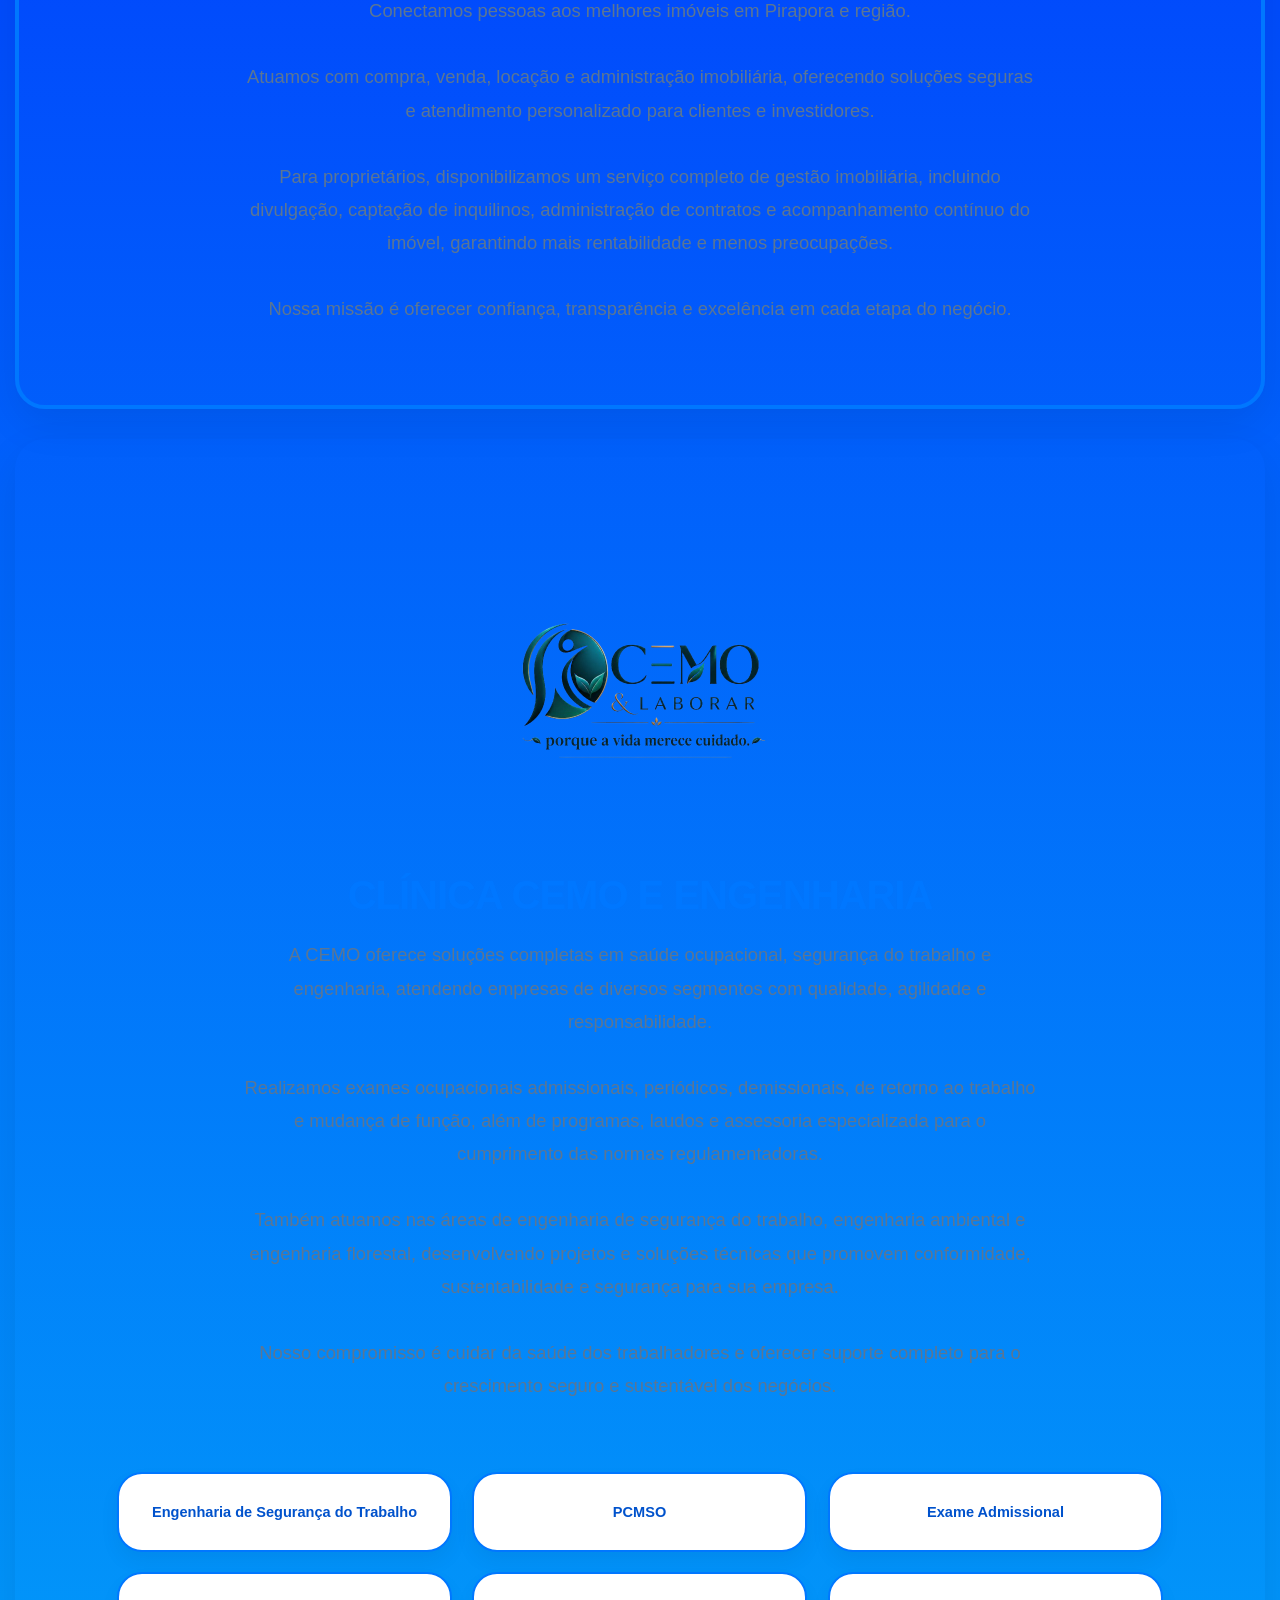
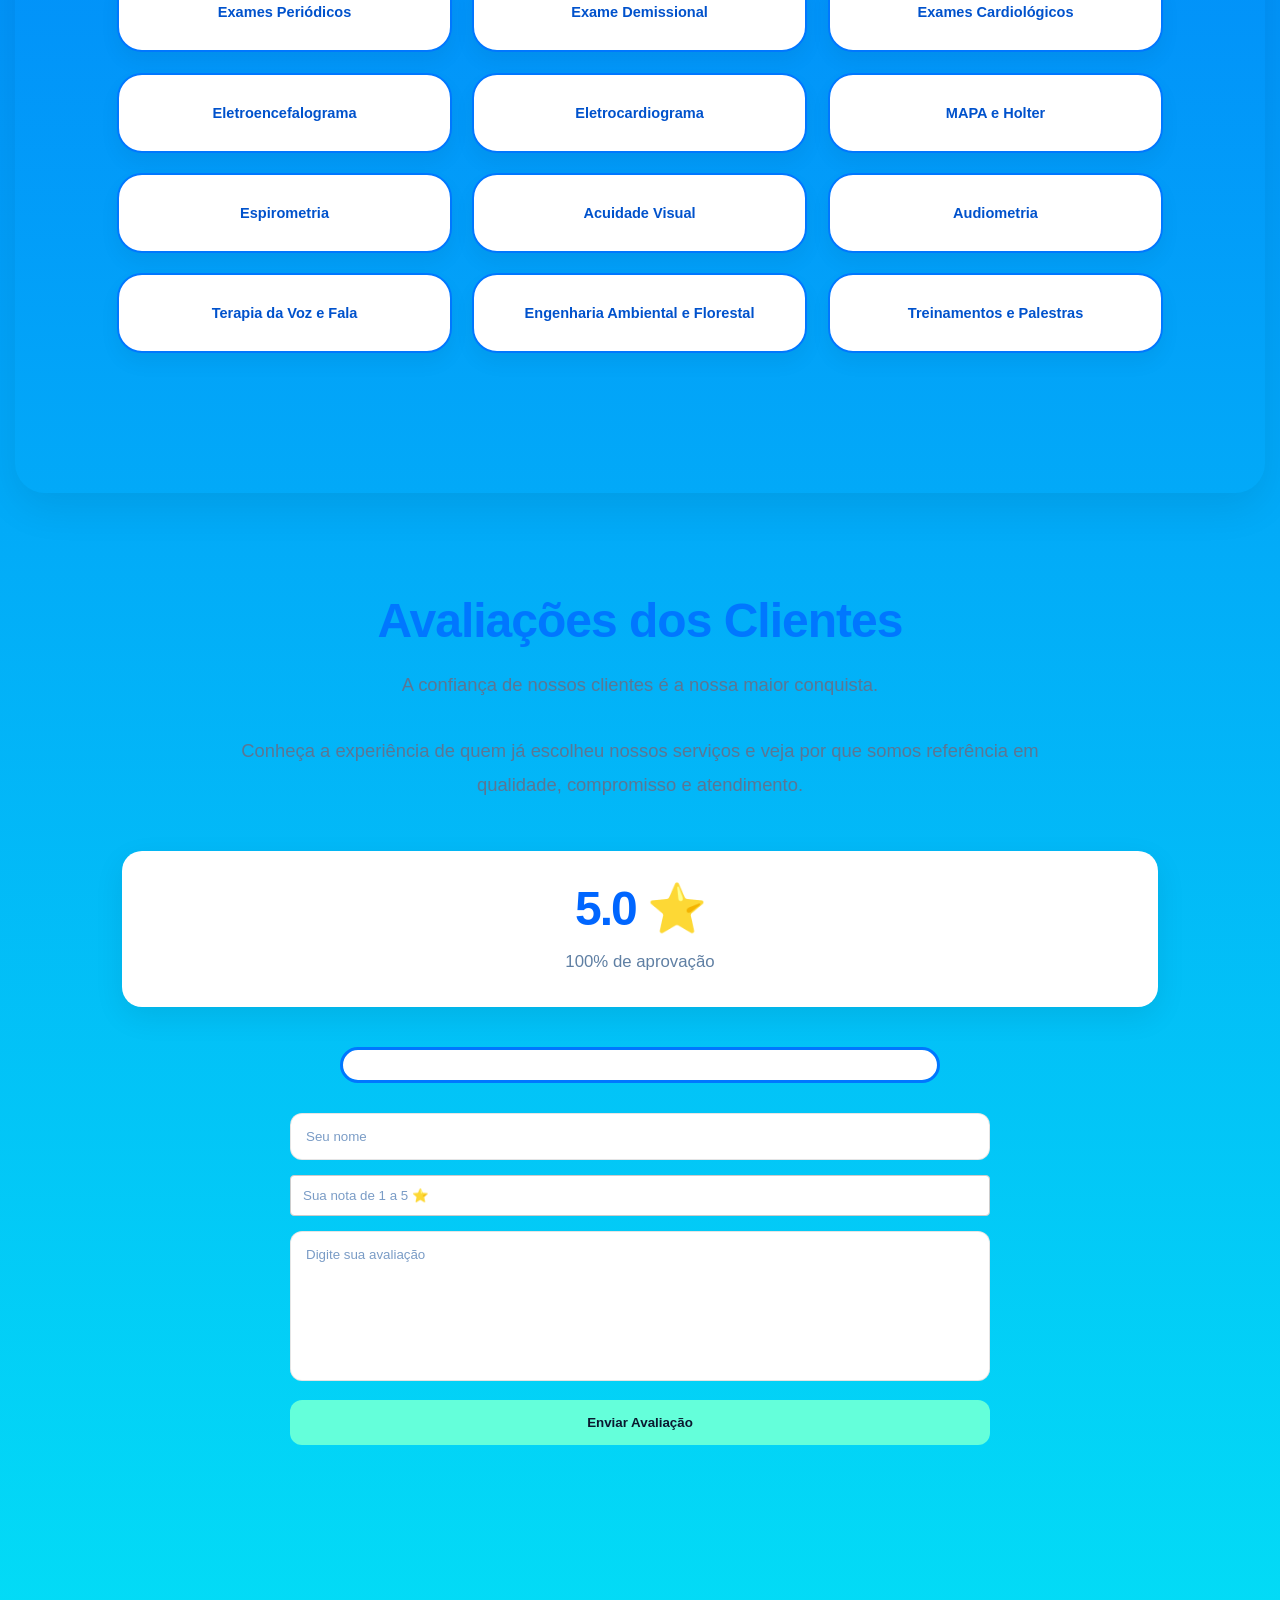
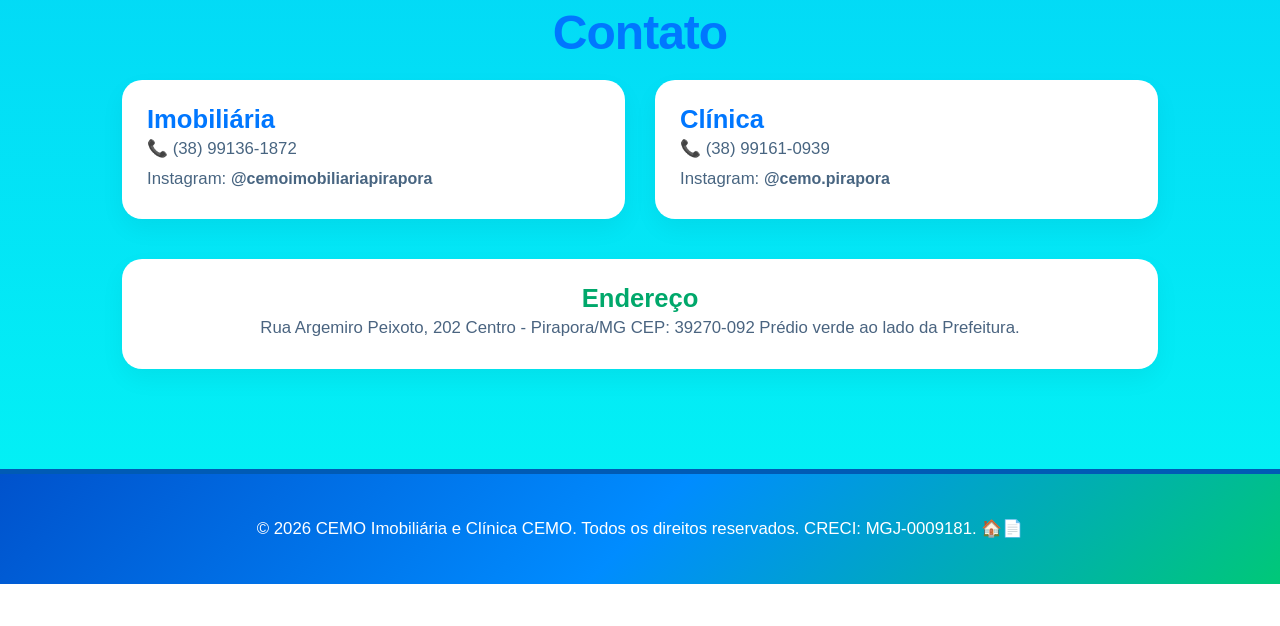
==== commit 6e7eb217: "Update" ====
--- a/index.html
+++ b/index.html
@@ -59,7 +59,7 @@
 </div>
 
 <h1>
-CLÍNICA CEMO OCUPACIONAL
+CLÍNICA CEMO OCUPACIONAL PIRAPORA-MG
 </h1>
 
 <h2>
--- a/style.css
+++ b/style.css
@@ -5,7 +5,7 @@
     margin:0;
     padding:0;
     box-sizing:border-box;
-    font-family:'Segoe UI',sans-serif;
+    font-family:'Gill Sans','Trebuchet MS','Segoe UI',sans-serif;
     scroll-behavior:smooth;
 }
 
@@ -851,7 +851,7 @@
     display:inline-block;
     padding:10px 20px;
     border-radius:30px;
-    background:rgb(212, 247, 219);
+    background:rgb(244, 245, 253);
     color:#0011ff;
     font-weight:600;
     margin-bottom:20px;
@@ -2394,3 +2394,218 @@
     box-sizing: border-box !important;
     display: block !important;
 }
+/* ===== FONTE E TIPOGRAFIA  ===== */
+
+*{
+    font-family: "Trebuchet MS", "Segoe UI", Arial, sans-serif !important;
+}
+
+/* Títulos */
+h1{
+    font-size: 4rem !important;
+    font-weight: 800 !important;
+    color: #004aad !important;
+    letter-spacing: -1px;
+}
+
+h2{
+    font-size: 2.8rem !important;
+    font-weight: 800 !important;
+    color: #0066cc !important;
+}
+
+h3{
+    font-size: 1.5rem !important;
+    font-weight: 700 !important;
+    color: #008f5a !important;
+}
+
+/* Textos */
+p,
+span,
+li,
+a{
+    color: #2f4e6b !important;
+    font-size: 1rem !important;
+    line-height: 1.8 !important;
+    font-weight: 500 !important;
+}
+
+/* Hero */
+.hero h1{
+    color: #004aad !important;
+    text-shadow: none !important;
+}
+
+.hero h2{
+    color: #00a86b !important;
+}
+
+.hero p{
+    color: #3d5874 !important;
+}
+
+/* Subtítulos */
+.subtitulo{
+    color: #5a748f !important;
+    font-size: 1.1rem !important;
+}
+
+/* Imóveis */
+.imovel h3{
+    color: #004aad !important;
+}
+
+.preco{
+    color: #ffffff !important;
+    font-weight: 800 !important;
+}
+
+/* Clínica */
+.botao-servico{
+    font-weight: 700 !important;
+    color: #004aad !important;
+}
+
+/* Contato */
+.contatos h3{
+    color: #0066cc !important;
+}
+
+/* Rodapé */
+footer p,
+footer a{
+    color: #ffffff !important;
+}
+/* ===== CEMO PREMIUM ===== */
+
+/* Fonte mais elegante */
+*{
+    font-family: "Segoe UI", "Trebuchet MS", sans-serif !important;
+}
+
+/* Texto geral */
+body{
+    color:#1e3a5f !important;
+}
+
+p,
+span,
+small,
+li{
+    color:#4a6480 !important;
+    font-size:1.05rem !important;
+    line-height:1.8 !important;
+    font-weight:500 !important;
+}
+
+/* Títulos */
+h1{
+    font-size:4.5rem !important;
+    font-weight:900 !important;
+    color:#0052cc !important;
+    letter-spacing:-2px !important;
+}
+
+h2{
+    font-size:3rem !important;
+    font-weight:800 !important;
+    color:#0077ff !important;
+    letter-spacing:-1px !important;
+}
+
+h3{
+    font-size:1.6rem !important;
+    font-weight:700 !important;
+    color:#00a86b !important;
+}
+
+/* Subtítulos */
+.subtitulo{
+    color:#5b7694 !important;
+    font-size:1.15rem !important;
+    line-height:1.8 !important;
+}
+
+/* Hero */
+.hero h1{
+    color:#0066ff !important;
+}
+
+.hero h2{
+    color:#00c878 !important;
+    font-size:2rem !important;
+}
+
+.hero p{
+    color:#36526d !important;
+    font-size:1.15rem !important;
+}
+
+/* Links */
+a{
+    color:#0077ff !important;
+    font-weight:600 !important;
+}
+
+a:hover{
+    color:#00c878 !important;
+}
+
+/* Imóveis */
+.imovel h3{
+    color:#0052cc !important;
+}
+
+.imovel p{
+    color:#607d9b !important;
+}
+
+/* Preço */
+.preco{
+    background:linear-gradient(
+        135deg,
+        #0066ff,
+        #00c878
+    ) !important;
+
+    color:#ffffff !important;
+    font-size:1.6rem !important;
+    font-weight:800 !important;
+}
+
+/* Clínica */
+.botao-servico{
+    color:#0052cc !important;
+    font-weight:700 !important;
+}
+
+/* Contato */
+.contatos h3{
+    color:#0077ff !important;
+}
+
+.contatos p,
+.contatos a{
+    color:#486581 !important;
+}
+
+/* Avaliações */
+.media h1{
+    color:#0066ff !important;
+}
+
+/* Rodapé */
+footer{
+    background:linear-gradient(
+        135deg,
+        #0052cc,
+        #008cff,
+        #00c878
+    ) !important;
+}
+
+footer p,
+footer a{
+    color:#ffffff !important;
+}
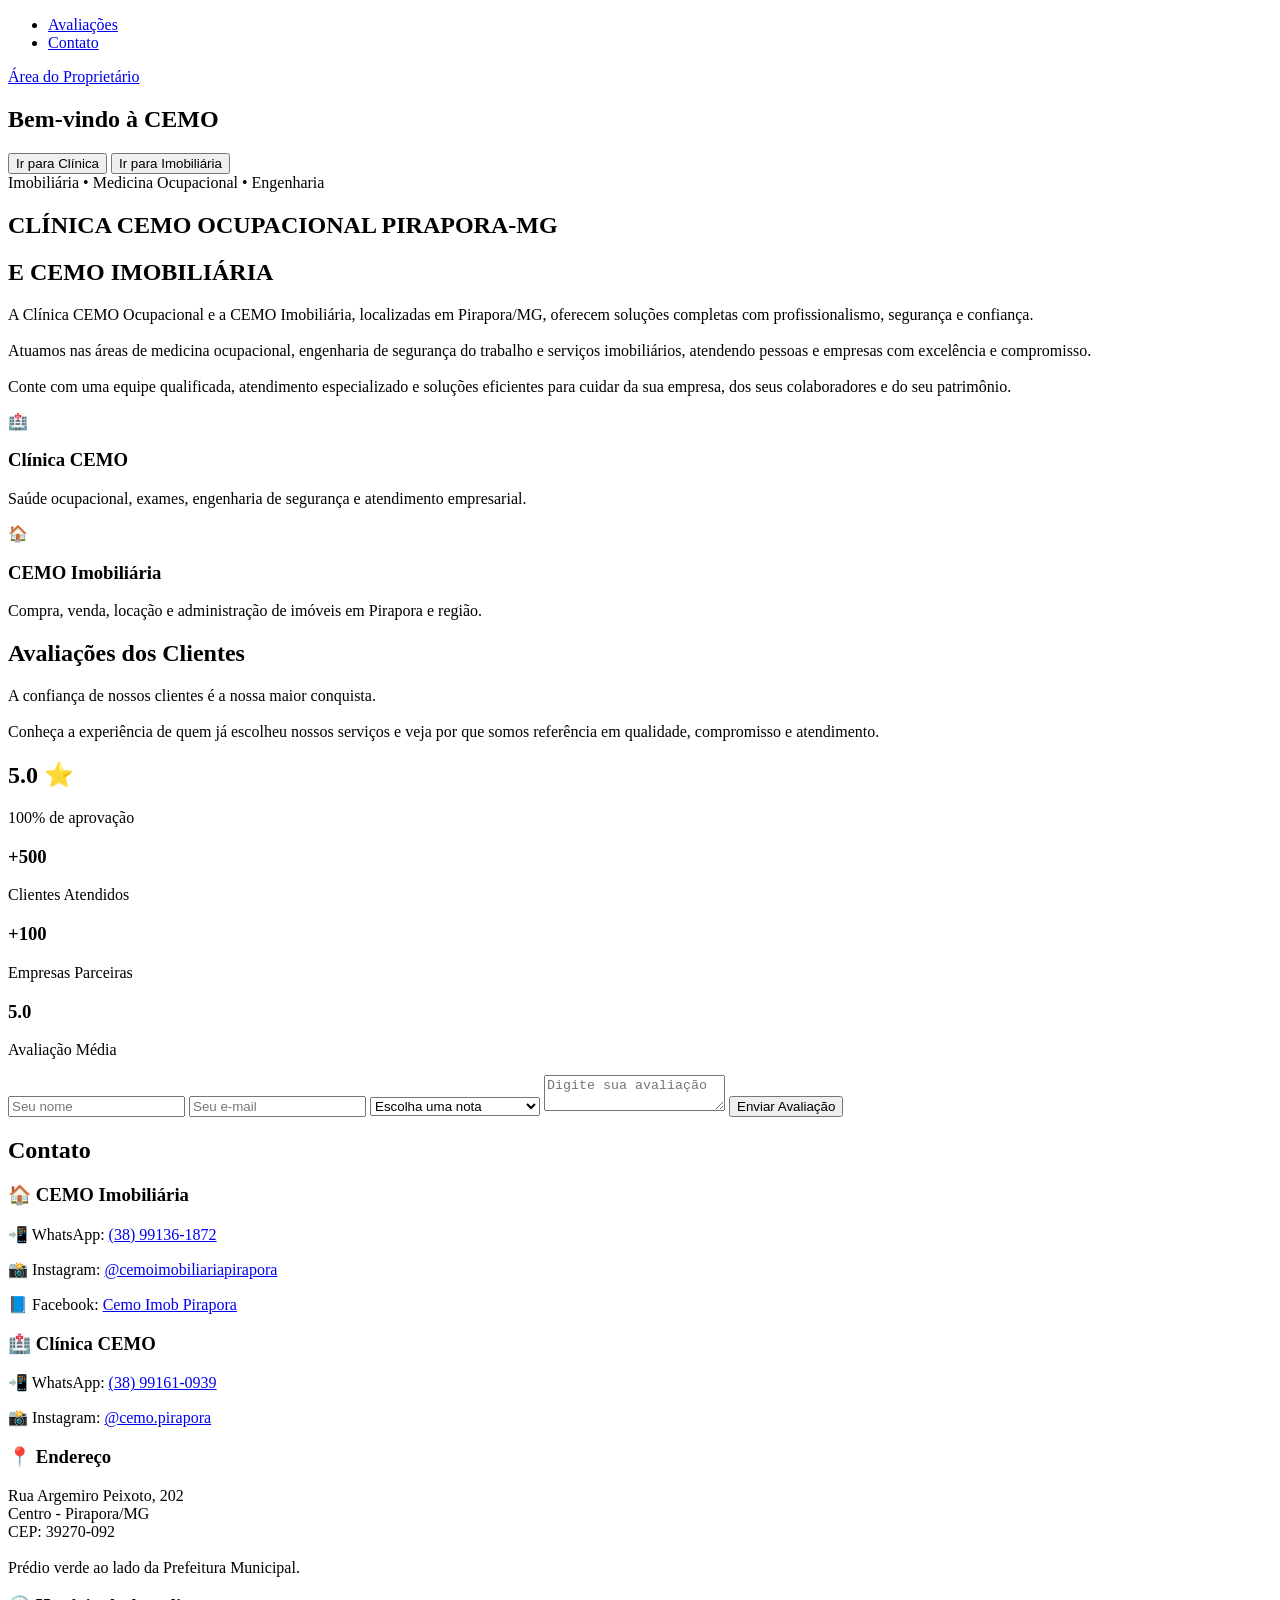
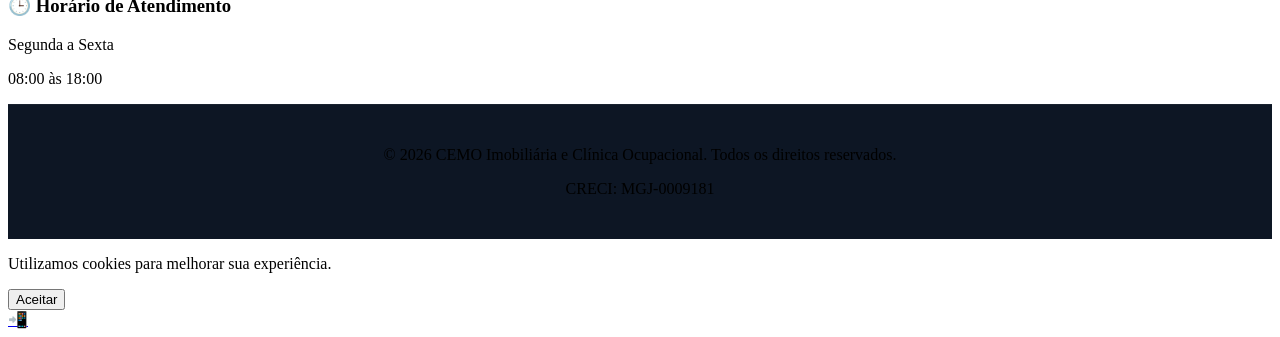
==== commit 3a39a18a: "Atualização de Sistemas e Designer - Cemo Imobiliária" ====
--- a/index.html
+++ b/index.html
@@ -2,39 +2,15 @@
 <html lang="pt-BR">
 
 <head>
-
-<meta charset="UTF-8">
-<meta name="viewport" content="width=device-width, initial-scale=1.0">
-
-<title>CEMO Imobiliária e Clínica Ocupacional</title>
-
-
-<meta name="description" content="Soluções completas em imóveis, medicina ocupacional e engenharia de segurança do trabalho em Pirapora-MG.">
-<meta name="keywords" content="Imobiliária, Clínica Ocupacional, Medicina do Trabalho, Pirapora, Segurança do Trabalho">
-
-<link rel="stylesheet" href="style.css">
-
-<link rel="stylesheet"
-href="https://cdnjs.cloudflare.com/ajax/libs/font-awesome/6.5.1/css/all.min.css">
-
-
-<link href="https://fonts.googleapis.com/css2?family=Poppins:wght@300;400;600;800&display=swap" rel="stylesheet">
-
+    <link rel="stylesheet" href="style.css">
+    <link rel="stylesheet" href="clinica.css" id="css-clinica" disabled>
+    <link rel="stylesheet" href="imobiliaria.css" id="css-imobiliaria" disabled>
 </head>
 
 <body>
-
-<header class="header-container">
-
-<nav>
+    <nav>
 
 <ul class="nav-links">
-
-<li><a href="#inicio">Início</a></li>
-
-<li><a href="#imobiliaria">Imobiliária</a></li>
-
-<li><a href="#clinica">Clínica</a></li>
 
 <li><a href="#avaliacoes">Avaliações</a></li>
 
@@ -48,6 +24,22 @@
 
 </nav>
 
+<section id="home-principal">
+    <h1>Bem-vindo à CEMO</h1>
+    <button onclick="window.location.href='clinica.html'">Ir para Clínica</button>
+    <button onclick="window.location.href='imobiliaria.html'">Ir para Imobiliária</button>
+</section>
+
+<section id="portal-clinica">
+    <h2>Conteúdo da Clínica</h2>
+</section>
+
+<section id="portal-imobiliaria">
+    <h2>Conteúdo da Imobiliária</h2>
+</section>
+
+<header class="header-container">
+
 <section id="inicio" class="hero">
 
 <div class="hero-overlay"></div>
@@ -76,75 +68,51 @@
 
 <div class="hero-buttons">
 
-<a href="#imobiliaria" class="btn-primary">
-Ver Imóveis
-</a>
-
-<a href="#clinica" class="btn-secondary">
-Conhecer Clínica
-</a>
+   <div class="cards-principais">
+
+<div class="card-principal">
+
+<div class="icone-card">
+🏥
+</div>
+
+<h3>Clínica CEMO</h3>
+
+<p>
+
+Saúde ocupacional, exames, engenharia de segurança e atendimento empresarial.
+
+</p>
+
+</div>
+
+<div class="card-principal">
+
+<div class="icone-card">
+🏠
+</div>
+
+<h3>CEMO Imobiliária</h3>
+
+<p>
+
+Compra, venda, locação e administração de imóveis em Pirapora e região.
+
+</p>
+
+
+</div>
+
+</div>
 
 </div>
 
 </div>
 
 </section>
-
 </header>
 
-<!-- Seção Imobiliária -->
-<section id="imobiliaria">
-    <div class="logo-imobiliaria-central">
-        <img src="assets/logo-imobiliaria.png" alt="Logo CEMO Imobiliária">
-    </div>
-    <h2 class="titulo-secao">CEMO IMOBILIÁRIA</h2>
-   <p class="subtitulo">
-    Conectamos pessoas aos melhores imóveis em Pirapora e região.<br><br>
-
-    Atuamos com compra, venda, locação e administração imobiliária, oferecendo soluções seguras e atendimento personalizado para clientes e investidores.<br><br>
-
-    Para proprietários, disponibilizamos um serviço completo de gestão imobiliária, incluindo divulgação, captação de inquilinos, administração de contratos e acompanhamento contínuo do imóvel, garantindo mais rentabilidade e menos preocupações.<br><br>
-
-    Nossa missão é oferecer confiança, transparência e excelência em cada etapa do negócio.
-</p>
-    <div class="cards" id="lista-imoveis-site"></div>
-</section>
-
-<!-- Seção Clínica -->
-<section id="clinica">
-    <div class="titulo-clinica">
-        <img src="assets/logo-clinica.png" alt="Logo Clínica CEMO">
-        <h2 class="titulo-secao">CLÍNICA CEMO E ENGENHARIA</h2>
-        <p class="subtitulo">
-    A CEMO oferece soluções completas em saúde ocupacional, segurança do trabalho e engenharia, atendendo empresas de diversos segmentos com qualidade, agilidade e responsabilidade.<br><br>
-
-    Realizamos exames ocupacionais admissionais, periódicos, demissionais, de retorno ao trabalho e mudança de função, além de programas, laudos e assessoria especializada para o cumprimento das normas regulamentadoras.<br><br>
-
-    Também atuamos nas áreas de engenharia de segurança do trabalho, engenharia ambiental e engenharia florestal, desenvolvendo projetos e soluções técnicas que promovem conformidade, sustentabilidade e segurança para sua empresa.<br><br>
-
-    Nosso compromisso é cuidar da saúde dos trabalhadores e oferecer suporte completo para o crescimento seguro e sustentável dos negócios.
-</p>
-    </div>
-
-    <div class="servicos">
-        <!-- O estilo será aplicado automaticamente pela classe .botao-servico no CSS -->
-        <a href="https://wa.me/5538991361872?text=Olá, gostaria de mais informações sobre Engenharia de Segurança do Trabalho" class="botao-servico" target="_blank">Engenharia de Segurança do Trabalho</a>
-        <a href="https://wa.me/5538991610939?text=Olá, gostaria de mais informações sobre o PCMSO" class="botao-servico" target="_blank">PCMSO</a>
-        <a href="https://wa.me/5538991610939?text=Olá, gostaria de mais informações sobre Exame Admissional" class="botao-servico" target="_blank">Exame Admissional</a>
-        <a href="https://wa.me/5538991610939?text=Olá, gostaria de mais informações sobre Exames Periódicos" class="botao-servico" target="_blank">Exames Periódicos</a>
-        <a href="https://wa.me/5538991610939?text=Olá, gostaria de mais informações sobre Exame Demissional" class="botao-servico" target="_blank">Exame Demissional</a>
-        <a href="https://wa.me/5538991610939?text=Olá, gostaria de mais informações sobre Exames Cardiológicos" class="botao-servico" target="_blank">Exames Cardiológicos</a>
-        <a href="https://wa.me/5538991610939?text=Olá, gostaria de mais informações sobre Eletroencefalograma" class="botao-servico" target="_blank">Eletroencefalograma</a>
-        <a href="https://wa.me/5538991610939?text=Olá, gostaria de mais informações sobre Eletrocardiograma" class="botao-servico" target="_blank">Eletrocardiograma</a>
-        <a href="https://wa.me/5538991610939?text=Olá, gostaria de mais informações sobre MAPA/Holter" class="botao-servico" target="_blank">MAPA e Holter</a>
-        <a href="https://wa.me/5538991610939?text=Olá, gostaria de mais informações sobre Espirometria" class="botao-servico" target="_blank">Espirometria</a>
-        <a href="https://wa.me/5538991610939?text=Olá, gostaria de mais informações sobre Acuidade Visual" class="botao-servico" target="_blank">Acuidade Visual</a>
-        <a href="https://wa.me/5538991610939?text=Olá, gostaria de mais informações sobre Audiometria" class="botao-servico" target="_blank">Audiometria</a>
-        <a href="https://wa.me/5538991361872?text=Olá, gostaria de mais informações sobre Terapia da Voz e Fala" class="botao-servico" target="_blank">Terapia da Voz e Fala</a>
-        <a href="https://wa.me/5538991361872?text=Olá, gostaria de mais informações sobre Engenharia Ambiental e Florestal" class="botao-servico" target="_blank">Engenharia Ambiental e Florestal</a>
-        <a href="https://wa.me/5538991361872?text=Olá, gostaria de mais informações sobre Treinamentos e Palestras" class="botao-servico" target="_blank">Treinamentos e Palestras</a>
-    </div>
-</section>
+
 
 <section id="avaliacoes">
 
@@ -166,24 +134,73 @@
             <!-- Seus comentários aparecerão aqui e a caixa rolará automaticamente -->
         </div>
     </div>
-
+<div class="estatisticas-site">
+
+<div class="estatistica">
+
+<h3>+500</h3>
+
+<p>Clientes Atendidos</p>
+
+</div>
+
+<div class="estatistica">
+
+<h3>+100</h3>
+
+<p>Empresas Parceiras</p>
+
+</div>
+
+<div class="estatistica">
+
+<h3>5.0</h3>
+
+<p>Avaliação Média</p>
+
+</div>
+
+</div>
     <form id="form-avaliacao" onsubmit="enviarAvaliacao(event)">
         <input type="text" id="nome" placeholder="Seu nome" required>
-
-        <input 
-          type="number" 
-          id="nota" 
-          min="1" 
-          max="5" 
-          step="1"
-          placeholder="Sua nota de 1 a 5 ⭐" 
-          required 
-          oninput="limitarNota(this)"
-          style="color: #000; background: #fff; border: 1px solid #ccc; padding: 12px; border-radius: 4px; width: 100%; box-sizing: border-box; margin-bottom: 15px;"
-        >
+<input
+type="email"
+id="email"
+placeholder="Seu e-mail"
+required>
+        <select id="nota" required>
+
+<option value="">
+Escolha uma nota
+</option>
+
+<option value="5">
+⭐⭐⭐⭐⭐ Excelente
+</option>
+
+<option value="4">
+⭐⭐⭐⭐ Muito Bom
+</option>
+
+<option value="3">
+⭐⭐⭐ Bom
+</option>
+
+<option value="2">
+⭐⭐ Regular
+</option>
+
+<option value="1">
+⭐ Ruim
+</option>
+
+</select>
 
         <textarea id="comentario" placeholder="Digite sua avaliação" required></textarea>
-
+<input
+type="text"
+id="site"
+style="display:none">
         <button type="submit" class="btn-submit">
             Enviar Avaliação
         </button>
@@ -197,55 +214,55 @@
 Contato
 </h2>
 
-<div class="contatos">
 
 <div class="contato-box">
 
-<h3>Imobiliária</h3>
-
-<p>
-
-📞 (38) 99136-1872
-
-</p>
-
-<p>
-
-Instagram:
-
-<a target="_blank"
-href="https://www.instagram.com/cemoimobiliariapirapora">
-
+<h3>🏠 CEMO Imobiliária</h3>
+
+<p>
+📲 WhatsApp:
+<a href="https://wa.me/5538991361872" target="_blank">
+(38) 99136-1872
+</a>
+</p>
+
+<p>
+📸 Instagram:
+<a href="https://www.instagram.com/cemoimobiliariapirapora" target="_blank">
 @cemoimobiliariapirapora
-
 </a>
-
-</p>
+</p>
+
+<p>
+📘 Facebook:
+<a href="https://www.facebook.com/search/top?q=cemo%20imob%20pirapora" target="_blank">
+Cemo Imob Pirapora
+</a>
+</p>
+
+</div>
 
 </div>
 
 <div class="contato-box">
 
-<h3>Clínica</h3>
-
-<p>
-
-📞 (38) 99161-0939
-
-</p>
-
-<p>
-
-Instagram:
-
-<a target="_blank"
-href="https://www.instagram.com/cemo.pirapora">
-
+<h3>🏥 Clínica CEMO</h3>
+
+<p>
+📲 WhatsApp:
+<a href="https://wa.me/5538991610939" target="_blank">
+(38) 99161-0939
+</a>
+</p>
+
+<p>
+📸 Instagram:
+<a href="https://www.instagram.com/cemo.pirapora" target="_blank">
 @cemo.pirapora
-
 </a>
-
-</p>
+</p>
+
+</div>
 
 </div>
 
@@ -253,19 +270,41 @@
 
 <div class="endereco">
 
-<h3>Endereço</h3>
-
-<p>
-
-Rua Argemiro Peixoto, 202
-
-Centro - Pirapora/MG
-
-CEP: 39270-092
-
-Prédio verde ao lado da Prefeitura.
-
-</p>
+<h3>📍 Endereço</h3>
+
+<p>
+
+Rua Argemiro Peixoto, 202<br>
+
+Centro - Pirapora/MG<br>
+
+CEP: 39270-092<br><br>
+
+Prédio verde ao lado da Prefeitura Municipal.
+
+
+</p>
+<div>
+
+<div class="horario-atendimento">
+
+<h3>
+🕒 Horário de Atendimento
+</h3>
+
+<p>
+
+Segunda a Sexta
+
+</p>
+
+<p>
+
+08:00 às 18:00
+
+</p>
+
+</div>
 
 </div>
 
@@ -273,19 +312,20 @@
 
 <footer style="background-color: #0d1624; text-align: center; padding: 25px 10px; border-top: 1px solid rgba(255,255,255,0.05);">
 
-<p style="color: rgba(255,255,255,0.5); margin: 0; font-size: 14px;">
-
-© 2026 CEMO Imobiliária e Clínica CEMO. Todos os direitos reservados. CRECI: MGJ-0009181. 🏠📄
-
-</p>
-
-<!--
-<p style="color: #00ff88; margin: 8px 0 0 0; font-size: 14px; font-weight: bold; letter-spacing: 0.5px;">
-
-Desenvolvido por <span style="color: #ffffff; font-weight: 800;">MrBrozau</span>
-
-</p>
--->
+<p>
+
+© 2026 CEMO Imobiliária e Clínica Ocupacional.
+
+Todos os direitos reservados.
+
+</p>
+
+<p>
+
+CRECI: MGJ-0009181
+
+</p>
+
 
 </footer>
 
@@ -348,6 +388,16 @@
 //  ENVIA A AVALIAÇÃO
 async function enviarAvaliacao(event) {
     event.preventDefault(); 
+    const site =
+document.getElementById("site").value;
+
+if(site !== ""){
+
+alert("Spam detectado.");
+
+return;
+
+}
 
     const nome = document.getElementById("nome").value;
     const nota = document.getElementById("nota").value;
@@ -412,116 +462,157 @@
 </script>
 
 <script>
-async function carregarImoveisSite() {
-console.log("FUNÇÃO DOS IMÓVEIS EXECUTOU");
-
-    try {
-
-        const resposta = await fetch("api/listar_imoveis.php");
-        const imoveis = await resposta.json();
-        console.log(imoveis);
-
-        const container =
-            document.getElementById("lista-imoveis-site");
-
-        container.innerHTML = "";
-
-        imoveis.forEach(imovel => {
-
-           container.innerHTML += `
-    <div class="imovel hover-effect reveal active">
-
-        <div class="imagem" onclick="abrirMidia(this)">
-            <span class="status">
-    🟢 Disponível
-</span>
-    ${
-        imovel.foto && 
-        (imovel.foto.endsWith(".mp4") || imovel.foto.endsWith(".webm"))
-        ?
-        `
-        <video controls>
-            <source src="uploads/${imovel.foto}" type="video/mp4">
-            Seu navegador não suporta vídeo.
-        </video>
-        `
-        :
-        `
-        <img src="${
-            imovel.foto
-            ? 'uploads/' + imovel.foto
-            : 'https://via.placeholder.com/400x250'
-        }" alt="${imovel.titulo}">
-        `
-    }
-</div>
-
-        <h3>${imovel.titulo}</h3>
-
-        <p class="endereco">
-📍 ${imovel.endereco}
-</p>
-
-<p class="descricao">
-${imovel.descricao}
-</p>
-
-        <span class="preco">
- 💰 R$ ${imovel.preco}
-</span>
-<a class="btn-whatsapp" 
-   href="https://wa.me/5538991361872?text=Olá, tenho interesse no imóvel ${imovel.titulo}" 
-   target="_blank">
-   📲 Falar no WhatsApp
+
+function mostrarClinica(){
+
+document.getElementById("clinica").scrollIntoView({
+behavior:"smooth"
+});
+
+}
+
+function mostrarImobiliaria(){
+
+document.getElementById("imobiliaria").scrollIntoView({
+behavior:"smooth"
+});
+
+}
+
+</script>
+
+
+<div id="cookie-banner">
+
+<p>
+
+Utilizamos cookies para melhorar sua experiência.
+
+</p>
+
+<button onclick="aceitarCookies()">
+
+Aceitar
+
+</button>
+
+</div>
+<script>
+
+function aceitarCookies(){
+
+localStorage.setItem(
+"cookiesAceitos",
+"sim"
+);
+
+document
+.getElementById("cookie-banner")
+.style.display =
+"none";
+
+}
+
+window.addEventListener(
+"load",
+function(){
+
+if(
+localStorage.getItem(
+"cookiesAceitos"
+)
+==="sim"
+){
+
+document
+.getElementById(
+"cookie-banner"
+)
+.style.display=
+"none";
+
+}
+
+}
+);
+
+</script>
+<a
+href="https://wa.me/5538991361872"
+target="_blank"
+class="whatsapp-flutuante">
+
+📲
+
 </a>
-    </div>
-`;
-        });
-
-    } catch (erro) {
-        console.log(erro);
-    }
-}
-
-window.addEventListener("load", carregarImoveisSite);
+<button
+id="btn-topo"
+onclick="voltarTopo()">
+
+⬆
+
+</button>
+<script>
+
+function voltarTopo(){
+
+window.scrollTo({
+
+top:0,
+
+behavior:"smooth"
+
+});
+
+}
+
+window.addEventListener("scroll",()=>{
+
+const botao =
+document.getElementById("btn-topo");
+
+if(window.scrollY > 500){
+
+botao.style.display = "block";
+
+}else{
+
+botao.style.display = "none";
+
+}
+
+});
+
 </script>
-<style>
-#popup-midia {
-  display: none;
-  position: fixed;
-  inset: 0;
-  background: rgba(0,0,0,.92);
-  z-index: 9999;
-  justify-content: center;
-  align-items: center;
-  padding: 20px;
-  animation: aparecer .3s ease;
-}
-
-#conteudo-popup {
-  max-width: 90vw;
-  max-height: 90vh;
-}
-
-#conteudo-popup img,
-#conteudo-popup video {
-  max-width: 100%;
-  max-height: 90vh;
-  border-radius: 20px;
-  object-fit: contain;
-}
-
-@keyframes aparecer {
-  from { opacity: 0; transform: scale(.9); }
-  to { opacity: 1; transform: scale(1); }
-}
-</style>
-
-<div id="popup-midia">
-    <button id="fechar-popup" onclick="fecharMidia()">✕</button>
-
-    <div id="conteudo-popup"></div>
-</div>
-
+
+<script>
+        function trocarPortal(tipo) {
+            // Esconde a Home
+            document.getElementById("home-principal").style.display = "none";
+            
+            // Esconde ambos os portais antes de mostrar
+            document.getElementById("portal-clinica").style.display = "none";
+            document.getElementById("portal-imobiliaria").style.display = "none";
+
+            // Ativa o portal e o CSS correto
+            if (tipo === 'clinica') {
+                document.getElementById("portal-clinica").style.display = "block";
+                document.getElementById("css-clinica").disabled = false;
+                document.getElementById("css-imobiliaria").disabled = true;
+            } else {
+                document.getElementById("portal-imobiliaria").style.display = "block";
+                document.getElementById("css-imobiliaria").disabled = false;
+                document.getElementById("css-clinica").disabled = true;
+            }
+        }
+
+        function voltarInicio() {
+            document.getElementById("home-principal").style.display = "block";
+            document.getElementById("portal-clinica").style.display = "none";
+            document.getElementById("portal-imobiliaria").style.display = "none";
+            document.getElementById("css-clinica").disabled = true;
+            document.getElementById("css-imobiliaria").disabled = true;
+        }
+    </script>
 </body>
 </html>
--- a/style.css
+++ b/style.css
@@ -1,2611 +1,2 @@
-html {
-    font-size: 16px;
-}
-*{
-    margin:0;
-    padding:0;
-    box-sizing:border-box;
-    font-family:'Gill Sans','Trebuchet MS','Segoe UI',sans-serif;
-    scroll-behavior:smooth;
-}
-
-body{
-    background:#9ef1ff;
-    color:#9ac6ff;
-    overflow-x:hidden;
-    padding-top:0;
-}
-
-/* NAVBAR */
-
-nav{
-    position:relative;
-    width:100%;
-    display:flex;
-    justify-content:space-between;
-    align-items:center;
-    padding:15px 8%;
-    backdrop-filter:blur(20px);
-    background:rgba(255,255,255,0.95);
-    z-index:1000;
-}
-
-.logo-area img{
-    height:60px;
-    transition: 0.3s;
-}
-
-.logo-area img:hover { transform: scale(1.05); filter: drop-shadow(0 0 10px #64ffda); }
-
-nav ul{
-    display:flex;
-    gap:30px;
-    list-style:none;
-}
-
-nav a{
-    color:#ccd6f6;
-    text-decoration:none;
-    transition:.3s;
-    font-weight:500;
-    position: relative;
-}
-
-nav a::after {
-    content: '';
-    position: absolute;
-    width: 0;
-    height: 2px;
-    bottom: -5px;
-    left: 0;
-    background-color: #64ffda;
-    transition: 0.3s;
-}
-
-nav a:hover::after { width: 100%; }
-
-nav a:hover{
-    color:#64ffda;
-}
-
-.btn-login{
-    display:inline-flex !important;
-    align-items:center !important;
-    justify-content:center !important;
-
-    background:rgba(255,255,255,0.85) !important;
-
-    color:#72adfc !important;
-
-    border:2px solid #b8dcff !important;
-
-    padding:8px 16px !important;
-
-    border-radius:999px !important;
-
-    font-size:13px !important;
-    font-weight:700 !important;
-
-    text-decoration:none !important;
-
-    box-shadow:0 8px 25px rgba(106, 245, 255, 0.842) !important;
-
-    transition:all .3s ease !important;
-}
-
-.btn-login:hover{
-    background:#5ea0f5 !important;
-    color:#fff !important;
-    transform:translateY(-2px) !important;
-}
-
-/* HERO */
-
-.hero{
-    min-height:90vh;
-    display:flex;
-    align-items:center;
-    justify-content:center;
-    text-align:center;
-    background:
-    linear-gradient(rgba(10, 25, 47, 0.7),
-    rgba(10, 25, 47, 0.7)),
-    url('https://images.unsplash.com/photo-1497366216548-37526070297cauto=&fit=crop&q=80&w=2000');
-    background-size:cover;
-    background-position:center;
-    transition: 0.5s;
-}
-
-.hero-content{
-    animation:fadeUp 1.5s ease;
-}
-
-.hero h1{
-    font-size:5rem;
-    color:#00ff6a;
-    text-shadow:0 0 30px rgb(0, 255, 64);
-    transition: 0.3s;
-}
-
-.hero h2{
-    font-size:2rem;
-    margin-top:10px;
-    color: #e6f1ff;
-}
-
-.hero p{
-    max-width:700px;
-    margin:20px auto;
-    font-size:1.2rem;
-    opacity:.9;
-    color: #0040ff;
-}
-
-.hero-buttons{
-    margin-top:30px;
-}
-
-.hero-buttons a{
-    display:inline-flex;
-    align-items:center;
-    justify-content:center;
-    min-width:220px;
-    padding:18px 35px;
-    border-radius:50px;
-    font-weight:700;
-    letter-spacing:.5px;
-    text-decoration:none;
-    transition:.4s;
-}
-
-.hero-buttons a:hover{
-    transform:translateY(-10px) scale(1.05);
-    box-shadow:0 15px 35px rgba(100, 255, 218, 0.4);
-}
-
-/* SEÇÕES */
-
-section{
-    padding:100px 8%;
-}
-
-h2{
-    text-align:center;
-    font-size:3rem;
-    margin-bottom:20px;
-    color: #e6f1ff;
-    transition: 0.3s;
-}
-
-h2:hover { text-shadow: 0 0 15px #64ffda; }
-
-.subtitulo{
-    text-align:center;
-    color:#8892b0;
-    margin-bottom:50px;
-}
-
-/* IMÓVEIS */
-
-.cards {
-    display: grid;
-    grid-template-columns: repeat(auto-fit, minmax(340px, 1fr));
-    gap: 35px;
-    margin-top: 50px;
-}
-
-.imovel:hover {
-    transform: translateY(-12px) scale(1.02);
-    box-shadow:
-        0 25px 50px rgba(0,0,0,.5),
-        0 0 30px rgba(100,255,218,.25);
-    border-color: rgba(100,255,218,.7);
-}
-.imovel::before {
-    content: "";
-    position: absolute;
-    top: 0;
-    left: -100%;
-    width: 100%;
-    height: 3px;
-    background: linear-gradient(
-        90deg,
-        transparent,
-        #64ffda,
-        #40c4ff,
-        transparent
-    );
-    transition: .7s;
-    z-index: 5;
-}
-
-.imovel:hover::before {
-    left: 100%;
-}
-
-.imovel::before {
-    content: "";
-    position: absolute;
-    inset: 0;
-    background: linear-gradient(
-        45deg,
-        transparent,
-        rgba(100,255,218,0.08),
-        transparent
-    );
-    opacity: 0;
-    transition: 0.5s;
-}
-
-.imovel:hover::before {
-    opacity: 1;
-}
-
-.imovel:hover {
-    transform: translateY(-15px) scale(1.02);
-    box-shadow: 
-        0 25px 50px rgba(0,0,0,0.6),
-        0 0 30px rgba(100,255,218,0.25);
-    border-color: rgba(100,255,218,0.6);
-}
-
-.imagem {
-    width: 100%;
-    aspect-ratio: 1 / 1;
-    overflow: hidden;
-    background: #000;
-    position: relative;
-}
-.imagem::before {
-    content: "";
-    position: absolute;
-    inset: 0;
-    background: linear-gradient(
-        to top,
-        rgba(0,0,0,0.65),
-        transparent 50%
-    );
-    z-index: 1;
-    pointer-events: none;
-}
-
-.imagem img,
-.imagem video {
-    width: 100%;
-    height: 100%;
-    object-fit: cover;
-    display: block;
-    transition: .6s;
-}
-.status {
-    position: absolute;
-    top: 15px;
-    left: 15px;
-    background: rgba(0, 230, 118, 0.95);
-    color: #02141f;
-    font-weight: 700;
-    padding: 8px 15px;
-    border-radius: 30px;
-    z-index: 10;
-    box-shadow: 0 5px 20px rgba(0, 0, 0, .3);
-    font-size: 0.9rem;
-    backdrop-filter: blur(5px);
-}
-.btn-whatsapp {
-    display: block;
-    margin: 0 20px 20px;
-    padding: 15px;
-    text-align: center;
-    background: linear-gradient(135deg, #25D366, #128C7E);
-    color: white;
-    font-weight: bold;
-    border-radius: 15px;
-    text-decoration: none;
-    transition: .3s;
-    box-shadow: 0 8px 20px rgba(37,211,102,.4);
-}
-
-.btn-whatsapp:hover {
-    transform: translateY(-3px);
-    box-shadow: 0 12px 25px rgba(37,211,102,.6);
-}
-/* Vídeo em tela cheia */
-video:fullscreen {
-    width: 100vw;
-    height: 100vh;
-    object-fit: contain;
-    background: #000;
-}
-.imovel:hover .imagem img,
-.imovel:hover .imagem video {
-    transform: scale(1.05);
-}
-
-
-.imagem img {
-    width: 100%;
-    height: 100%;
-    object-fit: cover;
-    transition: transform 0.8s ease;
-}
-
-.imovel:hover .imagem img {
-    transform: scale(1.12);
-}
-
-.imovel h3 {
-    padding: 22px 20px 10px;
-    font-size: 1.4rem;
-    font-weight: 700;
-    color: #fff;
-    line-height: 1.3;
-}
-
-.imovel p {
-    padding: 0 20px;
-    color: #b7c2d4;
-    line-height: 1.6;
-    font-size: 0.95rem;
-}
-
-.imovel .preco {
-    display: block;
-    margin: 25px;
-    padding: 15px 20px;
-    background: linear-gradient(90deg, #64ffda, #40c4ff);
-    color: #08111f;
-    font-size: 1.3rem;
-    font-weight: 800;
-    text-align: center;
-    border-radius: 15px;
-    box-shadow: 0 10px 25px rgba(100,255,218,0.3);
-}
-
-/* CLÍNICA */
-
-.titulo-clinica{
-    text-align:center;
-    margin-bottom:50px;
-}
-
-.titulo-clinica img{
-    width:400px;
-    margin-bottom:60px;
-    transition: 0.4s;
-}
-
-.titulo-clinica img:hover { transform: rotate(5deg) scale(1.1); }
-
-.servicos{
-    display:grid;
-    grid-template-columns:repeat(auto-fit,minmax(250px,1fr));
-    gap:20px;
-}
-
-.botao-servico {
-    background: rgba(255, 255, 255, 0.03);
-    border: 1px solid rgba(100, 255, 218, 0.1);
-    padding: 20px;
-    border-radius: 15px;
-    text-align: center;
-    transition: .4s;
-    text-decoration: none;
-    color: #e6f1ff;
-    display: flex;
-    align-items: center;
-    justify-content: center;
-    font-weight: 500;
-}
-
-.botao-servico:hover {
-    background: #64ffda;
-    color: #0a192f;
-    transform: scale(1.05);
-    box-shadow: 0 0 20px rgba(100, 255, 218, 0.3);
-}
-
-/* AVALIAÇÕES */
-
-.media{
-    text-align:center;
-    margin-bottom:40px;
-}
-
-.media h1{
-    font-size:5rem;
-    color:#40c4ff;
-}
-
-form{
-    max-width:700px;
-    margin:auto;
-}
-
-input,
-select,
-textarea{
-    width:100%;
-    padding:15px;
-    margin-bottom:15px;
-    border:none;
-    border-radius:12px;
-    background:rgba(255,255,255,.05);
-    color:white;
-    transition: 0.3s;
-}
-
-input:focus, textarea:focus { border: 1px solid #64ffda; outline: none; background: rgba(255,255,255,0.1); }
-
-textarea{
-    min-height:150px;
-    resize:none;
-}
-
-form button{
-    width:100%;
-    padding:15px;
-    border:none;
-    border-radius:12px;
-    background:#64ffda;
-    color:#0a192f;
-    font-weight:bold;
-    cursor:pointer;
-    transition: 0.4s;
-}
-
-form button:hover { transform: scale(1.02); box-shadow: 0 0 20px #64ffda; }
-
-/* CONTATOS */
-
-.contatos{
-    display:grid;
-    grid-template-columns:repeat(auto-fit,minmax(300px,1fr));
-    gap:30px;
-}
-
-.contatos div{
-    background:rgba(255,255,255,.03);
-    padding:25px;
-    border-radius:20px;
-    transition: 0.4s;
-}
-
-.contatos div:hover { background: rgba(255,255,255,0.06); transform: translateY(-5px); }
-
-.contatos a{
-    color:#64ffda;
-    text-decoration:none;
-    transition: 0.3s;
-}
-
-.contatos a:hover { text-decoration: underline; }
-
-.endereco{
-    margin-top:40px;
-    background:rgba(255,255,255,.03);
-    padding:25px;
-    border-radius:20px;
-    text-align:center;
-}
-
-/* FOOTER */
-
-footer{
-    text-align:center;
-    padding:30px;
-    background:#050f1d;
-    color:#8892b0;
-}
-
-/* SCROLLBAR */
-
-::-webkit-scrollbar{
-    width:8px;
-}
-
-::-webkit-scrollbar-thumb{
-    background:#64ffda;
-    border-radius:10px;
-}
-
-/* ANIMAÇÕES */
-
-@keyframes fadeUp{
-    from{ opacity:0; transform:translateY(50px); }
-    to{ opacity:1; transform:translateY(0); }
-}
-
-
-/* ================= ANIMAÇÃO FINAL ================= */
-
-.esconder{
-    opacity: 0;
-    transform: translateY(40px);
-    transition: 0.6s ease;
-}
-
-.mostrar{
-    opacity: 1;
-    transform: translateY(0);
-}
-
-.imovel,
-.botao-servico,
-.contatos div{
-    will-change: transform, opacity;
-}
-
-
-body{
-    background: linear-gradient(180deg,#0004ff,#03f5f5) !important;
-    color:#66a5f8 !important;
-}
-
-/* NAVBAR TOP */
-nav{
-    background: rgba(255,255,255,0.95) !important;
-    box-shadow: 0 10px 30px rgba(0,0,0,0.05);
-    border-bottom:none !important;
-}
-
-nav a{
-    color:#0b1f3a !important;
-    font-weight:600;
-}
-
-nav a:hover{
-    color:#0077ff !important;
-}
-
-/* BOTÃO */
-.btn-login{
-    background: linear-gradient(135deg,#0077ff,#00c6ff) !important;
-    color:#fff !important;
-    border-radius:30px;
-}
-
-/* HERO */
-.hero{
-    position:relative;
-    background:
-    linear-gradient(
-        rgba(255,255,255,0.75),
-        rgba(255,255,255,0.85)
-    ),
-    url('https://images.unsplash.com/photo-1600607687939-ce8a6c25118c?auto=format&fit=crop&w=2200&q=80') !important;
-
-    background-size:cover !important;
-    background-position:center center !important;
-    background-attachment:fixed;
-}
-
-/* TEXTO HERO */
-.hero h1{
-    color:#001aff !important;
-    font-size:3.2rem !important;
-    text-shadow:none !important;
-}
-
-.hero h2{
-    color:#00ff37 !important;
-}
-
-.hero p{
-    color:hsl(218, 12%, 43%)!important;
-}
-
-/* BOTÕES HERO ATUALIZADO */
-.hero-buttons a{
-    background: linear-gradient(135deg,#0077ff,#00c6ff) !important;
-    color:#fff !important;
-    border-radius:30px;
-    box-shadow:0 15px 40px rgba(0,119,255,0.25);
-}
-
-.hero-buttons a:last-child{
-    background:white !important;
-    color:#0077ff !important;
-    border:2px solid #0077ff;
-}
-
-/* SEÇÕES */
-section{
-    background: transparent !important;
-}
-
-/* TÍTULOS */
-h2{
-    color:#056ffa !important;
-}
-
-/* CARDS DAORA */
-.imovel{
-    background:#fff;
-    border-radius:25px;
-    overflow:hidden;
-    box-shadow:0 15px 35px rgba(0,0,0,0.08);
-    transition:all .4s ease;
-    position:relative;
-}
-
-
-.imovel:hover{
-    transform:translateY(-12px);
-    box-shadow:0 30px 60px rgba(0,0,0,0.15);
-}
-
-/* TEXTO CARD */
-.imovel p{
-    color:#5f7fa3 !important;
-}
-
-.imovel span{
-    color:#0077ff !important;
-}
-
-/* BOTÃO CARD */
-.imovel button{
-    background: linear-gradient(135deg,#0077ff,#00c6ff) !important;
-    color:#fff !important;
-    border-radius:0 0 20px 20px;
-}
-
-/* SERVIÇOS */
-.botao-servico{
-    background:#fff !important;
-    color:#0b1f3a !important;
-    border:none !important;
-    box-shadow:0 10px 25px rgba(0,0,0,0.06);
-}
-
-.botao-servico:hover{
-    background:#0077ff !important;
-    color:#fff !important;
-}
-
-/* FORM */
-input, select, textarea{
-    background:#fff !important;
-    color:#0b1f3a !important;
-    border:1px solid rgba(0,0,0,0.1);
-}
-
-/* CONTATO */
-.contatos div,
-.endereco{
-    background:#fff !important;
-    box-shadow:0 10px 25px rgba(0,0,0,0.05);
-}
-
-/* FOOTER */
-footer{
-    background:#eaf2ff !important;
-    color:#5f7fa3 !important;
-}
-
-/* ================= ANIMAÇÃO DE SCROLL TOP ================= */
-
-.reveal{
-    opacity:0;
-    transform: translateY(60px) scale(0.98);
-    transition: all 0.8s cubic-bezier(.2,.8,.2,1);
-}
-
-.reveal.active{
-    opacity:1;
-    transform: translateY(0) scale(1);
-}
-
-/* delay top */
-.reveal:nth-child(2){ transition-delay:0.1s; }
-.reveal:nth-child(3){ transition-delay:0.2s; }
-.reveal:nth-child(4){ transition-delay:0.3s; }
-
-/* ================= UX MELHORADO ================= */
-
-.hero-buttons a,
-.btn-login,
-.imovel button{
-    min-height:48px;
-}
-
-section{
-    padding:120px 8%;
-}
-
-/* ================= MOBILE ARRUMADO ================= */
-
-
-
-/* avaliação (nota tipo 3.0) */
-.media h1{
-    color:#0077ff !important;
-}
-
-/* textos da avaliação */
-.media p,
-.media span{
-    color:#0b1f3a !important;
-}
-
-/* estrelas */
-.estrelas{
-    color:#ffc107 !important;
-    font-size:1.5rem;
-}
-
-/* inputs  */
-input,
-select,
-textarea{
-    background:#ffffff !important;
-    color:#0b1f3a !important;
-}
-
-/* placeholder */
-input::placeholder,
-textarea::placeholder{
-    color:#7a9cc6 !important;
-}
-
-/* links contato  */
-.contatos a{
-    color:#0077ff !important;
-    font-weight:600;
-}
-
-/* rodapé mais visível */
-footer{
-    background:#dbe7ff !important;
-    color:#0b1f3a !important;
-}
-
-/* garante contraste em tudo */
-p, span, small{
-    color:#0b1f3a !important;
-}
-/* ===== AVALIAÇÃO COMPLETA MAIS TOP===== */
-
-.media{
-    background:#ffffff !important;
-    padding:30px !important;
-    border-radius:20px !important;
-    box-shadow:0 10px 30px rgba(0,0,0,0.08) !important;
-}
-
-/* nota (3.0) */
-.media h1{
-    color:#0077ff !important;
-    font-size:3rem !important;
-}
-
-/* nome do usuário */
-.media strong,
-.media b{
-    color:#0b1f3a !important;
-    font-weight:700 !important;
-    display:block;
-    margin-top:10px;
-}
-
-/* texto da avaliação */
-.media p{
-    color:#5f7fa3 !important;
-    margin-top:10px;
-}
-
-/* estrelas */
-.estrelas{
-    color:#ffc107 !important;
-    font-size:1.5rem;
-    margin-top:5px;
-}
-
-
-.media *{
-    color:#0b1f3a !important;
-}
-
-/* deixa o nome mais destacado */
-.media strong,
-.media b,
-.media h3,
-.media h4,
-.media .nome,
-.media .usuario{
-    color:#000000 !important;
-    font-weight:700 !important;
-}
-.titulo-clinica img {
-    width: 250px;
-    max-width: 90%;
-    height: auto;
-}
-
-.logo-area img {
-    width: 180px;
-    max-width: 100%;
-    height: auto;
-}
-#nota {
-    color: #000 !important;
-    background: #fff !important;
-    border: 1px solid #ccc;
-}
-.logo-imobiliaria-central{
-    text-align:center;
-    margin-bottom:25px;
-}
-
-.logo-imobiliaria-central img{
-    width:325px;
-    max-width:95%;
-    height:auto;
-}
-
-/* add foto central na imobiliaria 
-
-/* ===== MELHORIAS  ===== */
-
-.hero-badge{
-    display:inline-block;
-    padding:10px 20px;
-    border-radius:30px;
-    background:rgb(244, 245, 253);
-    color:#0011ff;
-    font-weight:600;
-    margin-bottom:20px;
-    backdrop-filter:blur(10px);
-}
-
-.hero-content{
-    max-width: 850px;
-    padding: 45px 60px;
-    border-radius: 25px;
-    background: rgba(255,255,255,0.30);
-    backdrop-filter: blur(15px);
-    box-shadow: 0 15px 40px rgba(0,0,0,0.10);
-    text-align: center;
-}
-
-nav{
-    position:sticky;
-    top:0;
-    left:0;
-    z-index:9999;
-}
-
-.nav-links{
-    align-items:center;
-}
-
-.imovel{
-    position:relative;
-}
-
-.imovel::before{
-    content:'';
-    position:absolute;
-    top:0;
-    left:0;
-    width:100%;
-    height:5px;
-    background:linear-gradient(
-        90deg,
-        #0077ff,
-        #00c6ff
-    );
-}
-
-.imovel h3{
-    color:#0b1f3a;
-    font-size:1.3rem;
-}
-
-.preco{
-    font-size:1.4rem !important;
-}
-
-.btn-detalhes{
-    font-size:1rem;
-}
-
-.contato-box{
-    transition:0.4s;
-}
-
-.contato-box:hover{
-    transform:translateY(-10px);
-}
-
-.endereco{
-    transition:0.4s;
-}
-
-.endereco:hover{
-    transform:translateY(-8px);
-}
-
-#mural-depoimentos div{
-    background:#fff !important;
-    border-radius:20px !important;
-    box-shadow:0 10px 30px rgba(0,0,0,0.08) !important;
-    border-left:5px solid #0077ff !important;
-}
-
-#mural-depoimentos strong{
-    color:#0b1f3a !important;
-}
-
-#mural-depoimentos p{
-    color:#5f7fa3 !important;
-}
-
-
-#mural-depoimentos{
-    max-width:900px !important;
-}
-
-#mural-depoimentos > div{
-    background:#fff !important;
-    border-radius:20px !important;
-    padding:25px !important;
-    margin-bottom:20px !important;
-    box-shadow:0 10px 30px rgba(0,0,0,0.08) !important;
-    border-left:5px solid #0077ff !important;
-}
-section{
-    animation:fadeSection .8s ease;
-}
-
-@keyframes fadeSection{
-    from{
-        opacity:0;
-        transform:translateY(30px);
-    }
-    to{
-        opacity:1;
-        transform:translateY(0);
-    }
-}
-
-/* ===== NAVBAR MELHORADA ===== */
-
-nav{
-    position:sticky !important;
-    top:0;
-    width:100%;
-    display:flex;
-    justify-content:space-between;
-    align-items:center;
-    padding:18px 8%;
-    background:rgba(255,255,255,0.96) !important;
-    backdrop-filter:blur(20px);
-    box-shadow:0 5px 25px rgba(0,0,0,0.06);
-    z-index:9999;
-}
-
-.nav-links{
-    display:flex;
-    gap:25px;
-    align-items:center;
-}
-
-.nav-links a{
-    font-weight:600;
-    color:#0b1f3a !important;
-    transition:.3s;
-}
-
-.nav-links a:hover{
-    color:#0077ff !important;
-}
-
-.btn-login{
-    background: none !important;
-    border: none !important;
-    box-shadow: none !important;
-    color: #0b1f3a !important;
-    font-weight: 600 !important;
-    padding: 0 !important;
-}
-/* CORREÇÃO DO MENU */
-
-nav{
-    position:relative !important;
-    top:auto !important;
-    padding:12px 5% !important;
-    box-shadow:none !important;
-}
-
-.nav-links{
-    gap:15px !important;
-}
-
-.nav-links a{
-    font-size:0.9rem !important;
-}
-
-.btn-login{
-    padding:8px 15px !important;
-    font-size:0.85rem !important;
-}
-
-
-.logo-area{
-    display:none !important;
-}
-.hero p{
-    max-width: 680px;
-    margin: 10px auto 0;
-    font-size: 1.1rem;
-    line-height: 1.9;
-    font-weight: 400;
-    letter-spacing: 0.3px;
-    color: #000102 !important;
-}
-#popup-midia {
-    display: none;
-    position: fixed;
-    inset: 0;
-    background: rgba(0,0,0,.92);
-    z-index: 9999;
-    justify-content: center;
-    align-items: center;
-    padding: 20px;
-    animation: aparecer .3s ease;
-}
-
-#conteudo-popup {
-    max-width: 90vw;
-    max-height: 90vh;
-}
-
-#conteudo-popup img,
-#conteudo-popup video {
-    max-width: 100%;
-    max-height: 90vh;
-    border-radius: 20px;
-    object-fit: contain;
-}
-
-@keyframes aparecer {
-    from {
-        opacity: 0;
-        transform: scale(.9);
-    }
-
-    to {
-        opacity: 1;
-        transform: scale(1);
-    }
-}
-#fechar-popup {
-    position: absolute;
-    top: 20px;
-    right: 20px;
-    width: 45px;
-    height: 45px;
-    border: none;
-    border-radius: 50%;
-    background: rgba(255,255,255,0.15);
-    color: white;
-    font-size: 1.6rem;
-    cursor: pointer;
-    backdrop-filter: blur(10px);
-    z-index: 10000;
-    transition: .3s;
-}
-
-#fechar-popup:hover {
-    background: rgba(255,255,255,0.3);
-    transform: rotate(90deg);
-}
-
-@media (max-width: 768px) {
-    
-   html { font-size: 16px; } 
-    @media (max-width: 768px){
-
-    /* HERO */
-    .hero h1{
-    font-size: 1.6rem !important;
-}
-
-    .hero h2{
-        font-size: 1.3rem !important;
-    }
-
-    .hero p{
-        font-size: 1rem !important;
-        line-height: 1.7;
-    }
-
-    .hero-content{
-        padding: 30px 20px !important;
-        border-radius: 25px !important;
-    }
-
-    /* BOTÕES */
-    .hero-buttons a{
-        min-width: 220px !important;
-        height: 52px;
-        font-size: 1rem !important;
-        border-radius: 30px !important;
-    }
-
-    /* SEÇÕES */
-    section{
-        padding: 60px 5% !important;
-    }
-
-    /* CARDS */
-    .cards{
-        grid-template-columns: 1fr !important;
-        gap: 20px !important;
-    }
-
-    /* FORM */
-    input, textarea{
-        padding: 12px !important;
-        font-size: 0.9rem;
-    }
-
-    /* AVALIAÇÃO */
-    .media h1{
-        font-size: 2.5rem !important;
-    }
-}
-    /* --- MENU E ÁREA DO PROPRIETÁRIO COMPACTOS --- */
-
-nav { 
-    display: flex !important; 
-    flex-wrap: nowrap !important; 
-    justify-content: center !important; 
-    align-items: center !important; 
-    gap: 8px !important; 
-    padding: 5px !important; 
-}
-
-nav ul { 
-    display: flex !important; 
-    flex-direction: row !important; 
-    gap: 8px !important; 
-    list-style: none !important; 
-    margin: 0 !important; 
-    padding: 0 !important; 
-}
-
-nav ul li a, 
-    .btn-proprietario, 
-nav .btn-proprietario, 
-header .btn-proprietario, 
-#btn-proprietario { 
-    background: none !important; 
-    background-color: transparent !important; 
-    border: none !important; 
-    box-shadow: none !important;     color: #333 !important; 
-    opacity: 1 !important;
-
-}
-
-    /* 3. Ajuste do Bloco Principal (Hero) */
-    .hero { min-height: auto !important; padding: 20px 10px !important; }
-    .hero h1 { font-size: 1.4rem !important; }
-    .hero p { font-size: 0.8rem !important; }
-    
-    /* 4. Botões menores e alinhados */
-    .hero-buttons { flex-direction: column !important; gap: 5px !important; }
-    .hero-buttons a { padding: 6px 12px !important; font-size: 0.8rem !important; }
-
-    /* 5. Seções de Contato/Cards */
-    section, .contatos, .imovel { padding: 10px !important; margin: 5px !important; }
-    h2 { font-size: 1.1rem !important; }
-}
-nav{
-    flex-wrap: wrap !important;
-    justify-content: center !important;
-}
-
-.nav-links{
-    flex-wrap: wrap !important;
-    justify-content: center;
-}
-@media (max-width: 768px){
-
-    /* 🔷 HERO (tela inicial) */
-    .hero h1{
-        font-size: 1.6rem !important;
-        line-height: 1.3;
-    }
-
-    .hero h2{
-        font-size: 1rem !important;
-    }
-
-    .hero p{
-        font-size: 0.85rem !important;
-        line-height: 1.5;
-    }
-
-    .hero-content{
-        padding: 15px !important;
-        border-radius: 20px !important;
-    }
-
-    /* 🔘 BOTÕES */
-    .hero-buttons a{
-        min-width: 140px !important;
-        padding: 10px 14px !important;
-        font-size: 0.8rem !important;
-        border-radius: 25px !important;
-    }
-
-    /* ⭐ AVALIAÇÃO (5.0 estrela) */
-    .media{
-        padding: 20px !important;
-        border-radius: 20px !important;
-    }
-
-    .media h1{
-        font-size: 3rem !important;
-    }
-
-    .media p{
-        font-size: 0.85rem !important;
-    }
-
-    /* 🧾 FORMULÁRIO */
-    input, textarea{
-        padding: 16px !important;
-        font-size: 1rem !important;
-        border-radius: 15px !important;
-    }
-
-    textarea{
-        min-height: 100px !important;
-    }
-
-    /* 🚀 BOTÃO ENVIAR */
-    button{
-        padding: 12px !important;
-        font-size: 0.9rem !important;
-        border-radius: 20px !important;
-    }
-
-    /* 📞 CONTATO */
-    .contato-box{
-        padding: 15px !important;
-        border-radius: 20px !important;
-    }
-
-    .contato-box h3{
-        font-size: 1rem !important;
-    }
-
-    .contato-box p{
-        font-size: 0.85rem !important;
-    }
-
-}
-.bg-section{
-    width:100%;
-    height:450px;
-    background-size:cover;
-    background-position:center;
-    background-repeat:no-repeat;
-    border-radius:25px;
-    margin:30px 0;
-}
-#imobiliaria{
-    background:
-        linear-gradient(
-            rgba(255,255,255,0.85),
-            rgba(255,255,255,0.96)
-        ),
-        url("https://images.unsplash.com/photo-1505693416388-ac5ce068fe85?auto=format&fit=crop&w=2200&q=80") !important;
-
-    background-size: cover !important;
-    background-position: center !important;
-    background-attachment: fixed !important;
-}
-
-#clinica{
-    background:
-        linear-gradient(
-            rgba(255,255,255,0.85),
-            rgba(255,255,255,0.96)
-        ),
-        url("https://images.unsplash.com/photo-1579684385127-1ef15d508118?auto=format&fit=crop&w=2200&q=80") !important;
-
-    background-size: cover !important;
-    background-position: center !important;
-    background-attachment: fixed !important;
-}
-#imobiliaria,
-#clinica{
-    border-radius: 30px;
-    overflow: hidden;
-    box-shadow: 0 15px 40px rgba(0,0,0,0.08);
-    margin: 30px 15px;
-}
-#avaliacoes{
-    background:
-        linear-gradient(
-            rgba(255,255,255,0.92),
-            rgba(255,255,255,0.96)
-        ),
-        url("https://images.unsplash.com/photo-1522202176988-66273c2fd55f?auto=format&fit=crop&w=2200&q=80") !important;
-
-    background-size: cover !important;
-    background-position: center !important;
-    background-attachment: fixed !important;
-
-    border-radius: 35px;
-    margin: 40px 20px;
-    padding: 60px 8%;
-    overflow: hidden;
-}
-#contato{
-    background:
-        linear-gradient(
-            rgba(255,255,255,0.92),
-            rgba(255,255,255,0.97)
-        ),
-        url("https://images.unsplash.com/photo-1486406146926-c627a92ad1ab?auto=format&fit=crop&w=2200&q=80") !important;
-
-    background-size: cover !important;
-    background-position: center !important;
-    background-attachment: fixed !important;
-
-    border-radius: 35px;
-    margin: 40px 20px;
-    padding: 60px 8%;
-    overflow: hidden;
-}
-/* ================================= */
-/* MOBILE COMPACTO  */
-/* ================================= */
-
-@media (max-width:768px){
-
-/* GERAL */
-section{
-    padding: 22px 14px !important;
-    margin: 10px 8px !important;
-    border-radius: 18px !important;
-}
-
-h2{
-    font-size: 1.7rem !important;
-    margin-bottom: 8px !important;
-}
-
-p{
-    font-size: 0.92rem !important;
-    line-height: 1.5 !important;
-}
-
-
-/* MENU */
-nav{
-    padding: 8px 10px !important;
-}
-
-nav a{
-    font-size: 13px !important;
-}
-
-.nav-links,
-nav ul{
-    gap: 10px !important;
-}
-
-
-/* CARD PRINCIPAL */
-.hero{
-    padding: 15px 10px !important;
-}
-
-.hero-content{
-    padding: 18px 15px !important;
-    border-radius: 18px !important;
-}
-
-.hero-badge{
-    padding: 8px 12px !important;
-    font-size: 12px !important;
-}
-
-.hero h1{
-    font-size: 1.8rem !important;
-}
-
-.hero h2{
-    font-size: 1rem !important;
-}
-
-.hero p{
-    font-size: 0.9rem !important;
-    line-height: 1.5 !important;
-}
-
-
-/* BOTÕES */
-.hero-buttons{
-    gap: 8px !important;
-}
-
-.hero-buttons a{
-    height: 42px !important;
-    max-width: 200px !important;
-    font-size: 0.85rem !important;
-    border-radius: 25px !important;
-}
-
-
-/* IMÓVEIS */
-.cards{
-    gap: 12px !important;
-}
-
-.imovel{
-    border-radius: 18px !important;
-}
-
-.imagem{
-    aspect-ratio: 16/10 !important;
-}
-
-.imovel h3{
-    font-size: 1rem !important;
-}
-
-.imovel p{
-    font-size: 0.85rem !important;
-}
-
-.preco{
-    font-size: 1rem !important;
-    padding: 10px !important;
-}
-
-
-/* LOGOS */
-.logo-imobiliaria-central img,
-.titulo-clinica img{
-    width: 150px !important;
-}
-
-
-/* SERVIÇOS */
-.servicos{
-    gap: 10px !important;
-}
-
-.botao-servico{
-    padding: 12px !important;
-    font-size: 0.9rem !important;
-    border-radius: 15px !important;
-}
-
-
-/* AVALIAÇÕES */
-.media{
-    padding: 15px !important;
-    border-radius: 16px !important;
-}
-
-.media h1{
-    font-size: 2rem !important;
-}
-
-.media p{
-    font-size: 0.8rem !important;
-}
-
-
-/* FORMULÁRIOS */
-input,
-select,
-textarea{
-    padding: 12px !important;
-    font-size: 14px !important;
-    border-radius: 12px !important;
-}
-
-textarea{
-    min-height: 90px !important;
-}
-
-form button{
-    height: 44px !important;
-    font-size: 14px !important;
-    border-radius: 22px !important;
-}
-
-
-/* CONTATO */
-.contatos{
-    gap: 10px !important;
-}
-
-.contatos div,
-.endereco{
-    padding: 15px !important;
-    border-radius: 16px !important;
-}
-
-.contatos h3{
-    font-size: 1rem !important;
-}
-
-.contatos p,
-.contatos a{
-    font-size: 0.85rem !important;
-}
-
-
-/* RODAPÉ */
-footer{
-    padding: 12px !important;
-    font-size: 0.75rem !important;
-}
-
-}
-@media (max-width:768px){
-
-/* Espaço geral */
-section {
-    padding: 15px 10px !important;
-    margin: 6px !important;
-}
-
-/* Títulos */
-h1 {
-    font-size: 1.8rem !important;
-}
-
-h2 {
-    font-size: 1.5rem !important;
-    margin-bottom: 6px !important;
-}
-
-h3 {
-    font-size: 1rem !important;
-}
-
-p {
-    font-size: 0.85rem !important;
-    line-height: 1.4 !important;
-}
-
-
-/* Menu */
-nav {
-    padding: 8px 5px !important;
-}
-
-nav a {
-    font-size: 13px !important;
-}
-
-
-/* CEMO principal */
-.hero-content {
-    padding: 15px !important;
-    border-radius: 15px !important;
-}
-
-.hero h1 {
-    font-size: 1.8rem !important;
-}
-
-.hero h2 {
-    font-size: 1rem !important;
-}
-
-.hero p {
-    font-size: 0.9rem !important;
-}
-
-
-/* Botões iniciais */
-.hero-buttons a {
-    max-width: 170px !important;
-    height: 38px !important;
-    font-size: 13px !important;
-}
-
-
-/* Imóveis */
-.imovel {
-    padding: 10px !important;
-    border-radius: 15px !important;
-}
-
-.imagem {
-    height: 150px !important;
-}
-
-
-/* Avaliação 5 estrelas */
-.media {
-    padding: 10px !important;
-    border-radius: 15px !important;
-}
-
-.media h1 {
-    font-size: 1.8rem !important;
-}
-
-
-/* Formulário */
-input,
-textarea,
-select {
-    padding: 10px !important;
-    font-size: 13px !important;
-    border-radius: 10px !important;
-}
-
-textarea {
-    min-height: 80px !important;
-}
-
-button,
-form button {
-    height: 38px !important;
-    font-size: 13px !important;
-    border-radius: 20px !important;
-}
-
-
-/* Contatos */
-.contatos {
-    gap: 8px !important;
-}
-
-.contatos div,
-.endereco {
-    padding: 12px !important;
-    border-radius: 15px !important;
-}
-
-.contatos p,
-.contatos a {
-    font-size: 0.8rem !important;
-}
-
-/* Rodapé */
-footer {
-    padding: 8px !important;
-    font-size: 0.7rem !important;
-}
-
-}
-@media (max-width:768px){
-
-/* Capa principal menor */
-.hero-content{
-    padding: 12px !important;
-    border-radius: 12px !important;
-}
-
-.hero h1{
-    font-size: 1.35rem !important;
-    margin-bottom: 8px !important;
-}
-
-.hero h2{
-    font-size: 0.9rem !important;
-    margin-bottom: 10px !important;
-}
-
-.hero p{
-    font-size: 0.82rem !important;
-    line-height: 1.35 !important;
-    margin-bottom: 10px !important;
-}
-
-/* Faixa azul em cima */
-.hero-badge{
-    padding: 6px 10px !important;
-    font-size: 11px !important;
-}
-
-.hero-buttons{
-    display: flex !important;
-    flex-direction: row !important;
-    justify-content: center;
-    gap: 8px !important;
-}
-
-.hero-buttons a{
-    width: 140px !important;
-    height: 34px !important;
-    font-size: 12px !important;
-    border-radius: 20px !important;
-}
-
-}
-@media (max-width:768px){
-
-nav{
-    padding: 6px 5px !important;
-}
-
-nav ul{
-    gap: 8px !important;
-}
-
-nav a{
-    font-size: 12px !important;
-    font-weight: 600;
-}
-
-}
-@media (max-width:768px){
-
-footer{
-    padding: 6px 10px !important;
-    font-size: 0.65rem !important;
-    line-height: 1.3 !important;
-}
-
-}
-@media (max-width:768px){
-
-.contatos div,
-.endereco{
-    padding: 10px !important;
-}
-
-.contatos h3{
-    font-size: 0.9rem !important;
-}
-
-.contatos p,
-.contatos a{
-    font-size: 0.75rem !important;
-}
-
-}
-/* MENU SUPER COMPACTO MOBILE */
-@media (max-width:768px){
-
-nav{
-    padding: 4px 2px !important;
-    min-height: auto !important;
-}
-
-nav ul,
-.nav-links{
-    display: flex !important;
-    flex-direction: row !important;
-    flex-wrap: nowrap !important;
-    justify-content: center !important;
-    gap: 6px !important;
-    padding: 0 !important;
-    margin: 0 !important;
-}
-
-nav li{
-    margin: 0 !important;
-}
-
-nav a{
-    font-size: 11px !important;
-    padding: 4px 3px !important;
-    font-weight: 600 !important;
-    white-space: nowrap !important;
-}
-
-/* Área do proprietário */
-.area-proprietario,
-.proprietario,
-nav + *{
-    margin-top: 5px !important;
-}
-
-.area-proprietario a,
-.area-proprietario{
-    font-size: 12px !important;
-    padding: 4px !important;
-}
-
-
-/* RODAPÉ MENOR */
-footer{
-    padding: 4px 8px !important;
-    font-size: 0.55rem !important;
-    line-height: 1.2 !important;
-}
-
-footer p{
-    margin: 0 !important;
-    font-size: 0.55rem !important;
-}
-
-}
-@media (max-width:768px){
-
-
-nav{
-    padding: 2px 0 !important;
-}
-
-nav ul,
-.nav-links{
-    gap: 3px !important;
-}
-
-nav li{
-    margin: 0 !important;
-}
-
-nav a{
-    font-size: 10px !important;
-    padding: 2px 3px !important;
-    font-weight: 600 !important;
-    line-height: 1 !important;
-}
-
-/* Área do proprietário menor */
-.area-proprietario,
-.proprietario{
-    font-size: 10px !important;
-    padding: 2px !important;
-    margin: 2px 0 !important;
-}
-
-}
-@media (max-width:768px){
-
-
-nav{
-    height: 30px !important;
-    min-height: 30px !important;
-    padding: 0 !important;
-    margin: 0 !important;
-    display: flex !important;
-    align-items: center !important;
-    justify-content: center !important;
-}
-
-nav ul,
-.nav-links{
-    display: flex !important;
-    flex-wrap: nowrap !important;
-    align-items: center !important;
-    justify-content: center !important;
-    gap: 2px !important;
-    margin: 0 !important;
-    padding: 0 !important;
-    height: 30px !important;
-}
-
-nav li{
-    margin: 0 !important;
-    padding: 0 !important;
-    list-style: none;
-}
-
-nav a{
-    font-size: 9px !important;
-    padding: 0 3px !important;
-    line-height: 1 !important;
-    font-weight: 600 !important;
-    height: auto !important;
-}
-
-/* Área do proprietário */
-.area-proprietario,
-.proprietario{
-    font-size: 9px !important;
-    margin: 2px 0 !important;
-    padding: 0 !important;
-}
-
-}
-/* ===== MENU MOBILE ===== */
-@media (max-width:768px){
-
-nav{
-    display:flex !important;
-    flex-direction:row !important;
-    justify-content:center !important;
-    align-items:center !important;
-    gap:5px !important;
-    padding:4px 3px !important;
-    height:auto !important;
-}
-
-/* Início, Imobiliária, Clínica... */
-.nav-links{
-    display:flex !important;
-    flex-direction:row !important;
-    flex-wrap:nowrap !important;
-    gap:4px !important;
-    margin:0 !important;
-    padding:0 !important;
-}
-
-.nav-links li{
-    margin:0 !important;
-    padding:0 !important;
-}
-
-.nav-links a{
-    font-size:13px !important;
-    padding:2px 3px !important;
-    font-weight:600 !important;
-    line-height:1 !important;
-}
-
-/* Área do Proprietário */
-.btn-login{
-    font-size:15px !important;
-    padding:2px 4px !important;
-    min-height:auto !important;
-    height:auto !important;
-    margin:0 !important;
-    border-radius:10px !important;
-}
-
-}
-@media (max-width:768px){
-
-.btn-login{
-    display:flex !important;
-    align-items:center !important;
-    justify-content:center !important;
-    font-size:13px !important;
-    height:18px !important;
-    padding:0 4px !important;
-    margin:0 !important;
-    line-height:1 !important;
-    white-space:nowrap !important;
-}
-
-}
-@media (max-width:768px){
-
-nav{
-    display: flex !important;
-    align-items: center !important;
-}
-
-.nav-links{
-    display: flex !important;
-    align-items: center !important;
-    height: 100% !important;
-}
-
-.btn-login{
-    display: inline-flex !important;
-    align-items: center !important;
-    justify-content: center !important;
-    position: relative !important;
-    top: 1px !important; /* desce ele um pouco */
-    margin: 0 !important;
-    padding: 2px 4px !important;
-}
-
-}
-@media (max-width:768px){
-
-nav{
-    display:flex !important;
-    align-items:center !important;
-    justify-content:center !important;
-    gap:4px !important;
-}
-
-.nav-links,
-.nav-links li{
-    display:flex !important;
-    align-items:center !important;
-    height:auto !important;
-}
-
-.btn-login{
-    all: unset !important;
-    display:flex !important;
-    align-items:center !important;
-    justify-content:center !important;
-
-    font-size:13px !important;
-    font-weight:600 !important;
-    color:#0b1f3a !important;
-
-    height:auto !important;
-    padding:2px 3px !important;
-    margin:0 !important;
-
-    cursor:pointer;
-    white-space:nowrap !important;
-}
-
-}
-/* ===== HERO MOBILE ===== */
-@media (max-width:768px){
-
-.hero{
-    padding: 20px 12px !important;
-    min-height: auto !important;
-}
-
-.hero-content{
-    background: rgba(255,255,255,0.92) !important;
-    backdrop-filter: blur(20px);
-    padding: 28px 20px !important;
-    border-radius: 28px !important;
-
-    box-shadow:
-        0 10px 30px rgba(0,0,0,.08),
-        0 2px 10px rgba(0,0,0,.05);
-
-    max-width: 100% !important;
-}
-
-/* faixa azul */
-.hero-badge{
-    font-size: 13px !important;
-    padding: 10px 15px !important;
-    margin-bottom: 18px !important;
-    border-radius: 30px !important;
-}
-
-/* título */
-.hero h1{
-    font-size: 2rem !important;
-    line-height: 1.15 !important;
-    margin-bottom: 12px !important;
-}
-
-/* subtítulo */
-.hero h2{
-    font-size: 1.2rem !important;
-    margin-bottom: 18px !important;
-}
-
-/* texto */
-.hero p{
-    font-size: .95rem !important;
-    line-height: 1.7 !important;
-    margin-bottom: 25px !important;
-    color:#4082dd !important;
-}
-
-/* botões */
-.hero-buttons{
-    display:flex !important;
-    gap:12px !important;
-    justify-content:center !important;
-}
-
-.hero-buttons a{
-    flex:1;
-    max-width:170px;
-    height:50px !important;
-    font-size:.95rem !important;
-    font-weight:600;
-    border-radius:18px !important;
-}
-}
-/* ===== AJUSTES PARA CELULAR ===== */
-@media (max-width: 768px) {
-
-    /* Imóveis */
-    .lista-imoveis-site {
-        gap: 12px !important;
-    }
-
-    .lista-imoveis-site img {
-        width: 100% !important;
-        aspect-ratio: 1/1 !important;
-        object-fit: cover !important;
-        border-radius: 10px;
-    }
-
-    /* Avaliações */
-    #avaliacoes {
-        padding: 20px 15px !important;
-    }
-
-    #avaliacoes h2 {
-        font-size: 26px !important;
-    }
-
-    #avaliacoes .subtitulo {
-        font-size: 14px !important;
-        line-height: 1.5 !important;
-    }
-
-    #avaliacoes .media h1 {
-        font-size: 32px !important;
-    }
-
-    #avaliacoes .media p {
-        font-size: 14px !important;
-    }
-
-    #mural-depoimentos > * {
-        padding: 12px !important;
-        margin-bottom: 10px !important;
-        font-size: 14px !important;
-    }
-
-    #form-avaliacao input,
-    #form-avaliacao textarea,
-    #form-avaliacao button {
-        font-size: 14px !important;
-    }
-}
-/* ===== MOBILE ===== */
-@media (max-width: 768px) {
-
-    /* Imóveis */
-    .imovel {
-        width: 100% !important;
-        max-width: 350px !important;
-        margin: 0 auto 20px auto !important;
-    }
-
-    .imovel .imagem {
-        aspect-ratio: 1 / 1 !important;
-        overflow: hidden !important;
-        border-radius: 12px !important;
-    }
-
-    .imovel .imagem img,
-    .imovel .imagem video {
-        width: 100% !important;
-        height: 100% !important;
-        object-fit: cover !important;
-        display: block !important;
-    }
-
-    /* Avaliações */
-    #mural-depoimentos {
-        max-width: 100% !important;
-    }
-
-    #mural-depoimentos > div {
-        padding: 12px !important;
-        margin-bottom: 10px !important;
-        font-size: 14px !important;
-    }
-
-    #avaliacoes h2 {
-        font-size: 28px !important;
-    }
-
-    #avaliacoes .subtitulo {
-        font-size: 14px !important;
-        line-height: 1.5 !important;
-    }
-
-    #media-nota-num {
-        font-size: 30px !important;
-    }
-
-    #media-aprovacao-txt {
-        font-size: 14px !important;
-    }
-}
-@media (max-width: 768px) {
-
-    .imovel .imagem {
-        width: 100% !important;
-        aspect-ratio: 1 / 1 !important;
-        overflow: hidden !important;
-    }
-
-    .imovel .imagem img,
-    .imovel .imagem video {
-        width: 100% !important;
-        height: 100% !important;
-        object-fit: cover !important;
-        display: block !important;
-    }
-}
-@media (max-width: 768px) {
-
-    .imovel {
-        width: 100% !important;
-    }
-
-    .imovel .imagem {
-        width: 100% !important;
-        height: auto !important;
-        aspect-ratio: 1 / 1 !important;
-        min-height: 300px !important;
-        max-height: 300px !important;
-        overflow: hidden !important;
-    }
-
-    .imovel .imagem img,
-    .imovel .imagem video {
-        width: 100% !important;
-        height: 300px !important;
-        object-fit: cover !important;
-    }
-
-}
-/* --- ADIÇÃO DE BORDAS PARA O MENU E HERO --- */
-
-/* 1. Borda no Menu de Navegação */
-nav {
-    border-bottom: 2px solid #0077ff !important;
-    padding-bottom: 5px !important;
-}
-
-/* 2. Borda na seção principal (Hero) */
-.hero-content {
-    border: 2px solid #0077ff !important;
-    /* Mantém o efeito de blur que você já tem */
-    backdrop-filter: blur(15px) !important; 
-}
-/* --- MELHORIA DE ESTILO: CLÍNICA E IMOBILIÁRIA --- */
-
-/* Estilo para os Cards de Serviços da Clínica */
-.servicos {
-    display: grid;
-    grid-template-columns: repeat(auto-fit, minmax(280px, 1fr));
-    gap: 20px;
-    padding: 20px 0;
-}
-
-.botao-servico {
-    background: #ffffff !important; /* Fundo branco */
-    border: 2px solid #0077ff !important; /* Borda colorida */
-    color: #0b1f3a !important; /* Texto escuro para contraste */
-    padding: 25px !important;
-    border-radius: 25px !important; /* Bordas arredondadas */
-    text-align: center;
-    font-weight: 600 !important;
-    transition: 0.4s ease !important;
-    box-shadow: 0 10px 20px rgba(0,0,0,0.05) !important;
-}
-
-.botao-servico:hover {
-    background: #0077ff !important; /* Cor ao passar o mouse */
-    color: #ffffff !important;
-    transform: translateY(-8px);
-    box-shadow: 0 15px 30px rgba(0,119,255,0.3) !important;
-}
-
-/* Título da Clínica */
-.titulo-clinica h2 {
-    color: #0077ff !important;
-    font-size: 2.5rem !important;
-    margin-bottom: 20px;
-}
-
-/* Melhoria no texto da Imobiliária */
-.subtitulo {
-    color: #5f7fa3 !important;
-    font-size: 1.1rem !important;
-    line-height: 1.8 !important;
-    max-width: 800px;
-    margin: 0 auto 50px auto !important;
-}
-/* --- AJUSTES DE ESTILO: IMAGEM E RODAPÉ --- */
-
-/* 1. Arredondar a imagem que está quadrada */
-/* Substitua .imagem-hero pela classe correta da sua imagem, se necessário */
-.hero-content img, .container-imagem {
-    border-radius: 20px !important;
-    border: 3px solid #0077ff !important;
-}
-
-/* 2. Melhorar o Rodapé (Footer) para ficar mais vivo */
-footer {
-    background: linear-gradient(135deg, #0077ff, #00c6ff) !important;
-    color: #ffffff !important;
-    padding: 40px 20px !important;
-    text-align: center !important;
-    border-top: 5px solid #005bb5 !important;
-    margin-top: 30px !important;
-}
-
-footer p {
-    color: #ffffff !important;
-    font-weight: 500 !important;
-}
-
-/* Adicionando um leve destaque aos links/textos do rodapé */
-footer a {
-    color: #e0f7ff !important;
-    text-decoration: underline !important;
-}
-/* --- AJUSTES DE DESIGN E ROLAGEM --- */
-
-/* 1. Arredondar bordas da área principal (Hero) */
-.hero-content {
-    border-radius: 30px !important; /* Arredonda o box */
-    border: 3px solid #0077ff !important;
-    overflow: hidden; /* Garante que o conteúdo respeite o arredondamento */
-}
-
-/* 2. Criar a caixa de rolagem para os comentários */
-.container-avaliacoes {
-    max-height: 400px !important; /* Altura máxima antes de rolar */
-    overflow-y: auto !important;  /* Habilita a barra de rolagem */
-    padding: 15px !important;
-    border: 2px solid #e0e0e0 !important;
-    border-radius: 20px !important;
-    background: #f9f9f9 !important;
-}
-
-/* 3. Ajuste do tamanho dos comentários no mobile */
-@media (max-width: 600px) {
-    .comentario-item {
-        font-size: 0.9rem !important; /* Diminui a fonte no mobile */
-        padding: 10px !important;
-    }
-    
-    /* Reduz o tamanho da área de formulário de avaliação no mobile */
-    .formulario-avaliacao {
-        padding: 15px !important;
-        margin-top: 20px !important;
-    }
-}
-/* --- CORREÇÃO: BORDAS NO HERO --- */
-.hero-content, #hero, section#hero {
-    border: 3px solid #0077ff !important;
-    border-radius: 30px !important;
-    padding: 20px !important;
-    background-color: rgba(255, 255, 255, 0.8) !important;
-}
-/* --- CORREÇÃO: ROLAGEM AVALIAÇÕES --- */
-.container-avaliacoes {
-    max-height: 400px !important; 
-    overflow-y: auto !important;  
-    border: 3px solid #0077ff !important; /* Borda visível */
-    border-radius: 20px !important;
-    padding: 15px !important;
-    background: #ffffff !important;
-    margin: 30px auto !important;
-    max-width: 600px !important;
-    /* Adiciona estilo à barra de rolagem (Chrome/Edge/Safari) */
-}
-
-.container-avaliacoes::-webkit-scrollbar {
-    width: 8px;
-}
-.container-avaliacoes::-webkit-scrollbar-thumb {
-    background-color: #0077ff;
-    border-radius: 10px;
-}
-.hero-content {
-    border: 4px solid #0077ff !important;
-    border-radius: 30px !important;
-    padding: 20px !important;
-    background: rgba(255, 255, 255, 0.1) !important;
-    margin-bottom: 20px !important;
-}
-.hero-content, .header-container + section {
-    border: 4px solid #0077ff !important;
-    border-radius: 30px !important;
-    padding: 30px !important;
-    box-sizing: border-box !important;
-    display: block !important;
-}
-/* ===== FONTE E TIPOGRAFIA  ===== */
-
-*{
-    font-family: "Trebuchet MS", "Segoe UI", Arial, sans-serif !important;
-}
-
-/* Títulos */
-h1{
-    font-size: 4rem !important;
-    font-weight: 800 !important;
-    color: #004aad !important;
-    letter-spacing: -1px;
-}
-
-h2{
-    font-size: 2.8rem !important;
-    font-weight: 800 !important;
-    color: #0066cc !important;
-}
-
-h3{
-    font-size: 1.5rem !important;
-    font-weight: 700 !important;
-    color: #008f5a !important;
-}
-
-/* Textos */
-p,
-span,
-li,
-a{
-    color: #2f4e6b !important;
-    font-size: 1rem !important;
-    line-height: 1.8 !important;
-    font-weight: 500 !important;
-}
-
-/* Hero */
-.hero h1{
-    color: #004aad !important;
-    text-shadow: none !important;
-}
-
-.hero h2{
-    color: #00a86b !important;
-}
-
-.hero p{
-    color: #3d5874 !important;
-}
-
-/* Subtítulos */
-.subtitulo{
-    color: #5a748f !important;
-    font-size: 1.1rem !important;
-}
-
-/* Imóveis */
-.imovel h3{
-    color: #004aad !important;
-}
-
-.preco{
-    color: #ffffff !important;
-    font-weight: 800 !important;
-}
-
-/* Clínica */
-.botao-servico{
-    font-weight: 700 !important;
-    color: #004aad !important;
-}
-
-/* Contato */
-.contatos h3{
-    color: #0066cc !important;
-}
-
-/* Rodapé */
-footer p,
-footer a{
-    color: #ffffff !important;
-}
-/* ===== CEMO PREMIUM ===== */
-
-/* Fonte mais elegante */
-*{
-    font-family: "Segoe UI", "Trebuchet MS", sans-serif !important;
-}
-
-/* Texto geral */
-body{
-    color:#1e3a5f !important;
-}
-
-p,
-span,
-small,
-li{
-    color:#4a6480 !important;
-    font-size:1.05rem !important;
-    line-height:1.8 !important;
-    font-weight:500 !important;
-}
-
-/* Títulos */
-h1{
-    font-size:4.5rem !important;
-    font-weight:900 !important;
-    color:#0052cc !important;
-    letter-spacing:-2px !important;
-}
-
-h2{
-    font-size:3rem !important;
-    font-weight:800 !important;
-    color:#0077ff !important;
-    letter-spacing:-1px !important;
-}
-
-h3{
-    font-size:1.6rem !important;
-    font-weight:700 !important;
-    color:#00a86b !important;
-}
-
-/* Subtítulos */
-.subtitulo{
-    color:#5b7694 !important;
-    font-size:1.15rem !important;
-    line-height:1.8 !important;
-}
-
-/* Hero */
-.hero h1{
-    color:#0066ff !important;
-}
-
-.hero h2{
-    color:#00c878 !important;
-    font-size:2rem !important;
-}
-
-.hero p{
-    color:#36526d !important;
-    font-size:1.15rem !important;
-}
-
-/* Links */
-a{
-    color:#0077ff !important;
-    font-weight:600 !important;
-}
-
-a:hover{
-    color:#00c878 !important;
-}
-
-/* Imóveis */
-.imovel h3{
-    color:#0052cc !important;
-}
-
-.imovel p{
-    color:#607d9b !important;
-}
-
-/* Preço */
-.preco{
-    background:linear-gradient(
-        135deg,
-        #0066ff,
-        #00c878
-    ) !important;
-
-    color:#ffffff !important;
-    font-size:1.6rem !important;
-    font-weight:800 !important;
-}
-
-/* Clínica */
-.botao-servico{
-    color:#0052cc !important;
-    font-weight:700 !important;
-}
-
-/* Contato */
-.contatos h3{
-    color:#0077ff !important;
-}
-
-.contatos p,
-.contatos a{
-    color:#486581 !important;
-}
-
-/* Avaliações */
-.media h1{
-    color:#0066ff !important;
-}
-
-/* Rodapé */
-footer{
-    background:linear-gradient(
-        135deg,
-        #0052cc,
-        #008cff,
-        #00c878
-    ) !important;
-}
-
-footer p,
-footer a{
-    color:#ffffff !important;
-}+#portal-clinica, #portal-imobiliaria { display: none !important; }
+#home-principal { display: block !important; }
--- a/clinica.css
+++ b/clinica.css
@@ -0,0 +1,2 @@
+#portal-clinica { display: block !important; animation: fadeIn 0.5s; }
+@keyframes fadeIn { from { opacity: 0; } to { opacity: 1; } }
--- a/imobiliaria.css
+++ b/imobiliaria.css
@@ -0,0 +1,900 @@
+/* ======================================================================================
+   CEMO IMOBILIÁRIA - DESIGN SYSTEM V10.0 (PROFISSIONAL CORPORATIVO)
+   ====================================================================================== */
+
+:root {
+    --primary-blue: #007bff;
+    --primary-dark: #0f172a;
+    --accent-green: #25d366;
+    --bg-app: #ffffff;
+    --bg-card: #ffffff;
+    --text-main: #0f172a;
+    --text-muted: #475569;
+    --shadow-soft: 0 10px 30px rgba(0,0,0,0.08);
+    --radius: 16px;
+    --transition: 0.4s ease;
+}
+
+* { margin: 0; padding: 0; box-sizing: border-box; }
+body {
+    font-family: 'Inter', sans-serif;
+
+    background: linear-gradient(
+        180deg,
+        #e0dddd 0%,
+        #fcfcfc 40%,
+        #d7dce4 100%
+    );
+
+    color: var(--text-main);
+    line-height: 1.6;
+}
+
+/* --- HEADER E HERO SECTION --- */
+.logo-imobiliaria-central {
+
+   background: linear-gradient(
+    135deg,
+    #010d41 0%,
+    #012475 25%,
+    #0151ff 70%,
+    #00bfff 100%
+);
+    padding: 70px 5% 120px;
+
+    text-align: center;
+
+    color: white;
+
+    clip-path: polygon(
+        0 0,
+        100% 0,
+        100% 90%,
+        0 100%
+    );
+
+    position: relative;
+
+    z-index: 2;
+
+    box-shadow:
+        0 15px 35px rgba(0,0,0,.18);
+}
+.logo-imobiliaria-central::after{
+
+    content:"";
+
+    position:absolute;
+
+    left:0;
+
+    bottom:-25px;
+
+    width:100%;
+
+    height:50px;
+
+    background:radial-gradient(
+        ellipse at center,
+        rgba(0,0,0,.18) 0%,
+        rgba(0,0,0,.08) 45%,
+        rgba(0,0,0,0) 100%
+    );
+
+    pointer-events:none;
+
+    z-index:-1;
+}
+@keyframes flutuar{
+    0%,100%{
+        transform:translateY(0);
+    }
+    50%{
+        transform:translateY(-12px);
+    }
+}
+.btn-voltar{
+    position:absolute;
+    top:30px;
+    left:30px;
+    background:white;
+    color:#0f172a;
+    border:none;
+    padding:14px 28px;
+    border-radius:50px;
+    font-weight:700;
+    cursor:pointer;
+    box-shadow:0 8px 25px rgba(0,0,0,.15);
+    transition:.3s;
+}
+
+.btn-voltar:hover{
+    transform:translateY(-4px);
+    background:#007bff;
+    color:white;
+}
+/* --- CONTADOR DE ESTATÍSTICAS --- */
+.contador-imoveis { display: flex; justify-content: center; gap: 60px; margin: 40px 0; color: white; }
+.contador-box h3{
+
+    font-size: 3rem;
+
+    font-weight: 900;
+
+    color: #ffffff;
+
+    margin-bottom: 8px;
+
+    text-shadow:
+    0 0 20px rgba(255,255,255,.3);
+}
+.contador-box p{
+
+    color: #dbeafe;
+
+    font-size: .9rem;
+
+    letter-spacing: 1px;
+
+    text-transform: uppercase;
+}
+
+/* --- SEÇÃO SOBRE E BENEFÍCIOS --- */
+.sobre-imobiliaria{
+
+    padding:120px 5% 80px;
+
+    text-align:center;
+
+    background:linear-gradient(
+        180deg,
+        #b3c3d4 0%,
+        #ecf2f8 30%,
+        #fcfcfc 100%
+    );
+
+    margin-top:-40px;
+
+
+.sobre-imobiliaria h2{
+
+    font-size:3.5rem;
+
+    font-weight:900;
+
+    color:#0f172a;
+
+    margin-bottom:25px;
+
+    line-height:1.1;
+}
+.sobre-imobiliaria p{
+
+    font-size:1.15rem;
+
+    line-height:2;
+
+    color:#475569;
+
+    max-width:950px;
+
+    margin:0 auto;
+}
+}
+.beneficios-imobiliaria {
+
+    display:grid;
+
+    grid-template-columns:
+    repeat(auto-fit,minmax(220px,250px));
+
+    justify-content:center;
+
+    gap:25px;
+
+    margin-top:50px;
+}
+
+    .beneficios-imobiliaria div{
+
+    background:white;
+
+    padding:35px;
+
+    border-radius:25px;
+
+    border:1px solid #e2e8f0;
+
+    font-size:1.3rem;
+
+    font-weight:800;
+
+    color:#0f172a;
+
+    text-align:center;
+
+    box-shadow:
+    0 10px 25px rgba(0,0,0,.08);
+
+    transition:.4s;
+
+    cursor:pointer;
+}
+
+.beneficios-imobiliaria div:hover{
+
+    transform:
+    translateY(-12px)
+    scale(1.03);
+
+    background:
+    linear-gradient(
+    135deg,
+    #007bff,
+    #00bfff
+    );
+
+    color:white;
+
+    border-color:#007bff;
+
+    box-shadow:
+    0 25px 50px rgba(0,123,255,.25);
+}
+/* --- GRID DE IMÓVEIS E MÍDIA --- */
+#lista-imoveis-site { display: grid; grid-template-columns: repeat(auto-fill, minmax(340px, 1fr)); gap: 40px; padding: 60px 5%; }
+.imovel {
+
+    background: var(--bg-card);
+
+    border-radius: var(--radius);
+
+    overflow: hidden;
+
+    box-shadow: var(--shadow-soft);
+
+    border: 1px solid #edf2f7;
+
+    transition:
+    transform .4s ease,
+    box-shadow .4s ease,
+    border-color .4s ease;
+}
+.imovel:hover {
+
+    transform:
+    translateY(-12px)
+    scale(1.02);
+
+    border-color:#007bff;
+
+    box-shadow:
+    0 25px 50px rgba(0,123,255,.18);
+}
+/* --- Ajuste da área da imagem/vídeo --- */
+/* Isso garante que a caixa (.imagem) sempre tenha o formato quadrado */
+/* Isso define a "caixa" quadrada */
+.imagem {
+    position: relative;
+    width: 100%;
+    height: 300px; 
+    background: #000;
+    overflow: hidden;
+    border-radius: 16px 16px 0 0;
+}
+
+/* Isso força o que estiver dentro da caixa (foto ou vídeo) a preencher o espaço */
+.imagem img, 
+.imagem video {
+    width: 100%;
+    height: 100%;
+    object-fit: cover; /* Faz o recorte automático */
+    display: block;
+}
+.imovel h3 { padding: 20px 20px 5px; font-size: 1.4rem; }
+.imovel .endereco,
+.imovel .descricao{
+
+    padding:0 20px;
+
+    color:var(--text-muted);
+
+    font-size:.95rem;
+
+    overflow:hidden;
+
+    display:-webkit-box;
+
+    -webkit-line-clamp:3;
+
+    -webkit-box-orient:vertical;
+
+    min-height:70px;
+
+    max-height:70px;
+}
+.preco { display: block; padding: 15px 20px; font-size: 1.7rem; font-weight: 900; color: var(--primary-blue); }
+.btn-whatsapp { 
+    display: block; margin: 10px 20px 25px; padding: 16px; background: var(--accent-green); 
+    color: white; text-align: center; border-radius: 12px; font-weight: bold; text-decoration: none; 
+}
+
+/* --- CONTATO E FOOTER CORPORATIVO --- */
+.contato-imobiliaria{
+
+    padding:70px 5%;
+
+    text-align:center;
+
+    background:linear-gradient(
+        135deg,
+        #1e40af,
+        #3b82f6
+    );
+
+    border-radius:30px;
+
+    margin:60px auto;
+
+    width:90%;
+
+    box-shadow:
+    0 25px 50px rgba(37,99,235,.25);
+}
+
+.contato-imobiliaria h2{
+    font-size:2.5rem;
+    color:#02309b;
+    margin-bottom:20px;
+}
+
+.contato-imobiliaria p{
+    color:#fcfcfc;
+    max-width:700px;
+    margin:auto;
+    margin-bottom:30px;
+}
+.contato-imobiliaria a{
+    display:inline-block;
+    margin-top:25px;
+    padding:18px 40px;
+    background:hwb(234 9% 0%);
+    color:white;
+    text-decoration:none;
+    border-radius:50px;
+    font-weight:700;
+    font-size:1.1rem;
+    box-shadow:0 10px 25px rgba(37,211,102,.35);
+    transition:.3s;
+}
+
+.contato-imobiliaria a:hover{
+    transform:translateY(-5px);
+    box-shadow:0 15px 35px rgba(37,211,102,.45);
+}
+.contato-imobiliaria{
+    padding:60px 5%;
+    text-align:center;
+
+    background:linear-gradient(
+        135deg,
+        #0331fd,
+        #00fff2
+    );
+
+    border-radius:30px;
+
+    margin:40px auto;
+
+    width:90%;
+}
+.footer { background: #020617; color: #475569; padding: 40px; text-align: center; font-size: 0.9rem; }
+.creci-fixo { background: var(--primary-dark); color: #334155; padding: 15px; text-align: center; font-size: 0.8rem; }
+
+/* --- POPUP DE VÍDEO (UX AVANÇADA) --- */
+#popup-final { 
+    position: fixed; top: 0; left: 0; width: 100%; height: 100%; background: rgba(0,0,0,0.95); 
+    display: none; justify-content: center; align-items: center; z-index: 9999; backdrop-filter: blur(10px); 
+}
+#conteudo-popup video { width: 90%; max-width: 800px; border-radius: 15px; outline: none; }
+.fechar-popup { position: absolute; top: 30px; right: 40px; font-size: 3rem; color: white; cursor: pointer; }
+
+/* ==========================
+   ÁREA DE CONTATO 
+========================== */
+
+#contato{
+
+    background:linear-gradient(
+        180deg,
+        #fcfcfc 0%,
+        #e0dede 30%,
+        #ecf2f8 70%,
+        #c6d8ec 100%
+    );
+
+    padding:100px 5%;
+
+    display:grid;
+
+    grid-template-columns:
+    repeat(3, minmax(280px, 380px));
+
+    justify-content:center;
+
+    align-items:stretch;
+
+    gap:30px;
+}
+
+.contato-box,
+.endereco,
+.horario-atendimento{
+width:100%;
+max-width:380px;
+    background:white;
+
+    padding:35px;
+
+    border-radius:20px;
+
+    box-shadow:
+    0 10px 25px rgba(0,0,0,.08);
+
+    border:1px solid #e5e7eb;
+
+    transition:.3s;
+    min-height: 280px;
+display:flex;
+flex-direction:column;
+justify-content:space-between;
+height: 100%;
+}
+
+#contato .contato-box:hover,
+#contato .endereco:hover,
+#contato .horario-atendimento:hover{
+
+    transform:
+    translateY(-10px)
+    scale(1.02);
+
+    border-color:#007bff;
+
+    box-shadow:
+    0 25px 50px rgba(0,123,255,.20);
+}
+.contato-box h3,
+.endereco h3,
+.horario-atendimento h3{
+
+    color:#0066ff;
+
+    margin-bottom:20px;
+
+    font-size:1.4rem;
+}
+
+.contato-box p,
+.endereco p,
+.horario-atendimento p{
+
+    color:#475569;
+
+    margin-bottom:10px;
+
+    line-height:1.8;
+}
+
+.contato-box a{
+
+    color:#0066ff;
+
+    text-decoration:none;
+
+    font-weight:600;
+}
+
+.contato-box a:hover{
+
+    text-decoration:underline;
+}
+#contato h2{
+
+    grid-column:1/-1;
+
+    text-align:center;
+
+    font-size:2.5rem;
+
+    color:#0f172a;
+
+    margin-bottom:20px;
+}
+
+.footer-premium{
+
+    background:linear-gradient(
+        135deg,
+        #1e40af,
+        #3b82f6
+    );
+
+    color:white;
+
+    text-align:center;
+
+    padding:35px 20px;
+
+    margin-top:50px;
+}
+
+.footer-premium p{
+
+    margin:8px 0;
+
+    font-size:15px;
+}
+
+.creci-fixo{
+
+    background:#dbeafe;
+
+    color:#1e40af;
+
+    font-weight:700;
+
+    padding:15px;
+
+    text-align:center;
+
+    border-top:1px solid #93c5fd;
+}
+@media(max-width:1000px){
+
+    #contato{
+        grid-template-columns:1fr;
+    }
+
+    .contato-box,
+    .endereco,
+    .horario-atendimento{
+        max-width:500px;
+        margin:auto;
+    }
+}
+.imovel:active{
+
+    transform:
+    scale(.97);
+
+    transition:.15s;
+}
+.imovel{
+
+    display:flex;
+
+    flex-direction:column;
+
+    height:100%;
+}
+
+.preco{
+
+    margin-top:auto;
+}
+.imagem img,
+.imagem video{
+
+    transition:.5s;
+}
+
+.imovel:hover img,
+.imovel:hover video{
+
+    transform:scale(1.08);
+}
+.logo-imobiliaria-central img{
+    width:px;
+    max-width:80%;
+    height:425px;
+}
+.logo-imobiliaria-central img{
+
+    filter:
+    drop-shadow(0 0 10px rgba(255,255,255,.3))
+    drop-shadow(0 0 20px rgba(0,191,255,.4));
+
+    transition:.4s;
+}
+
+.logo-imobiliaria-central img:hover{
+
+    transform:scale(1.05);
+
+    filter:
+    drop-shadow(0 0 15px rgba(255,255,255,.5))
+    drop-shadow(0 0 30px rgba(0,191,255,.6));
+}
+.contador-box{
+
+    background: rgba(255,255,255,.12);
+
+    backdrop-filter: blur(10px);
+
+    border: 1px solid rgba(255,255,255,.15);
+
+    border-radius: 20px;
+
+    padding: 25px;
+
+    min-width: 180px;
+
+    transition: .4s;
+}
+.contador-box:hover{
+
+    transform: translateY(-8px);
+
+    background: rgba(255,255,255,.18);
+
+    box-shadow:
+    0 15px 30px rgba(0,0,0,.2);
+}
+.logo-imobiliaria-central h1{
+
+    font-size: 3rem;
+
+    font-weight: 900;
+
+    color: #ffffff;
+
+    margin-top: 50px;
+
+    letter-spacing: 2px;
+
+    text-transform: uppercase;
+
+    text-shadow:
+    0 0 25px rgba(255,255,255,.25);
+}
+.logo-imobiliaria-central p{
+
+    color: #e2e8f0;
+
+    font-size: 1.05rem;
+
+    line-height: 1.9;
+
+    max-width: 900px;
+
+    margin-left: auto;
+
+    margin-right: auto;
+}
+.logo-imobiliaria-central p:last-child{
+
+    font-weight: 700;
+
+    color: #ffffff;
+
+    letter-spacing: 1px;
+
+    margin-top: 25px;
+
+    text-shadow:
+    0 0 15px rgba(255,255,255,.3);
+}
+.beneficios-imobiliaria h3{
+
+    font-size:1.5rem;
+
+    color:#0f172a;
+
+    margin-bottom:15px;
+
+    font-weight:800;
+}
+.beneficios-imobiliaria p{
+
+    font-size:1rem;
+
+    color:#64748b;
+
+    line-height:1.8;
+}
+.sobre-imobiliaria h2{
+
+    font-size:2.5rem !important;
+
+    font-weight:900 !important;
+
+    color:#0f172a !important;
+
+    line-height:1.1;
+
+    margin-bottom:35px;
+}
+.sobre-imobiliaria p{
+
+    font-size:1.35rem !important;
+
+    line-height:2.1 !important;
+
+    color:#475569 !important;
+
+    max-width:1000px;
+
+    margin:auto;
+}
+@media (max-width: 768px){
+
+    .beneficios-imobiliaria{
+
+        gap:8px;
+
+        margin-top:25px;
+    }
+
+    .beneficios-imobiliaria div{
+
+        padding:10px;
+
+        font-size:.75rem;
+
+        border-radius:12px;
+    }
+
+}
+@media (min-width: 768px) {
+  .horario-atendimento {
+    min-height: auto !important;
+    display: flex !important;
+    flex-direction: column !important;
+    justify-content: flex-start !important;
+    align-items: flex-start !important;
+    padding: 20px !important;
+  }
+  .horario-atendimento h3 {
+    margin: 0 0 12px 0 !important;
+    width: 100%;
+  }
+  .horario-atendimento p {
+    margin: 6px 0 !important;
+    padding: 0 !important;
+    line-height: 1.4 !important;
+    width: 100%;
+  }
+  .horario-atendimento .destaque-dia {
+    color: #0d6efd !important;
+    font-weight: 700 !important;
+    background: #e7f1ff !important;
+    padding: 2px 8px !important;
+    border-radius: 6px !important;
+    display: inline-block !important;
+  }
+}
+@media (max-width: 768px){
+
+  #lista-imoveis-site{
+    grid-template-columns: repeat(auto-fill, minmax(420px, 1fr));
+    gap: 30px;
+}
+
+    .imovel{
+        border-radius: 16px;
+    }
+
+    .imagem img{
+        height: 220px;
+    }
+
+    .imagem video{
+        width: 100%;
+        max-height: 260px;
+        height: auto;
+        object-fit: contain;
+        background: #000;
+    }
+
+    .imovel h3{
+        font-size: 1.1rem;
+    }
+
+    .imovel .endereco,
+    .imovel .descricao{
+        font-size: .92rem;
+        min-height: auto;
+        max-height: none;
+        -webkit-line-clamp: unset;
+    }
+
+    .preco{
+        font-size: 1.35rem;
+    }
+
+    .btn-whatsapp{
+        font-size: .95rem;
+        padding: 14px;
+    }
+}
+#conteudo-popup video {
+    width: 100%;
+    max-height: 80vh; /* Garante que o vídeo não fique maior que a tela */
+    display: block;
+    background: #000;
+}
+/* ==========================
+   CARD PROFISSIONAL IMÓVEIS
+========================== */
+
+.imovel{
+    display:flex;
+    flex-direction:column;
+    height:100%;
+    min-height:650px;
+}
+
+.imovel h3{
+    font-size:1.4rem;
+    font-weight:800;
+    line-height:1.3;
+    margin-bottom:10px;
+}
+
+/* Limita endereço */
+.imovel .endereco{
+    overflow:hidden;
+    display:-webkit-box;
+    -webkit-line-clamp:2;
+    -webkit-box-orient:vertical;
+    min-height:50px;
+}
+
+/* Limita descrição */
+.imovel .descricao{
+    overflow:hidden;
+    display:-webkit-box;
+    -webkit-line-clamp:4;
+    -webkit-box-orient:vertical;
+    min-height:95px;
+}
+
+/* Botão sempre alinhado */
+.preco{
+    margin-top:auto;
+}
+
+.btn-whatsapp{
+    margin-top:15px;
+}
+
+/* Efeito bonito */
+.imovel{
+    backdrop-filter:blur(12px);
+    transition:all .35s ease;
+}
+
+.imovel:hover{
+    transform:translateY(-8px);
+    box-shadow:
+    0 20px 40px rgba(0,0,0,.15),
+    0 0 20px rgba(0,123,255,.15);
+}
+
+/* Selo de características */
+.caracteristicas{
+    display:flex;
+    flex-wrap:wrap;
+    gap:8px;
+    padding:0 20px 15px;
+}
+
+.caracteristicas span{
+    background:#eef6ff;
+    color:#0066ff;
+    padding:6px 12px;
+    border-radius:999px;
+    font-size:.85rem;
+    font-weight:600;
+}
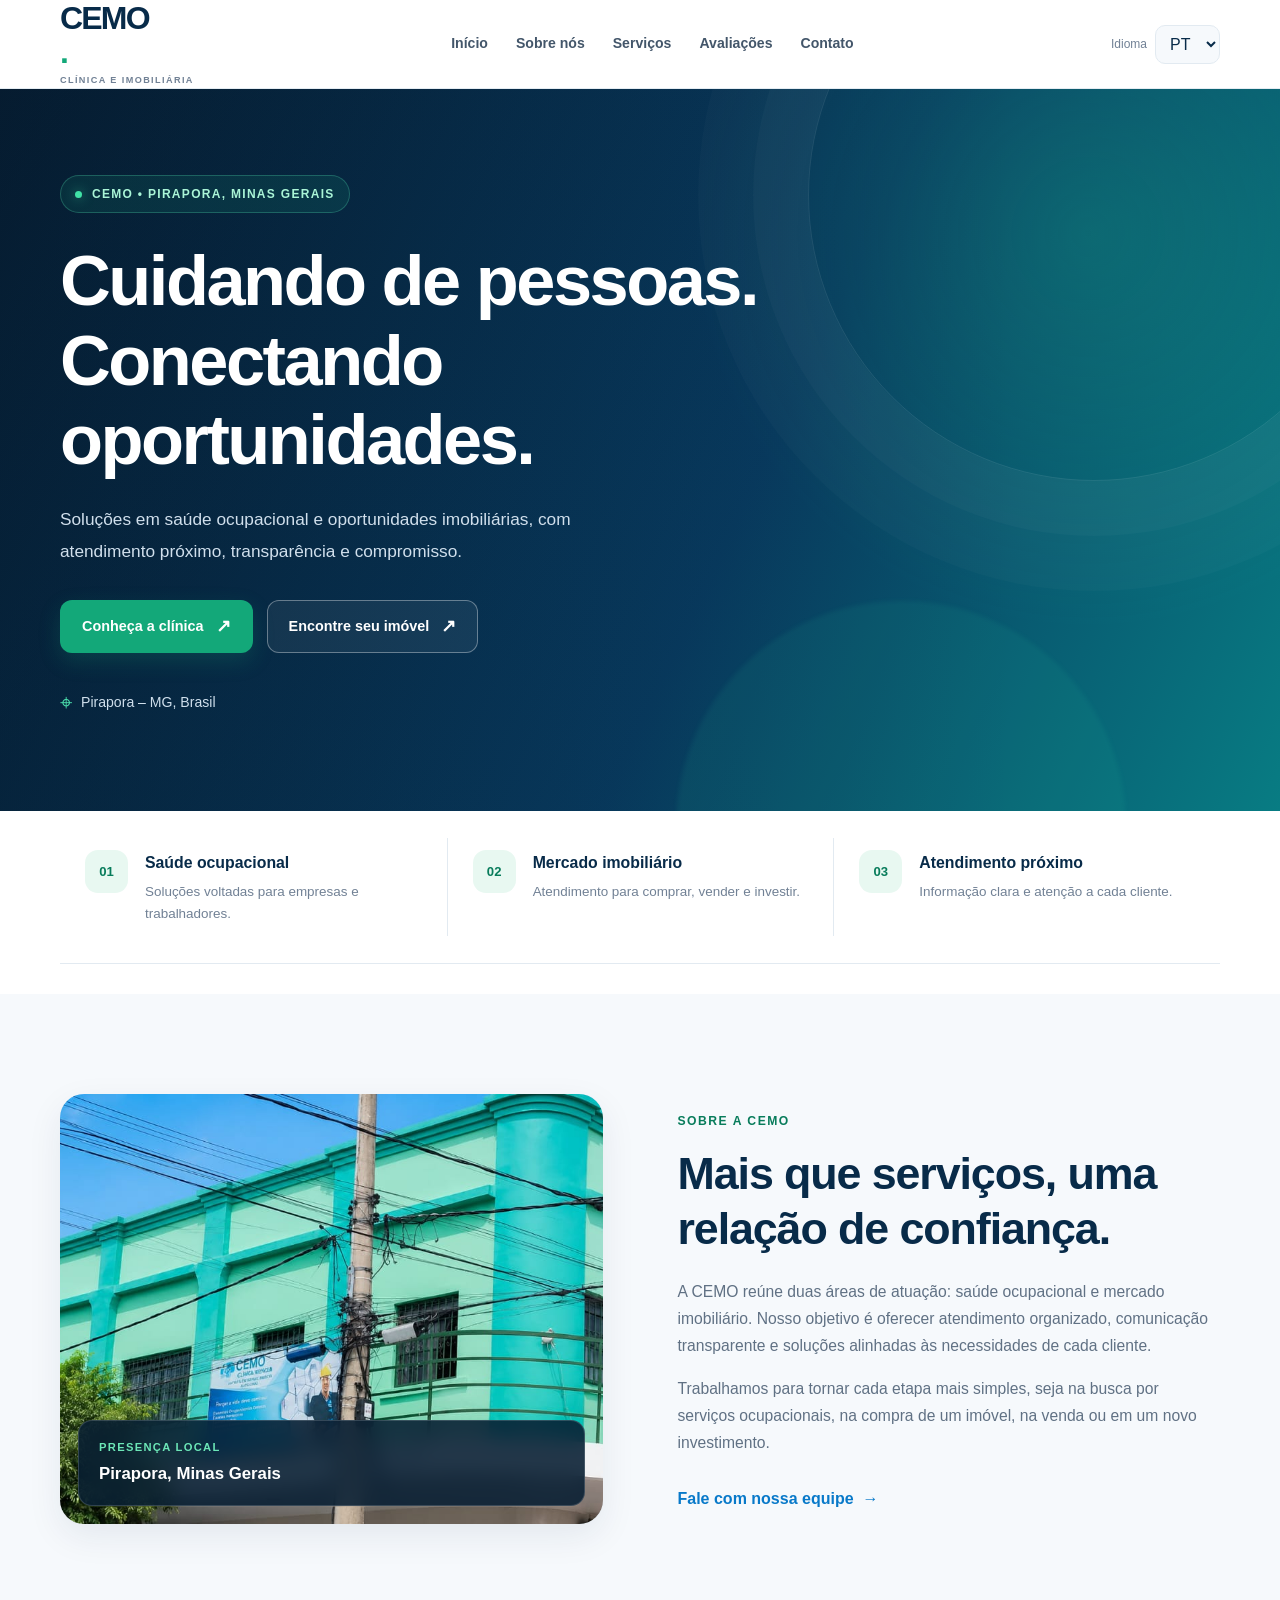
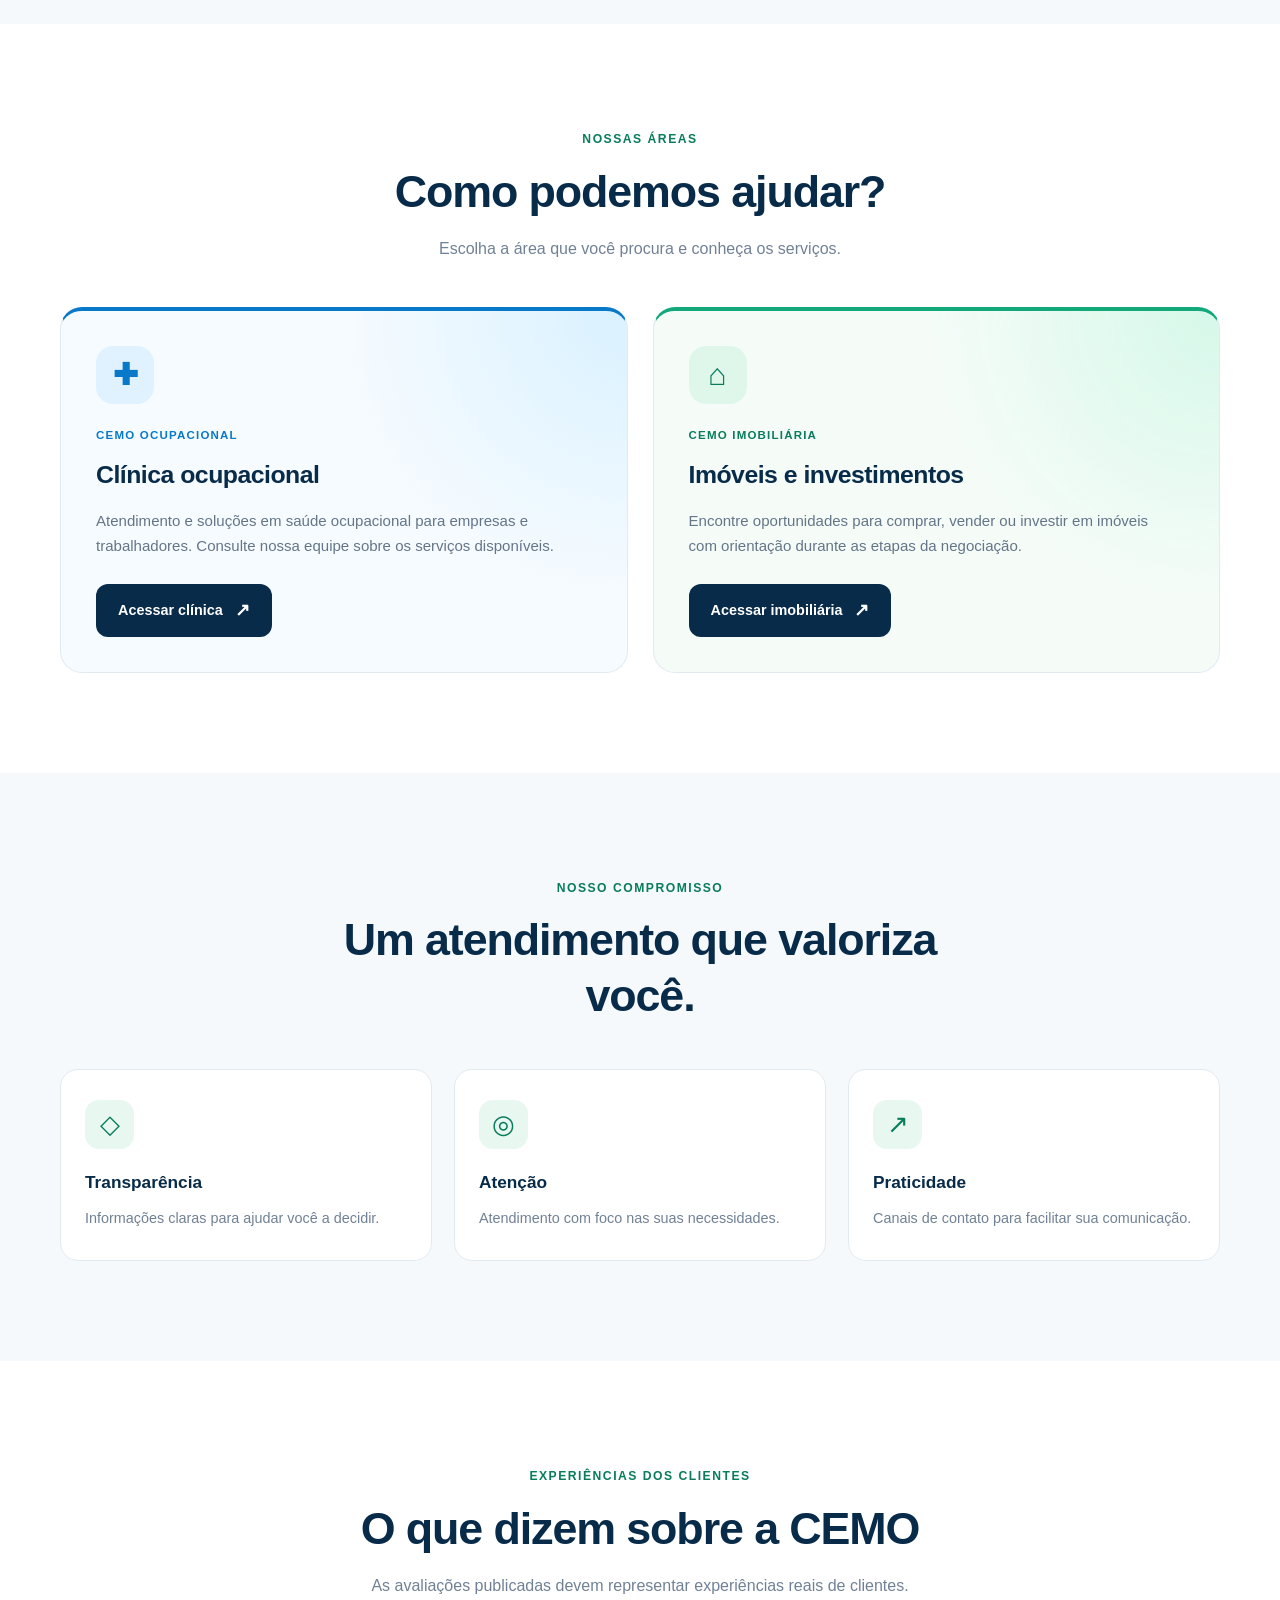
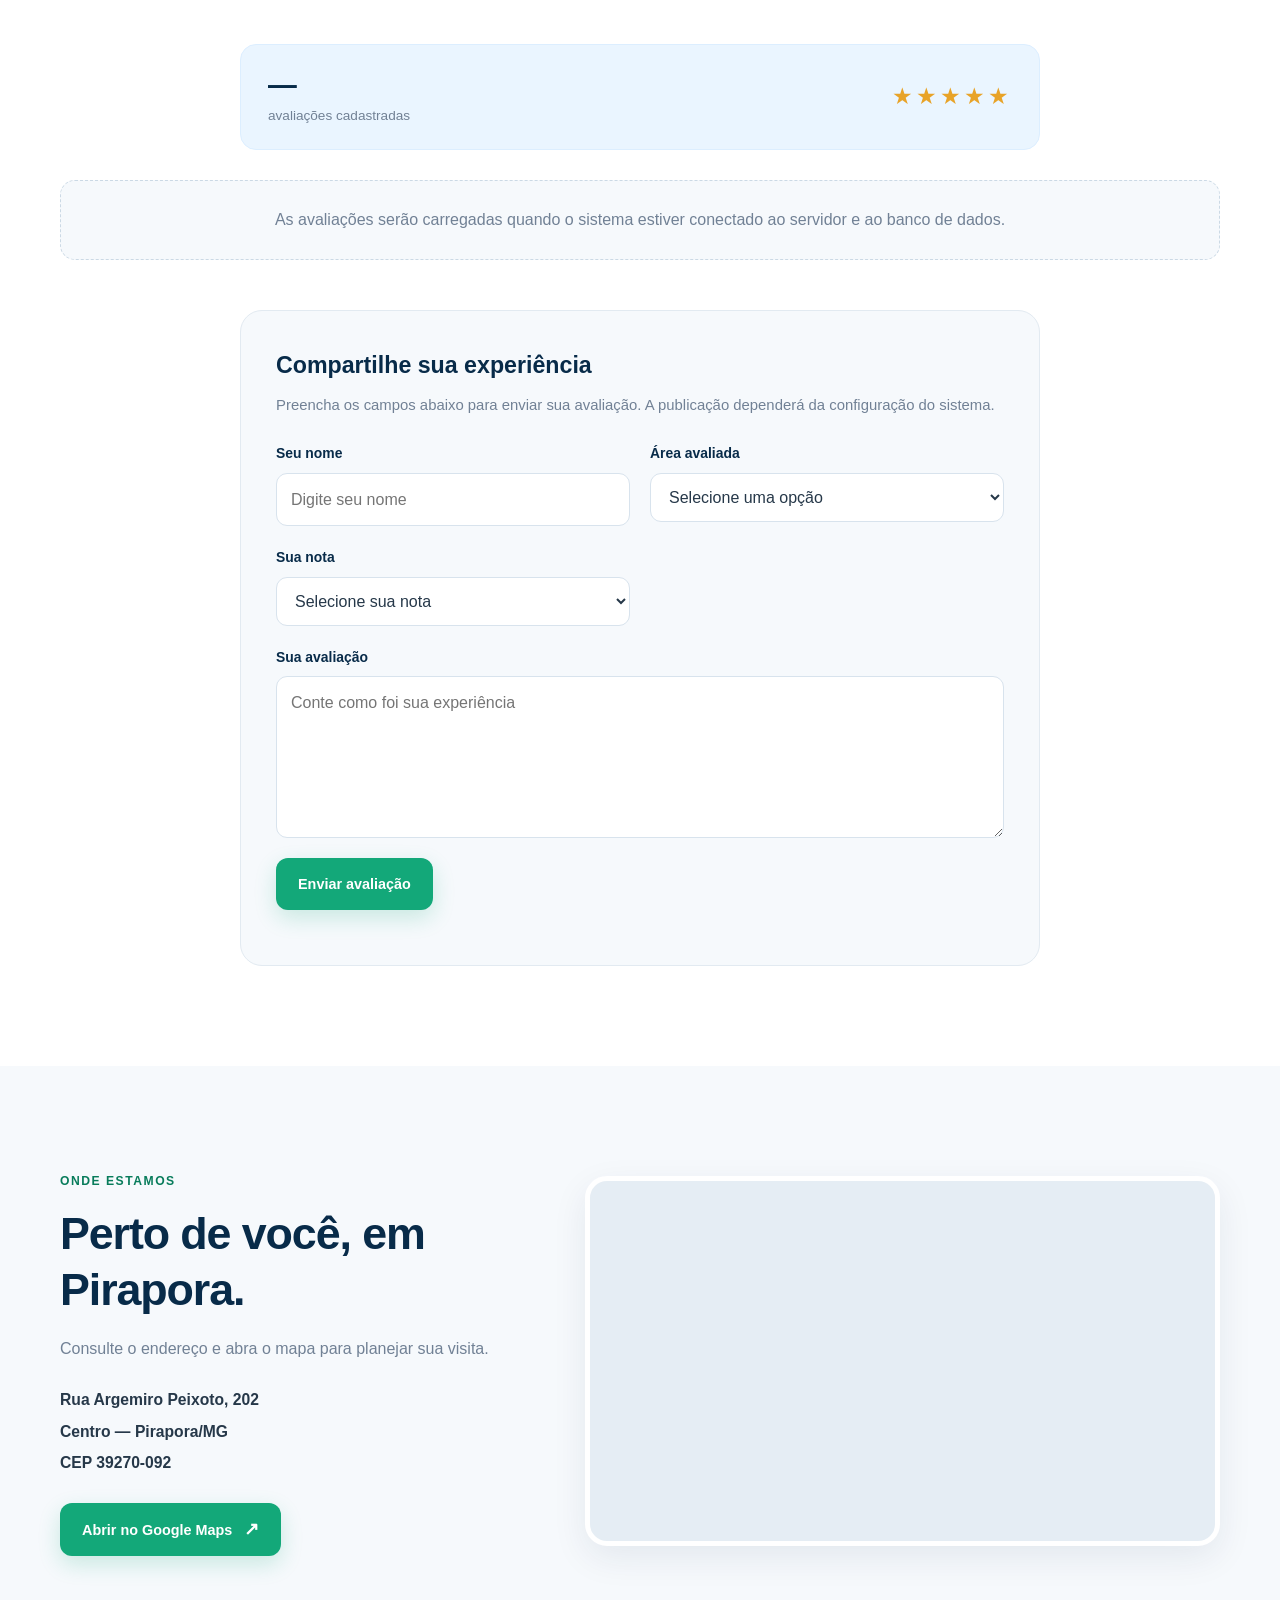
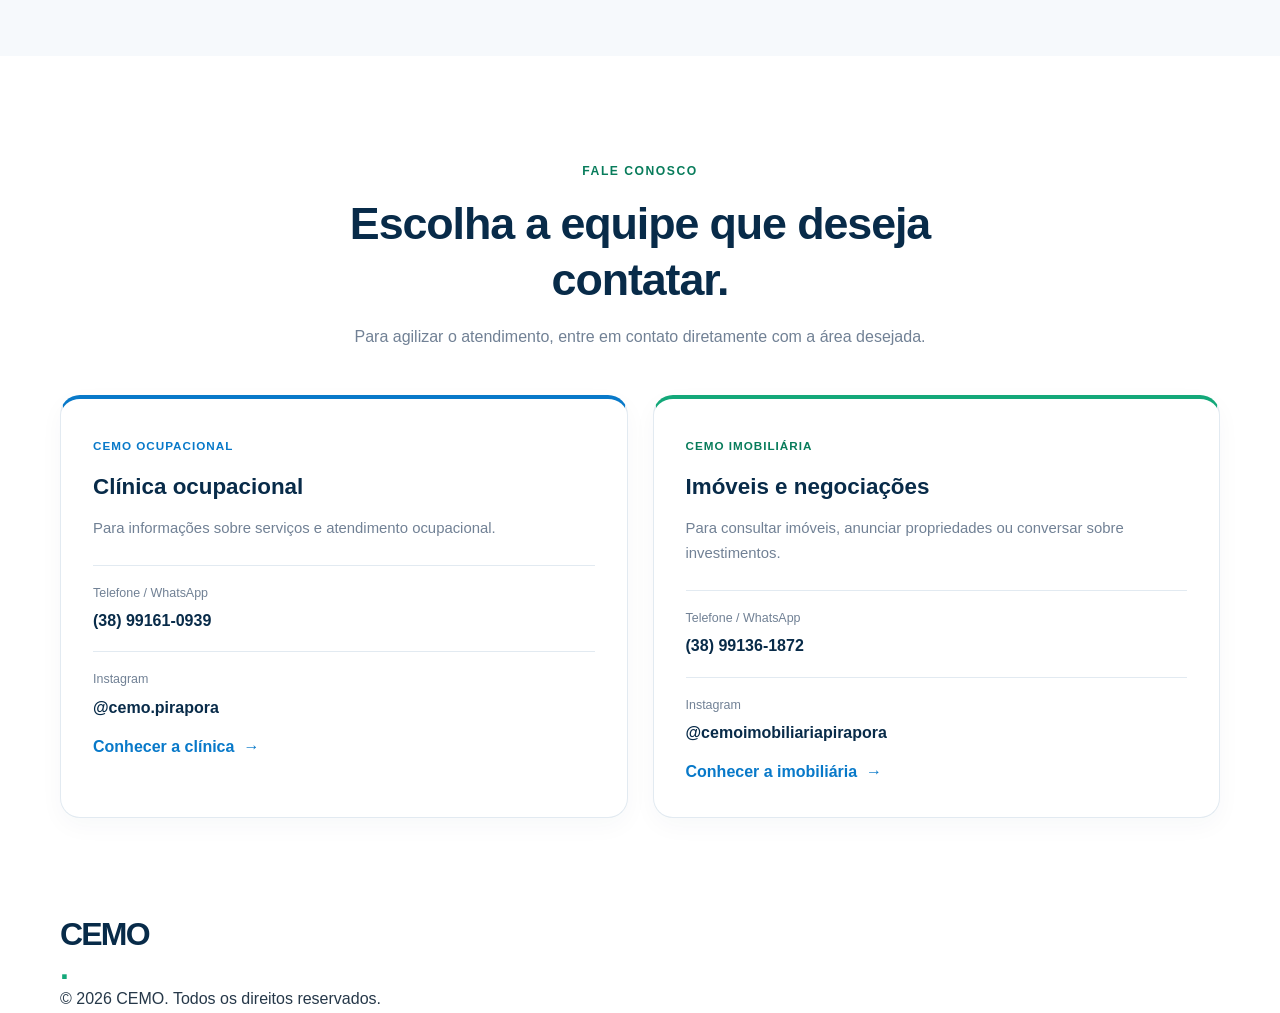
==== commit e8f7c446: "INDEX, CSS E JS INICIAL" ====
--- a/index.html
+++ b/index.html
@@ -1,618 +1,527 @@
 <!DOCTYPE html>
 <html lang="pt-BR">
-
 <head>
+    <meta charset="UTF-8">
+    <meta name="viewport" content="width=device-width, initial-scale=1.0">
+
+    <meta name="description" content="CEMO Pirapora: clínica ocupacional e imobiliária. Conheça nossos serviços, encontre imóveis e entre em contato.">
+
+    <meta name="theme-color" content="#071426">
+
+    <title>CEMO | Clínica Ocupacional e Imobiliária</title>
+
+    <!-- Arquivos CSS: vamos criar depois -->
     <link rel="stylesheet" href="style.css">
     <link rel="stylesheet" href="clinica.css" id="css-clinica" disabled>
     <link rel="stylesheet" href="imobiliaria.css" id="css-imobiliaria" disabled>
+
+    <!-- JavaScript -->
+    <script src="script.js" defer></script>
 </head>
 
 <body>
-    <nav>
-
-<ul class="nav-links">
-
-<li><a href="#avaliacoes">Avaliações</a></li>
-
-<li><a href="#contato">Contato</a></li>
-
-</ul>
-
-<a class="btn-login" href="login.html">
-Área do Proprietário
-</a>
-
-</nav>
-
-<section id="home-principal">
-    <h1>Bem-vindo à CEMO</h1>
-    <button onclick="window.location.href='clinica.html'">Ir para Clínica</button>
-    <button onclick="window.location.href='imobiliaria.html'">Ir para Imobiliária</button>
-</section>
-
-<section id="portal-clinica">
-    <h2>Conteúdo da Clínica</h2>
-</section>
-
-<section id="portal-imobiliaria">
-    <h2>Conteúdo da Imobiliária</h2>
-</section>
-
-<header class="header-container">
-
-<section id="inicio" class="hero">
-
-<div class="hero-overlay"></div>
-
-<div class="hero-content fade-in">
-
-<div class="hero-badge">
- Imobiliária • Medicina Ocupacional • Engenharia
-</div>
-
-<h1>
-CLÍNICA CEMO OCUPACIONAL PIRAPORA-MG
-</h1>
-
-<h2>
-E CEMO IMOBILIÁRIA
-</h2>
-
-<p>
-A Clínica CEMO Ocupacional e a CEMO Imobiliária, localizadas em Pirapora/MG, oferecem soluções completas com profissionalismo, segurança e confiança.<br><br>
-
-Atuamos nas áreas de medicina ocupacional, engenharia de segurança do trabalho e serviços imobiliários, atendendo pessoas e empresas com excelência e compromisso.<br><br>
-
-Conte com uma equipe qualificada, atendimento especializado e soluções eficientes para cuidar da sua empresa, dos seus colaboradores e do seu patrimônio.
-</p>
-
-<div class="hero-buttons">
-
-   <div class="cards-principais">
-
-<div class="card-principal">
-
-<div class="icone-card">
-🏥
-</div>
-
-<h3>Clínica CEMO</h3>
-
-<p>
-
-Saúde ocupacional, exames, engenharia de segurança e atendimento empresarial.
-
-</p>
-
-</div>
-
-<div class="card-principal">
-
-<div class="icone-card">
-🏠
-</div>
-
-<h3>CEMO Imobiliária</h3>
-
-<p>
-
-Compra, venda, locação e administração de imóveis em Pirapora e região.
-
-</p>
-
-
-</div>
-
-</div>
-
-</div>
-
-</div>
-
-</section>
-</header>
-
-
-
-<section id="avaliacoes">
-
-    <h2>Avaliações dos Clientes</h2>
-
-    <p class="subtitulo">
-        A confiança de nossos clientes é a nossa maior conquista.<br><br>
-        Conheça a experiência de quem já escolheu nossos serviços e veja por que somos referência em qualidade, compromisso e atendimento.
-    </p>
-
-    <div class="media">
-        <h1 id="media-nota-num">5.0 ⭐</h1>
-        <p id="media-aprovacao-txt">100% de aprovação</p>
-    </div>
-
-    <!-- AQUI ESTÁ A MUDANÇA: O mural agora fica dentro de um container com scroll -->
-    <div class="container-avaliacoes">
-        <div id="mural-depoimentos" style="margin: 0 auto; text-align: left;">
-            <!-- Seus comentários aparecerão aqui e a caixa rolará automaticamente -->
+
+    <!-- TELA DE CARREGAMENTO -->
+    <div id="loader" class="loader" aria-label="Carregando site">
+        <div class="loader-logo">CEMO<span></span></div>
+        <p>Conectando você às melhores oportunidades</p>
+        <div class="loader-bar">
+            <div class="loader-progress"></div>
         </div>
     </div>
-<div class="estatisticas-site">
-
-<div class="estatistica">
-
-<h3>+500</h3>
-
-<p>Clientes Atendidos</p>
-
-</div>
-
-<div class="estatistica">
-
-<h3>+100</h3>
-
-<p>Empresas Parceiras</p>
-
-</div>
-
-<div class="estatistica">
-
-<h3>5.0</h3>
-
-<p>Avaliação Média</p>
-
-</div>
-
-</div>
-    <form id="form-avaliacao" onsubmit="enviarAvaliacao(event)">
-        <input type="text" id="nome" placeholder="Seu nome" required>
-<input
-type="email"
-id="email"
-placeholder="Seu e-mail"
-required>
-        <select id="nota" required>
-
-<option value="">
-Escolha uma nota
-</option>
-
-<option value="5">
-⭐⭐⭐⭐⭐ Excelente
-</option>
-
-<option value="4">
-⭐⭐⭐⭐ Muito Bom
-</option>
-
-<option value="3">
-⭐⭐⭐ Bom
-</option>
-
-<option value="2">
-⭐⭐ Regular
-</option>
-
-<option value="1">
-⭐ Ruim
-</option>
-
-</select>
-
-        <textarea id="comentario" placeholder="Digite sua avaliação" required></textarea>
-<input
-type="text"
-id="site"
-style="display:none">
-        <button type="submit" class="btn-submit">
-            Enviar Avaliação
-        </button>
-    </form>
-
-</section>
-
-<section id="contato">
-
-<h2>
-Contato
-</h2>
-
-
-<div class="contato-box">
-
-<h3>🏠 CEMO Imobiliária</h3>
-
-<p>
-📲 WhatsApp:
-<a href="https://wa.me/5538991361872" target="_blank">
-(38) 99136-1872
-</a>
-</p>
-
-<p>
-📸 Instagram:
-<a href="https://www.instagram.com/cemoimobiliariapirapora" target="_blank">
-@cemoimobiliariapirapora
-</a>
-</p>
-
-<p>
-📘 Facebook:
-<a href="https://www.facebook.com/search/top?q=cemo%20imob%20pirapora" target="_blank">
-Cemo Imob Pirapora
-</a>
-</p>
-
-</div>
-
-</div>
-
-<div class="contato-box">
-
-<h3>🏥 Clínica CEMO</h3>
-
-<p>
-📲 WhatsApp:
-<a href="https://wa.me/5538991610939" target="_blank">
-(38) 99161-0939
-</a>
-</p>
-
-<p>
-📸 Instagram:
-<a href="https://www.instagram.com/cemo.pirapora" target="_blank">
-@cemo.pirapora
-</a>
-</p>
-
-</div>
-
-</div>
-
-</div>
-
-<div class="endereco">
-
-<h3>📍 Endereço</h3>
-
-<p>
-
-Rua Argemiro Peixoto, 202<br>
-
-Centro - Pirapora/MG<br>
-
-CEP: 39270-092<br><br>
-
-Prédio verde ao lado da Prefeitura Municipal.
-
-
-</p>
-<div>
-
-<div class="horario-atendimento">
-
-<h3>
-🕒 Horário de Atendimento
-</h3>
-
-<p>
-
-Segunda a Sexta
-
-</p>
-
-<p>
-
-08:00 às 18:00
-
-</p>
-
-</div>
-
-</div>
-
-</section>
-
-<footer style="background-color: #0d1624; text-align: center; padding: 25px 10px; border-top: 1px solid rgba(255,255,255,0.05);">
-
-<p>
-
-© 2026 CEMO Imobiliária e Clínica Ocupacional.
-
-Todos os direitos reservados.
-
-</p>
-
-<p>
-
-CRECI: MGJ-0009181
-
-</p>
-
-
-</footer>
-
-<script>
-// CARREGAR AS AVALIAÇÕES E FAZER OS CÁLCULOS
-async function carregarDepoimentosNoSite() {
-    try {
-        const resposta = await fetch("api/listar_avaliacoes.php");
-        const avaliacoes = await resposta.json();
-
-        const mural = document.getElementById("mural-depoimentos");
-        if (!mural) return;
-
-        mural.innerHTML = ""; 
-
-        if (avaliacoes.length === 0) {
-            mural.innerHTML = "<p style='color: rgba(255,255,255,0.4); text-align: center;'>Nenhuma avaliação ainda. Seja o primeiro!</p>";
-            document.getElementById("media-nota-num").innerText = "0.0 ⭐";
-            document.getElementById("media-aprovacao-txt").innerText = "Nenhuma avaliação";
-            return;
-        }
-
-        let somaNotas = 0;
-        let totalNotasPositivas = 0; 
-
-        avaliacoes.forEach(item => {
-            const notaNum = parseInt(item.nota); 
-            somaNotas += notaNum; 
-            
-            if (notaNum >= 4) {
-                totalNotasPositivas++;
-            }
-
-            const estrelas = "⭐".repeat(notaNum);
-            
-            mural.innerHTML += `
-                <div style="background: rgba(255,255,255,0.03); padding: 18px; border-radius: 8px; margin-bottom: 15px; border-left: 4px solid #00ff88; box-shadow: 0 4px 6px rgba(0,0,0,0.1);">
-                    <div style="display: flex; justify-content: space-between; align-items: center; margin-bottom: 8px;">
-                        <strong style="color: #0d1b2a; font-size: 16px;">${item.nome}</strong>
-                        <span style="font-size: 14px;">${estrelas}</span>
+
+    <!-- CABEÇALHO -->
+    <header class="header" id="inicio">
+        <div class="container header-container">
+
+            <a href="#inicio" class="logo" aria-label="CEMO - Página inicial">
+                CEMO<span>.</span>
+                <small>CLÍNICA E IMOBILIÁRIA</small>
+            </a>
+
+            <button
+                class="menu-toggle"
+                id="menu-toggle"
+                type="button"
+                aria-label="Abrir menu"
+                aria-expanded="false"
+                aria-controls="main-nav">
+                <span></span>
+                <span></span>
+                <span></span>
+            </button>
+
+            <nav class="nav" id="main-nav" aria-label="Menu principal">
+                <a href="#inicio" data-i18n="navHome">Início</a>
+                <a href="#sobre" data-i18n="navAbout">Sobre nós</a>
+                <a href="#servicos" data-i18n="navServices">Serviços</a>
+                <a href="#avaliacoes" data-i18n="navReviews">Avaliações</a>
+                <a href="#contato" data-i18n="navContact">Contato</a>
+            </nav>
+
+            <div class="header-actions">
+                <label class="language-label" for="language-select">
+                    Idioma
+                </label>
+                <select id="language-select" aria-label="Selecionar idioma">
+                    <option value="pt">PT</option>
+                    <option value="en">EN</option>
+                    <option value="es">ES</option>
+                </select>
+            </div>
+
+        </div>
+    </header>
+
+    <main>
+
+        <!-- APRESENTAÇÃO PRINCIPAL -->
+        <section class="hero">
+            <div class="hero-overlay"></div>
+
+            <div class="container hero-content">
+                <span class="eyebrow" data-i18n="heroEyebrow">
+                    CEMO • PIRAPORA, MINAS GERAIS
+                </span>
+
+                <h1 data-i18n="heroTitle">
+                    Cuidando de pessoas.
+                    <br>
+                    Conectando oportunidades.
+                </h1>
+
+                <p data-i18n="heroDescription">
+                    Soluções em saúde ocupacional e oportunidades imobiliárias,
+                    com atendimento próximo, transparência e compromisso.
+                </p>
+
+                <div class="hero-buttons">
+                    <a href="clinica.html" class="button button-primary">
+                        Conheça a clínica
+                        <span aria-hidden="true">↗</span>
+                    </a>
+
+                    <a href="imobiliaria.html" class="button button-outline">
+                        Encontre seu imóvel
+                        <span aria-hidden="true">↗</span>
+                    </a>
+                </div>
+
+                <div class="hero-location">
+                    <span aria-hidden="true">⌖</span>
+                    Pirapora – MG, Brasil
+                </div>
+            </div>
+        </section>
+
+        <!-- DESTAQUES -->
+        <section class="highlights">
+            <div class="container highlights-grid">
+
+                <article class="highlight-item">
+                    <span class="highlight-number">01</span>
+                    <div>
+                        <h3>Saúde ocupacional</h3>
+                        <p>Soluções voltadas para empresas e trabalhadores.</p>
                     </div>
-                    <p style="color: rgba(255,255,255,0.8); margin: 0; font-style: italic; line-height: 1.4;">
-                        "${item.comentario}"
-                    </p>
-                </div>
-            `;
-        });
-
-        const mediaGeral = (somaNotas / avaliacoes.length).toFixed(1);
-        const porcentagemAprovacao = Math.round((totalNotasPositivas / avaliacoes.length) * 100);
-
-        document.getElementById("media-nota-num").innerText = `${mediaGeral} ⭐`;
-        document.getElementById("media-aprovacao-txt").innerText = `${porcentagemAprovacao}% de aprovação`;
-
-    } catch (error) {
-        console.error("Erro ao carregar mural:", error);
-    }
-}
-
-//  ENVIA A AVALIAÇÃO
-async function enviarAvaliacao(event) {
-    event.preventDefault(); 
-    const site =
-document.getElementById("site").value;
-
-if(site !== ""){
-
-alert("Spam detectado.");
-
-return;
-
-}
-
-    const nome = document.getElementById("nome").value;
-    const nota = document.getElementById("nota").value;
-    const comentario = document.getElementById("comentario").value;
-
-    const formData = new FormData();
-    formData.append("nome", nome);
-    formData.append("nota", nota);
-    formData.append("comentario", comentario);
-
-    try {
-        const resposta = await fetch("api/cadastrar_avaliacoes.php", {
-            method: "POST",
-            body: formData
-        });
-
-        await resposta.text();
-      
+                </article>
+
+                <article class="highlight-item">
+                    <span class="highlight-number">02</span>
+                    <div>
+                        <h3>Mercado imobiliário</h3>
+                        <p>Atendimento para comprar, vender e investir.</p>
+                    </div>
+                </article>
+
+                <article class="highlight-item">
+                    <span class="highlight-number">03</span>
+                    <div>
+                        <h3>Atendimento próximo</h3>
+                        <p>Informação clara e atenção a cada cliente.</p>
+                    </div>
+                </article>
+
+            </div>
+        </section>
+
+    <!-- SOBRE A CEMO -->
+<section class="section about" id="sobre">
+    <div class="container about-grid">
+
+        <div class="about-image">
+            <img
+                src="assets/home.jpeg"
+                alt="Vista de Pirapora, Minas Gerais"
+                loading="lazy">
+
+            <div class="image-caption">
+                <span>PRESENÇA LOCAL</span>
+                <strong>Pirapora, Minas Gerais</strong>
+            </div>
+        </div>
+
+                <div class="about-content">
+                    <span class="section-label">SOBRE A CEMO</span>
+
+                    <h2>Mais que serviços, uma relação de confiança.</h2>
+
+                    <p>
+                        A CEMO reúne duas áreas de atuação: saúde ocupacional
+                        e mercado imobiliário. Nosso objetivo é oferecer
+                        atendimento organizado, comunicação transparente e
+                        soluções alinhadas às necessidades de cada cliente.
+                    </p>
+
+                    <p>
+                        Trabalhamos para tornar cada etapa mais simples,
+                        seja na busca por serviços ocupacionais, na compra
+                        de um imóvel, na venda ou em um novo investimento.
+                    </p>
+
+                    <a href="#contato" class="text-link">
+                        Fale com nossa equipe <span aria-hidden="true">→</span>
+                    </a>
+                </div>
+
+            </div>
+        </section>
+
+        <!-- SERVIÇOS -->
+        <section class="section services" id="servicos">
+            <div class="container">
+
+                <div class="section-heading">
+                    <span class="section-label">NOSSAS ÁREAS</span>
+                    <h2>Como podemos ajudar?</h2>
+                    <p>
+                        Escolha a área que você procura e conheça os serviços.
+                    </p>
+                </div>
+
+                <div class="services-grid">
+
+                    <article class="service-card service-clinic">
+                        <div class="service-icon" aria-hidden="true">✚</div>
+
+                        <span class="card-category">CEMO OCUPACIONAL</span>
+
+                        <h3>Clínica ocupacional</h3>
+
+                        <p>
+                            Atendimento e soluções em saúde ocupacional
+                            para empresas e trabalhadores. Consulte nossa
+                            equipe sobre os serviços disponíveis.
+                        </p>
+
+                        <a href="clinica.html" class="button button-dark">
+                            Acessar clínica <span aria-hidden="true">↗</span>
+                        </a>
+                    </article>
+
+                    <article class="service-card service-real-estate">
+                        <div class="service-icon" aria-hidden="true">⌂</div>
+
+                        <span class="card-category">CEMO IMOBILIÁRIA</span>
+
+                        <h3>Imóveis e investimentos</h3>
+
+                        <p>
+                            Encontre oportunidades para comprar, vender
+                            ou investir em imóveis com orientação durante
+                            as etapas da negociação.
+                        </p>
+
+                        <a href="imobiliaria.html" class="button button-dark">
+                            Acessar imobiliária <span aria-hidden="true">↗</span>
+                        </a>
+                    </article>
+
+                </div>
+            </div>
+        </section>
+
+        <!-- DIFERENCIAIS -->
+        <section class="section differentials">
+            <div class="container">
+
+                <div class="section-heading">
+                    <span class="section-label">NOSSO COMPROMISSO</span>
+                    <h2>Um atendimento que valoriza você.</h2>
+                </div>
+
+                <div class="differentials-grid">
+
+                    <article class="differential">
+                        <span class="differential-icon" aria-hidden="true">◇</span>
+                        <h3>Transparência</h3>
+                        <p>Informações claras para ajudar você a decidir.</p>
+                    </article>
+
+                    <article class="differential">
+                        <span class="differential-icon" aria-hidden="true">◎</span>
+                        <h3>Atenção</h3>
+                        <p>Atendimento com foco nas suas necessidades.</p>
+                    </article>
+
+                    <article class="differential">
+                        <span class="differential-icon" aria-hidden="true">↗</span>
+                        <h3>Praticidade</h3>
+                        <p>Canais de contato para facilitar sua comunicação.</p>
+                    </article>
+
+                </div>
+            </div>
+        </section>
+
+        <!-- AVALIAÇÕES -->
+        <section class="section reviews" id="avaliacoes">
+            <div class="container">
+
+                <div class="section-heading">
+                    <span class="section-label">EXPERIÊNCIAS DOS CLIENTES</span>
+                    <h2>O que dizem sobre a CEMO</h2>
+                    <p>
+                        As avaliações publicadas devem representar experiências
+                        reais de clientes.
+                    </p>
+                </div>
+
+                <div class="reviews-summary">
+                    <div>
+                        <strong id="reviews-count">0</strong>
+                        <span>avaliações cadastradas</span>
+                    </div>
+
+                    <div class="reviews-stars" aria-label="Avaliações por estrelas">
+                        ★★★★★
+                    </div>
+                </div>
+
+                <div id="reviews-list" class="reviews-grid" aria-live="polite">
+                    <p class="reviews-message">
+                        As avaliações serão exibidas aqui quando o sistema
+                        de avaliações estiver conectado ao banco de dados.
+                    </p>
+                </div>
+
+                <div class="review-form-container">
+                    <h3>Compartilhe sua experiência</h3>
+
+                    <p>
+                        Preencha os campos abaixo para enviar sua avaliação.
+                        A publicação dependerá da configuração do sistema.
+                    </p>
+
+                    <form id="review-form">
+                        <div class="form-group">
+                            <label for="review-name">Seu nome</label>
+                            <input
+                                type="text"
+                                id="review-name"
+                                name="name"
+                                maxlength="80"
+                                placeholder="Digite seu nome"
+                                required>
+                        </div>
+
+                        <div class="form-group">
+                            <label for="review-area">Área avaliada</label>
+                            <select id="review-area" name="area" required>
+                                <option value="">Selecione uma opção</option>
+                                <option value="clinica">Clínica ocupacional</option>
+                                <option value="imobiliaria">Imobiliária</option>
+                            </select>
+                        </div>
+
+                        <div class="form-group">
+                            <label for="review-rating">Sua nota</label>
+                            <select id="review-rating" name="rating" required>
+                                <option value="">Selecione sua nota</option>
+                                <option value="5">★★★★★ — Excelente</option>
+                                <option value="4">★★★★☆ — Muito bom</option>
+                                <option value="3">★★★☆☆ — Bom</option>
+                                <option value="2">★★☆☆☆ — Regular</option>
+                                <option value="1">★☆☆☆☆ — Precisa melhorar</option>
+                            </select>
+                        </div>
+
+                        <div class="form-group">
+                            <label for="review-comment">Sua avaliação</label>
+                            <textarea
+                                id="review-comment"
+                                name="comment"
+                                rows="5"
+                                maxlength="1000"
+                                placeholder="Conte como foi sua experiência"
+                                required></textarea>
+                        </div>
+
+                        <button type="submit" class="button button-primary">
+                            Enviar avaliação
+                        </button>
+
+                        <p id="review-status" class="form-status" aria-live="polite"></p>
+                    </form>
+                </div>
+
+            </div>
+        </section>
+
+        <!-- LOCALIZAÇÃO -->
+        <section class="section location" id="localizacao">
+            <div class="container location-grid">
+
+                <div class="location-content">
+                    <span class="section-label">ONDE ESTAMOS</span>
+
+                    <h2>Perto de você, em Pirapora.</h2>
+
+                    <p>
+                        Consulte o endereço e abra o mapa para planejar sua visita.
+                    </p>
+
+                    <address id="company-address">
+                        Rua Argemiro Peixoto, 202<br>
+                        Centro — Pirapora/MG<br>
+                        CEP 39270-092
+                    </address>
+
+                    <a
+                        href="https://www.google.com/maps/search/?api=1&query=Rua+Argemiro+Peixoto+202+Pirapora+MG"
+                        id="maps-link"
+                        class="button button-primary"
+                        target="_blank"
+                        rel="noopener noreferrer">
+                        Abrir no Google Maps <span aria-hidden="true">↗</span>
+                    </a>
+                </div>
+
+                <div class="location-map">
+                    <iframe
+                        id="maps-frame"
+                        title="Mapa da localização da CEMO em Pirapora"
+                        src="https://maps.google.com/maps?q=Rua%20Argemiro%20Peixoto%20202%20Pirapora%20MG&t=&z=15&ie=UTF8&iwloc=&output=embed"
+                        loading="lazy"
+                        referrerpolicy="no-referrer-when-downgrade"
+                        allowfullscreen>
+                    </iframe>
+                </div>
+
+            </div>
+        </section>
+
+        <!-- CONTATO -->
+        <section class="section contact" id="contato">
+            <div class="container">
+
+                <div class="section-heading">
+                    <span class="section-label">FALE CONOSCO</span>
+                    <h2>Escolha a equipe que deseja contatar.</h2>
+                    <p>
+                        Para agilizar o atendimento, entre em contato
+                        diretamente com a área desejada.
+                    </p>
+                </div>
+
+                <div class="contact-grid">
+
+                    <!-- CONTATO DA CLÍNICA -->
+                    <article class="contact-card">
+                        <span class="contact-tag">CEMO OCUPACIONAL</span>
+
+                        <h3>Clínica ocupacional</h3>
+
+                        <p>
+                            Para informações sobre serviços e atendimento
+                            ocupacional.
+                        </p>
+
+                        <div class="contact-detail">
+                            <span>Telefone / WhatsApp</span>
+                            <a href="https://wa.me/5538991610939"
+                               target="_blank"
+                               rel="noopener noreferrer"
+                               id="clinic-whatsapp">
+                                (38) 99161-0939
+                            </a>
+                        </div>
+
+                        <div class="contact-detail">
+                            <span>Instagram</span>
+                            <a href="https://www.instagram.com/cemo.pirapora"
+                               target="_blank"
+                               rel="noopener noreferrer"
+                               id="clinic-instagram">
+                                @cemo.pirapora
+                            </a>
+                        </div>
+
+                        <a href="clinica.html" class="text-link">
+                            Conhecer a clínica <span aria-hidden="true">→</span>
+                        </a>
+                    </article>
+
+                    <!-- CONTATO DA IMOBILIÁRIA -->
+                    <article class="contact-card">
+                        <span class="contact-tag">CEMO IMOBILIÁRIA</span>
+
+                        <h3>Imóveis e negociações</h3>
+
+                        <p>
+                            Para consultar imóveis, anunciar propriedades
+                            ou conversar sobre investimentos.
+                        </p>
+
+                        <div class="contact-detail">
+                            <span>Telefone / WhatsApp</span>
+                            <a href="https://wa.me/5538991361872"
+                               target="_blank"
+                               rel="noopener noreferrer"
+                               id="real-estate-whatsapp">
+                                (38) 99136-1872
+                            </a>
+                        </div>
+
+                        <div class="contact-detail">
+                            <span>Instagram</span>
+                            <a href="https://www.instagram.com/cemoimobiliariapirapora"
+                               target="_blank"
+                               rel="noopener noreferrer"
+                               id="real-estate-instagram">
+                                @cemoimobiliariapirapora
+                            </a>
+                        </div>
+
+                        <a href="imobiliaria.html" class="text-link">
+                            Conhecer a imobiliária <span aria-hidden="true">→</span>
+                        </a>
+                    </article>
+
+                </div>
+            </div>
+        </section>
+
+    </main>
+
+    <!-- RODAPÉ -->
+    <footer class="footer">
+        <div class="container footer-grid">
+
+            <div class="footer-brand">
+                <a href="#inicio" class="logo footer-logo">
+                    CEMO<span>.</span>
+                </a>
+
+                <p>
+                    &copy; <span id="current-year">2024</span> CEMO. Todos os direitos reservados.
+
+                </p>
         
-        window.location.reload();
-
-    } catch (error) {
-        console.error("Erro ao enviar avaliação:", error);
-    
-    
-    }
-}
-
-window.onload = () => {
-    carregarDepoimentosNoSite();
-};
-</script>
-
-<script>
-const reveals = document.querySelectorAll('.imovel, .botao-servico, .contatos div');
-
-function revealOnScroll(){
-    const windowHeight = window.innerHeight;
-
-    reveals.forEach(el => {
-        const elementTop = el.getBoundingClientRect().top;
-
-        if(elementTop < windowHeight - 100){
-            el.classList.add('active');
-        }
-    });
-}
-
-window.addEventListener('scroll', revealOnScroll);
-revealOnScroll();
-</script>
-
-<script>
-function limitarNota(input) {
-    let valor = parseInt(input.value);
-
-    if (isNaN(valor)) return;
-
-    if (valor > 5) input.value = 5;
-    if (valor < 1) input.value = 1;
-}
-</script>
-
-<script>
-
-function mostrarClinica(){
-
-document.getElementById("clinica").scrollIntoView({
-behavior:"smooth"
-});
-
-}
-
-function mostrarImobiliaria(){
-
-document.getElementById("imobiliaria").scrollIntoView({
-behavior:"smooth"
-});
-
-}
-
-</script>
-
-
-<div id="cookie-banner">
-
-<p>
-
-Utilizamos cookies para melhorar sua experiência.
-
-</p>
-
-<button onclick="aceitarCookies()">
-
-Aceitar
-
-</button>
-
-</div>
-<script>
-
-function aceitarCookies(){
-
-localStorage.setItem(
-"cookiesAceitos",
-"sim"
-);
-
-document
-.getElementById("cookie-banner")
-.style.display =
-"none";
-
-}
-
-window.addEventListener(
-"load",
-function(){
-
-if(
-localStorage.getItem(
-"cookiesAceitos"
-)
-==="sim"
-){
-
-document
-.getElementById(
-"cookie-banner"
-)
-.style.display=
-"none";
-
-}
-
-}
-);
-
-</script>
-<a
-href="https://wa.me/5538991361872"
-target="_blank"
-class="whatsapp-flutuante">
-
-📲
-
-</a>
-<button
-id="btn-topo"
-onclick="voltarTopo()">
-
-⬆
-
-</button>
-<script>
-
-function voltarTopo(){
-
-window.scrollTo({
-
-top:0,
-
-behavior:"smooth"
-
-});
-
-}
-
-window.addEventListener("scroll",()=>{
-
-const botao =
-document.getElementById("btn-topo");
-
-if(window.scrollY > 500){
-
-botao.style.display = "block";
-
-}else{
-
-botao.style.display = "none";
-
-}
-
-});
-
-</script>
-
-<script>
-        function trocarPortal(tipo) {
-            // Esconde a Home
-            document.getElementById("home-principal").style.display = "none";
-            
-            // Esconde ambos os portais antes de mostrar
-            document.getElementById("portal-clinica").style.display = "none";
-            document.getElementById("portal-imobiliaria").style.display = "none";
-
-            // Ativa o portal e o CSS correto
-            if (tipo === 'clinica') {
-                document.getElementById("portal-clinica").style.display = "block";
-                document.getElementById("css-clinica").disabled = false;
-                document.getElementById("css-imobiliaria").disabled = true;
-            } else {
-                document.getElementById("portal-imobiliaria").style.display = "block";
-                document.getElementById("css-imobiliaria").disabled = false;
-                document.getElementById("css-clinica").disabled = true;
-            }
-        }
-
-        function voltarInicio() {
-            document.getElementById("home-principal").style.display = "block";
-            document.getElementById("portal-clinica").style.display = "none";
-            document.getElementById("portal-imobiliaria").style.display = "none";
-            document.getElementById("css-clinica").disabled = true;
-            document.getElementById("css-imobiliaria").disabled = true;
-        }
-    </script>
-</body>
-</html>+          </div>
+         </div>
+        </footer>
+        
+        </body>
+        </html>
+        
--- a/style.css
+++ b/style.css
@@ -1,2 +1,1081 @@
-#portal-clinica, #portal-imobiliaria { display: none !important; }
-#home-principal { display: block !important; }+
+
+:root {
+    --navy: #082b49;
+    --navy-dark: #061d32;
+    --blue: #0879c9;
+    --blue-light: #eaf5ff;
+    --green: #13a879;
+    --green-dark: #087c5b;
+    --green-light: #e8f8f1;
+    --white: #ffffff;
+    --background: #f6f9fc;
+    --text: #263849;
+    --muted: #718195;
+    --border: #e2eaf1;
+    --shadow: 0 12px 35px rgba(8, 43, 73, 0.08);
+    --radius: 18px;
+    --transition: 0.25s ease;
+}
+
+* {
+    margin: 0;
+    padding: 0;
+    box-sizing: border-box;
+}
+
+html {
+    scroll-behavior: smooth;
+    scroll-padding-top: 100px;
+}
+
+body {
+    font-family: "Segoe UI", Arial, sans-serif;
+    background: var(--white);
+    color: var(--text);
+    line-height: 1.7;
+    -webkit-font-smoothing: antialiased;
+}
+
+body,
+button,
+input,
+select,
+textarea {
+    font-family: "Segoe UI", Arial, sans-serif;
+}
+
+img {
+    display: block;
+    max-width: 100%;
+}
+
+a {
+    color: inherit;
+    text-decoration: none;
+}
+
+button,
+input,
+select,
+textarea {
+    font: inherit;
+}
+
+button,
+a,
+select {
+    -webkit-tap-highlight-color: transparent;
+}
+
+button:focus-visible,
+a:focus-visible,
+input:focus-visible,
+select:focus-visible,
+textarea:focus-visible {
+    outline: 3px solid rgba(8, 121, 201, 0.35);
+    outline-offset: 3px;
+}
+
+.container {
+    width: min(1160px, calc(100% - 48px));
+    margin-inline: auto;
+}
+
+/* =========================================
+   CARREGAMENTO
+========================================= */
+
+.loader {
+    position: fixed;
+    inset: 0;
+    z-index: 9999;
+    display: flex;
+    flex-direction: column;
+    align-items: center;
+    justify-content: center;
+    gap: 12px;
+    padding: 24px;
+    background: var(--navy-dark);
+    color: var(--white);
+    text-align: center;
+}
+
+.loader-logo {
+    font-size: 3rem;
+    font-weight: 850;
+    letter-spacing: -2px;
+}
+
+.loader-logo span {
+    color: #36d6a0;
+}
+
+.loader p {
+    color: #c3d4e4;
+    font-size: 0.95rem;
+}
+
+.loader-bar {
+    width: min(230px, 80%);
+    height: 5px;
+    overflow: hidden;
+    margin-top: 14px;
+    border-radius: 99px;
+    background: rgba(255, 255, 255, 0.15);
+}
+
+.loader-progress {
+    width: 40%;
+    height: 100%;
+    border-radius: inherit;
+    background: linear-gradient(90deg, var(--blue), #43e0aa);
+    animation: loader-progress 1.3s ease-in-out infinite;
+}
+
+@keyframes loader-progress {
+    from {
+        transform: translateX(-110%);
+    }
+
+    to {
+        transform: translateX(270%);
+    }
+}
+
+/* =========================================
+   CABEÇALHO
+========================================= */
+
+.header {
+    position: sticky;
+    top: 0;
+    z-index: 1000;
+    background: rgba(255, 255, 255, 0.96);
+    border-bottom: 1px solid rgba(226, 234, 241, 0.9);
+    backdrop-filter: blur(16px);
+    -webkit-backdrop-filter: blur(16px);
+}
+
+.header-container {
+    min-height: 88px;
+    display: flex;
+    align-items: center;
+    justify-content: space-between;
+    gap: 28px;
+}
+
+.logo {
+    display: inline-flex;
+    flex-direction: column;
+    flex-shrink: 0;
+    color: var(--navy);
+    font-size: 2rem;
+    font-weight: 850;
+    letter-spacing: -1.8px;
+    line-height: 1.05;
+}
+
+.logo > span {
+    display: inline;
+    color: var(--green);
+}
+
+.logo small {
+    margin-top: 7px;
+    color: var(--muted);
+    font-size: 0.57rem;
+    font-weight: 750;
+    letter-spacing: 1.4px;
+}
+
+.nav {
+    display: flex;
+    align-items: center;
+    justify-content: center;
+    gap: 28px;
+}
+
+.nav a {
+    position: relative;
+    padding: 10px 0;
+    color: #43566a;
+    font-size: 0.88rem;
+    font-weight: 650;
+    transition: color var(--transition);
+}
+
+.nav a::after {
+    position: absolute;
+    right: 0;
+    bottom: 2px;
+    left: 0;
+    height: 2px;
+    content: "";
+    background: var(--green);
+    transform: scaleX(0);
+    transform-origin: left;
+    transition: transform var(--transition);
+}
+
+.nav a:hover {
+    color: var(--blue);
+}
+
+.nav a:hover::after {
+    transform: scaleX(1);
+}
+
+.header-actions {
+    display: flex;
+    align-items: center;
+    gap: 8px;
+}
+
+.language-label {
+    color: var(--muted);
+    font-size: 0.75rem;
+}
+
+#language-select {
+    min-width: 58px;
+    padding: 9px 10px;
+    color: var(--navy);
+    background: var(--background);
+    border: 1px solid var(--border);
+    border-radius: 10px;
+    cursor: pointer;
+}
+
+.menu-toggle {
+    display: none;
+    width: 44px;
+    height: 44px;
+    padding: 10px;
+    flex-direction: column;
+    align-items: center;
+    justify-content: center;
+    gap: 5px;
+    background: var(--blue-light);
+    border: 0;
+    border-radius: 12px;
+    cursor: pointer;
+}
+
+.menu-toggle span {
+    width: 21px;
+    height: 2px;
+    border-radius: 4px;
+    background: var(--navy);
+    transition: var(--transition);
+}
+
+/* =========================================
+   APRESENTAÇÃO PRINCIPAL — HERO
+========================================= */
+
+.hero {
+    position: relative;
+    display: flex;
+    align-items: center;
+    min-height: 570px;
+    overflow: hidden;
+    isolation: isolate;
+    background:
+        radial-gradient(
+            circle at 85% 20%,
+            rgba(29, 186, 138, 0.23),
+            transparent 32%
+        ),
+        linear-gradient(115deg, #061d32 0%, #083b60 58%, #087c83 100%);
+}
+
+.hero::before {
+    position: absolute;
+    z-index: -1;
+    top: -180px;
+    right: -100px;
+    width: 570px;
+    height: 570px;
+    content: "";
+    border: 1px solid rgba(255, 255, 255, 0.1);
+    border-radius: 50%;
+    box-shadow:
+        0 0 0 55px rgba(255, 255, 255, 0.025),
+        0 0 0 110px rgba(255, 255, 255, 0.02);
+}
+
+.hero::after {
+    position: absolute;
+    z-index: -1;
+    right: 12%;
+    bottom: -240px;
+    width: 450px;
+    height: 450px;
+    content: "";
+    border-radius: 50%;
+    background: rgba(39, 214, 160, 0.08);
+    filter: blur(2px);
+}
+
+.hero-overlay {
+    position: absolute;
+    inset: 0;
+    z-index: -1;
+    pointer-events: none;
+    background: linear-gradient(
+        90deg,
+        rgba(4, 24, 42, 0.25),
+        transparent 80%
+    );
+}
+
+.hero-content {
+    position: relative;
+    padding-top: 86px;
+    padding-bottom: 90px;
+    animation: hero-enter 0.8s ease both;
+}
+
+.eyebrow {
+    display: inline-flex;
+    align-items: center;
+    gap: 10px;
+    padding: 8px 14px;
+    color: #aaf5d7;
+    background: rgba(30, 208, 151, 0.1);
+    border: 1px solid rgba(91, 239, 189, 0.25);
+    border-radius: 99px;
+    font-size: 0.75rem;
+    font-weight: 750;
+    letter-spacing: 1.3px;
+}
+
+.eyebrow::before {
+    width: 7px;
+    height: 7px;
+    content: "";
+    border-radius: 50%;
+    background: #40e2a6;
+    box-shadow: 0 0 12px rgba(64, 226, 166, 0.6);
+}
+
+.hero h1 {
+    max-width: 760px;
+    margin-top: 28px;
+    color: var(--white);
+    font-size: clamp(2.5rem, 5.5vw, 4.5rem);
+    font-weight: 800;
+    letter-spacing: -2.5px;
+    line-height: 1.13;
+}
+
+.hero-content > p {
+    max-width: 590px;
+    margin-top: 24px;
+    color: #d0dfec;
+    font-size: 1.08rem;
+    line-height: 1.85;
+}
+
+.hero-buttons {
+    display: flex;
+    flex-wrap: wrap;
+    gap: 14px;
+    margin-top: 32px;
+}
+
+.button {
+    display: inline-flex;
+    min-height: 52px;
+    align-items: center;
+    justify-content: center;
+    gap: 12px;
+    padding: 13px 21px;
+    border: 1px solid transparent;
+    border-radius: 12px;
+    font-size: 0.9rem;
+    font-weight: 750;
+    line-height: 1.4;
+    cursor: pointer;
+    transition:
+        transform var(--transition),
+        box-shadow var(--transition),
+        background var(--transition),
+        color var(--transition);
+}
+
+.button:hover {
+    transform: translateY(-3px);
+}
+
+.button span {
+    font-size: 1.1rem;
+    transition: transform var(--transition);
+}
+
+.button:hover span {
+    transform: translate(2px, -2px);
+}
+
+.button-primary {
+    color: var(--white);
+    background: var(--green);
+    box-shadow: 0 8px 22px rgba(19, 168, 121, 0.2);
+}
+
+.button-primary:hover {
+    background: var(--green-dark);
+    box-shadow: 0 12px 25px rgba(19, 168, 121, 0.26);
+}
+
+.button-outline {
+    color: var(--white);
+    background: rgba(255, 255, 255, 0.06);
+    border-color: rgba(255, 255, 255, 0.35);
+}
+
+.button-outline:hover {
+    color: var(--navy);
+    background: var(--white);
+}
+
+.hero-location {
+    display: flex;
+    align-items: center;
+    gap: 9px;
+    margin-top: 32px;
+    color: #cfdfec;
+    font-size: 0.88rem;
+}
+
+.hero-location > span {
+    color: #4ce0ad;
+    font-size: 1.35rem;
+}
+
+@keyframes hero-enter {
+    from {
+        opacity: 0;
+        transform: translateY(20px);
+    }
+
+    to {
+        opacity: 1;
+        transform: translateY(0);
+    }
+}
+
+/* =========================================
+   DESTAQUES
+========================================= */
+
+.highlights {
+    position: relative;
+    z-index: 2;
+    padding: 0 0 30px;
+    background: var(--white);
+}
+
+.highlights-grid {
+    display: grid;
+    grid-template-columns: repeat(3, minmax(0, 1fr));
+    padding: 27px 0;
+    border-bottom: 1px solid var(--border);
+}
+
+.highlight-item {
+    display: flex;
+    align-items: flex-start;
+    gap: 17px;
+    padding: 12px 25px;
+}
+
+.highlight-item + .highlight-item {
+    border-left: 1px solid var(--border);
+}
+
+.highlight-number {
+    display: flex;
+    width: 43px;
+    height: 43px;
+    flex-shrink: 0;
+    align-items: center;
+    justify-content: center;
+    color: var(--green-dark);
+    background: var(--green-light);
+    border-radius: 13px;
+    font-size: 0.82rem;
+    font-weight: 850;
+}
+
+.highlight-item h3 {
+    margin-bottom: 4px;
+    color: var(--navy);
+    font-size: 0.99rem;
+    font-weight: 750;
+}
+
+.highlight-item p {
+    color: var(--muted);
+    font-size: 0.84rem;
+    line-height: 1.6;
+}
+
+/* =========================================
+   SEÇÕES GERAIS
+========================================= */
+
+.section {
+    padding: 100px 0;
+}
+
+.section-label {
+    display: inline-block;
+    margin-bottom: 14px;
+    color: var(--green-dark);
+    font-size: 0.76rem;
+    font-weight: 800;
+    letter-spacing: 1.5px;
+}
+
+.section h2,
+.section-heading h2 {
+    color: var(--navy);
+    font-size: clamp(1.9rem, 3.6vw, 2.8rem);
+    font-weight: 800;
+    letter-spacing: -1.1px;
+    line-height: 1.25;
+}
+
+.section-heading {
+    max-width: 690px;
+    margin: 0 auto 45px;
+    text-align: center;
+}
+
+.section-heading > p {
+    margin-top: 15px;
+    color: var(--muted);
+    font-size: 1rem;
+}
+
+/* =========================================
+   SOBRE A CEMO
+========================================= */
+
+.about {
+    background: var(--background);
+}
+
+.about-grid {
+    display: grid;
+    grid-template-columns: 1fr 1fr;
+    align-items: center;
+    gap: 75px;
+}
+
+.about-image {
+    position: relative;
+    min-height: 390px;
+    overflow: hidden;
+    background: #dbe9ef;
+    border-radius: 24px;
+    box-shadow: var(--shadow);
+}
+
+.about-image img {
+    width: 100%;
+    height: 430px;
+    object-fit: cover;
+    transition: transform 0.6s ease;
+}
+
+.about-image:hover img {
+    transform: scale(1.04);
+}
+
+.image-caption {
+    position: absolute;
+    right: 18px;
+    bottom: 18px;
+    left: 18px;
+    display: flex;
+    flex-direction: column;
+    padding: 17px 20px;
+    color: var(--white);
+    background: rgba(6, 29, 50, 0.88);
+    border: 1px solid rgba(255, 255, 255, 0.16);
+    border-radius: 14px;
+    backdrop-filter: blur(10px);
+}
+
+.image-caption span {
+    color: #6ce6b7;
+    font-size: 0.7rem;
+    font-weight: 800;
+    letter-spacing: 1.3px;
+}
+
+.image-caption strong {
+    margin-top: 3px;
+    font-size: 1.05rem;
+}
+
+.about-content h2 {
+    margin-bottom: 22px;
+}
+
+.about-content p {
+    margin-bottom: 17px;
+    color: #607184;
+    font-size: 0.98rem;
+}
+
+.text-link {
+    display: inline-flex;
+    align-items: center;
+    gap: 9px;
+    margin-top: 12px;
+    color: var(--blue);
+    font-weight: 750;
+    transition: gap var(--transition), color var(--transition);
+}
+
+.text-link:hover {
+    gap: 15px;
+    color: var(--green-dark);
+}
+
+/* =========================================
+   SERVIÇOS
+========================================= */
+
+.services {
+    background: var(--white);
+}
+
+.services-grid {
+    display: grid;
+    grid-template-columns: repeat(2, minmax(0, 1fr));
+    gap: 25px;
+}
+
+.service-card {
+    position: relative;
+    display: flex;
+    min-height: 355px;
+    flex-direction: column;
+    align-items: flex-start;
+    padding: 35px;
+    overflow: hidden;
+    border: 1px solid var(--border);
+    border-radius: 22px;
+    transition:
+        transform var(--transition),
+        box-shadow var(--transition);
+}
+
+.service-card:hover {
+    transform: translateY(-6px);
+    box-shadow: var(--shadow);
+}
+
+.service-clinic {
+    background:
+        radial-gradient(circle at 100% 0%, #d9f1ff, transparent 43%),
+        #f6fbff;
+    border-top: 4px solid var(--blue);
+}
+
+.service-real-estate {
+    background:
+        radial-gradient(circle at 100% 0%, #d6f8e9, transparent 43%),
+        #f5fcf8;
+    border-top: 4px solid var(--green);
+}
+
+.service-icon {
+    display: flex;
+    width: 58px;
+    height: 58px;
+    align-items: center;
+    justify-content: center;
+    margin-bottom: 22px;
+    color: var(--blue);
+    background: #e0f1ff;
+    border-radius: 17px;
+    font-size: 1.9rem;
+    font-weight: 800;
+}
+
+.service-real-estate .service-icon {
+    color: var(--green-dark);
+    background: #dff7eb;
+}
+
+.card-category {
+    margin-bottom: 8px;
+    color: var(--blue);
+    font-size: 0.72rem;
+    font-weight: 850;
+    letter-spacing: 1.2px;
+}
+
+.service-real-estate .card-category {
+    color: var(--green-dark);
+}
+
+.service-card h3 {
+    margin-bottom: 12px;
+    color: var(--navy);
+    font-size: 1.55rem;
+    font-weight: 800;
+    letter-spacing: -0.5px;
+}
+
+.service-card p {
+    max-width: 480px;
+    margin-bottom: 25px;
+    color: #647588;
+    font-size: 0.94rem;
+}
+
+.service-card .button {
+    margin-top: auto;
+}
+
+.button-dark {
+    color: var(--white);
+    background: var(--navy);
+}
+
+.button-dark:hover {
+    background: var(--blue);
+    box-shadow: 0 8px 18px rgba(8, 43, 73, 0.15);
+}
+
+/* =========================================
+   DIFERENCIAIS
+========================================= */
+
+.differentials {
+    background: var(--background);
+}
+
+.differentials-grid {
+    display: grid;
+    grid-template-columns: repeat(3, minmax(0, 1fr));
+    gap: 22px;
+}
+
+.differential {
+    padding: 30px 24px;
+    background: var(--white);
+    border: 1px solid var(--border);
+    border-radius: var(--radius);
+    transition:
+        transform var(--transition),
+        box-shadow var(--transition);
+}
+
+.differential:hover {
+    transform: translateY(-5px);
+    box-shadow: var(--shadow);
+}
+
+.differential-icon {
+    display: flex;
+    width: 49px;
+    height: 49px;
+    align-items: center;
+    justify-content: center;
+    margin-bottom: 19px;
+    color: var(--green-dark);
+    background: var(--green-light);
+    border-radius: 14px;
+    font-size: 1.65rem;
+}
+
+.differential h3 {
+    margin-bottom: 8px;
+    color: var(--navy);
+    font-size: 1.08rem;
+}
+
+.differential p {
+    color: var(--muted);
+    font-size: 0.9rem;
+}
+
+/* =========================================
+   AVALIAÇÕES
+========================================= */
+
+.reviews {
+    background: var(--white);
+}
+
+.reviews-summary {
+    display: flex;
+    align-items: center;
+    justify-content: space-between;
+    gap: 20px;
+    max-width: 800px;
+    margin: 0 auto 30px;
+    padding: 22px 27px;
+    background: var(--blue-light);
+    border: 1px solid #dceeff;
+    border-radius: 16px;
+}
+
+.reviews-summary > div:first-child {
+    display: flex;
+    flex-direction: column;
+}
+
+.reviews-summary strong {
+    color: var(--navy);
+    font-size: 1.8rem;
+    line-height: 1.3;
+}
+
+.reviews-summary span {
+    color: var(--muted);
+    font-size: 0.85rem;
+}
+
+.reviews-stars {
+    color: #e8a328;
+    font-size: 1.45rem;
+    letter-spacing: 3px;
+}
+
+.reviews-grid {
+    display: grid;
+    grid-template-columns: repeat(2, minmax(0, 1fr));
+    gap: 18px;
+}
+
+.reviews-message {
+    grid-column: 1 / -1;
+    padding: 25px;
+    color: var(--muted);
+    background: var(--background);
+    border: 1px dashed #cbd9e5;
+    border-radius: 15px;
+    text-align: center;
+}
+
+.review-form-container {
+    max-width: 800px;
+    margin: 50px auto 0;
+    padding: 35px;
+    background: var(--background);
+    border: 1px solid var(--border);
+    border-radius: 22px;
+}
+
+.review-form-container h3 {
+    margin-bottom: 8px;
+    color: var(--navy);
+    font-size: 1.45rem;
+}
+
+.review-form-container > p {
+    margin-bottom: 24px;
+    color: var(--muted);
+    font-size: 0.93rem;
+}
+
+#review-form {
+    display: grid;
+    grid-template-columns: repeat(2, minmax(0, 1fr));
+    gap: 20px;
+}
+
+.form-group {
+    display: flex;
+    flex-direction: column;
+    gap: 7px;
+}
+
+.form-group:last-of-type {
+    grid-column: 1 / -1;
+}
+
+.form-group label {
+    color: var(--navy);
+    font-size: 0.87rem;
+    font-weight: 700;
+}
+
+.form-group input,
+.form-group select,
+.form-group textarea {
+    width: 100%;
+    min-height: 49px;
+    padding: 12px 14px;
+    color: var(--text);
+    background: var(--white);
+    border: 1px solid #d8e3ed;
+    border-radius: 11px;
+    outline: none;
+    transition: border-color var(--transition), box-shadow var(--transition);
+}
+
+.form-group textarea {
+    min-height: 130px;
+    resize: vertical;
+}
+
+.form-group input:focus,
+.form-group select:focus,
+.form-group textarea:focus {
+    border-color: var(--blue);
+    box-shadow: 0 0 0 3px rgba(8, 121, 201, 0.1);
+}
+
+#review-form > .button {
+    justify-self: start;
+}
+
+.form-status {
+    grid-column: 1 / -1;
+    color: var(--green-dark);
+    font-size: 0.9rem;
+}
+
+/* =========================================
+   LOCALIZAÇÃO
+========================================= */
+
+.location {
+    background: var(--background);
+}
+
+.location-grid {
+    display: grid;
+    grid-template-columns: 0.85fr 1.15fr;
+    align-items: center;
+    gap: 55px;
+}
+
+.location-content h2 {
+    margin-bottom: 17px;
+}
+
+.location-content > p {
+    margin-bottom: 22px;
+    color: var(--muted);
+}
+
+.location-content address {
+    margin-bottom: 25px;
+    color: var(--text);
+    font-size: 0.98rem;
+    font-style: normal;
+    font-weight: 600;
+    line-height: 2;
+}
+
+.location-map {
+    min-height: 360px;
+    overflow: hidden;
+    background: #e5edf4;
+    border: 5px solid var(--white);
+    border-radius: 22px;
+    box-shadow: var(--shadow);
+}
+
+.location-map iframe {
+    display: block;
+    width: 100%;
+    height: 360px;
+    border: 0;
+}
+
+/* =========================================
+   CONTATO
+========================================= */
+
+.contact {
+    background: var(--white);
+}
+
+.contact-grid {
+    display: grid;
+    grid-template-columns: repeat(2, minmax(0, 1fr));
+    gap: 25px;
+}
+
+.contact-card {
+    padding: 32px;
+    background: var(--white);
+    border: 1px solid var(--border);
+    border-radius: 20px;
+    box-shadow: 0 8px 25px rgba(8, 43, 73, 0.035);
+    transition:
+        transform var(--transition),
+        box-shadow var(--transition);
+}
+
+.contact-card:hover {
+    transform: translateY(-4px);
+    box-shadow: var(--shadow);
+}
+
+.contact-card:first-child {
+    border-top: 4px solid var(--blue);
+}
+
+.contact-card:last-child {
+    border-top: 4px solid var(--green);
+}
+
+.contact-tag {
+    display: inline-block;
+    margin-bottom: 12px;
+    color: var(--blue);
+    font-size: 0.73rem;
+    font-weight: 850;
+    letter-spacing: 1px;
+}
+
+.contact-card:last-child .contact-tag {
+    color: var(--green-dark);
+}
+
+.contact-card h3 {
+    margin-bottom: 10px;
+    color: var(--navy);
+    font-size: 1.4rem;
+}
+
+.contact-card > p {
+    margin-bottom: 24px;
+    color: var(--muted);
+    font-size: 0.93rem;
+}
+
+.contact-detail {
+    display: flex;
+    flex-direction: column;
+    gap: 3px;
+    margin-top: 17px;
+    padding-top: 17px;
+    border-top: 1px solid var(--border);
+}
+
+.contact-detail > span {
+    color: var(--muted);
+    font-size: 0.78rem;
+}
+
+.contact-detail a {
+    overflow-wrap: anywhere;
+    color: var(--navy);
+    font-weight: 700;
+    transition: color var(--transition);
+
+
--- a/clinica.css
+++ b/clinica.css
@@ -1,2 +1,1373 @@
-#portal-clinica { display: block !important; animation: fadeIn 0.5s; }
-@keyframes fadeIn { from { opacity: 0; } to { opacity: 1; } }+/*=========================
+        RESET
+==========================*/
+
+*{
+    margin:0;
+    padding:0;
+    box-sizing:border-box;
+}
+
+html{
+    scroll-behavior:smooth;
+}
+
+body{
+    font-family:'Poppins',sans-serif;
+    background:#f5f9fc;
+    color:#1f2937;
+    overflow-x:hidden;
+    line-height:1.6;
+}
+
+img{
+    display:block;
+    max-width:100%;
+}
+
+a{
+    text-decoration:none;
+}
+
+ul{
+    list-style:none;
+}
+
+/*=========================
+      VARIÁVEIS
+==========================*/
+
+:root{
+
+--azul:#0b5ed7;
+--azul2:#1e88e5;
+--verde:#00b894;
+--escuro:#1d3557;
+--cinza:#6b7280;
+--branco:#fff;
+
+--sombra:0 12px 35px rgba(0,0,0,.08);
+
+--radius:18px;
+
+}
+
+/*=========================
+      LOADER
+==========================*/
+
+#loader{
+
+position:fixed;
+inset:0;
+background:linear-gradient(135deg,#ffffff,#eef7ff);
+display:flex;
+justify-content:center;
+align-items:center;
+z-index:99999;
+transition:.7s;
+
+}
+
+.loader-hidden{
+
+opacity:0;
+visibility:hidden;
+
+}
+
+.loader-container{
+
+display:flex;
+flex-direction:column;
+align-items:center;
+
+animation:fadeLoader 1s ease;
+
+}
+
+.loader-logo{
+
+width:130px;
+margin-bottom:25px;
+
+animation:pulseLogo 2s infinite;
+
+}
+
+.loader-circle{
+
+width:70px;
+height:70px;
+
+border-radius:50%;
+
+border:6px solid #d8ebff;
+border-top:6px solid var(--azul);
+
+animation:spin 1s linear infinite;
+
+margin-bottom:25px;
+
+}
+
+.loader-container p{
+
+font-weight:600;
+color:var(--azul);
+font-size:17px;
+letter-spacing:.5px;
+
+}
+
+/*=========================
+      NAVBAR
+==========================*/
+
+.navbar{
+
+position:fixed;
+top:0;
+left:0;
+
+width:100%;
+
+padding:18px 8%;
+
+display:flex;
+justify-content:space-between;
+align-items:center;
+
+background:rgba(255,255,255,.88);
+
+backdrop-filter:blur(18px);
+
+box-shadow:0 5px 30px rgba(0,0,0,.05);
+
+z-index:999;
+
+transition:.4s;
+
+}
+
+.logo-area{
+
+display:flex;
+align-items:center;
+gap:12px;
+
+}
+
+.logo-area img{
+
+width:55px;
+
+}
+
+.logo-area h2{
+
+font-size:28px;
+font-weight:700;
+color:var(--azul);
+
+}
+
+.navbar ul{
+
+display:flex;
+gap:35px;
+
+}
+
+.navbar ul li a{
+
+font-weight:500;
+color:#374151;
+transition:.3s;
+
+position:relative;
+
+}
+
+.navbar ul li a::after{
+
+content:'';
+
+position:absolute;
+
+left:0;
+bottom:-6px;
+
+width:0;
+height:2px;
+
+background:var(--azul);
+
+transition:.4s;
+
+}
+
+.navbar ul li a:hover{
+
+color:var(--azul);
+
+}
+
+.navbar ul li a:hover::after{
+
+width:100%;
+
+}
+
+.btn-voltar{
+
+background:linear-gradient(135deg,var(--azul),var(--azul2));
+
+padding:12px 24px;
+
+border-radius:50px;
+
+color:white;
+
+font-weight:600;
+
+transition:.3s;
+
+box-shadow:0 10px 20px rgba(30,136,229,.3);
+
+}
+
+.btn-voltar:hover{
+
+transform:translateY(-3px);
+
+box-shadow:0 18px 35px rgba(30,136,229,.45);
+
+}
+
+/*=========================
+      ANIMAÇÕES
+==========================*/
+
+@keyframes spin{
+
+100%{
+
+transform:rotate(360deg);
+
+}
+
+}
+
+@keyframes pulseLogo{
+
+0%,100%{
+
+transform:scale(1);
+
+}
+
+50%{
+
+transform:scale(1.08);
+
+}
+
+}
+
+@keyframes fadeLoader{
+
+from{
+
+opacity:0;
+transform:translateY(20px);
+
+}
+
+to{
+
+opacity:1;
+transform:translateY(0);
+
+}
+
+}
+/*=========================
+          HERO
+==========================*/
+
+.hero{
+
+min-height:100vh;
+
+display:flex;
+align-items:center;
+
+padding:170px 8% 110px;
+
+position:relative;
+
+overflow:hidden;
+
+background:
+linear-gradient(rgba(7,40,83,.72),
+rgba(10,48,97,.82)),
+url("assets/banner-clinica.jpg");
+
+background-size:cover;
+background-position:center;
+background-attachment:fixed;
+
+}
+
+.hero::before{
+
+content:"";
+
+position:absolute;
+
+width:650px;
+height:650px;
+
+right:-180px;
+top:-180px;
+
+border-radius:50%;
+
+background:rgba(255,255,255,.05);
+
+animation:floatCircle 8s ease-in-out infinite;
+
+}
+
+.hero::after{
+
+content:"";
+
+position:absolute;
+
+width:350px;
+height:350px;
+
+left:-120px;
+bottom:-120px;
+
+border-radius:50%;
+
+background:rgba(255,255,255,.04);
+
+animation:floatCircle2 10s ease-in-out infinite;
+
+}
+
+.hero-content{
+
+position:relative;
+z-index:2;
+
+max-width:760px;
+
+animation:heroFade 1s ease;
+
+}
+
+.tag{
+
+display:inline-flex;
+
+align-items:center;
+
+padding:12px 22px;
+
+border-radius:50px;
+
+background:rgba(255,255,255,.14);
+
+border:1px solid rgba(255,255,255,.25);
+
+backdrop-filter:blur(15px);
+
+color:white;
+
+font-weight:600;
+
+margin-bottom:25px;
+
+}
+
+.hero h1{
+
+font-size:60px;
+
+line-height:1.15;
+
+font-weight:800;
+
+color:white;
+
+margin-bottom:25px;
+
+}
+
+.hero p{
+
+font-size:20px;
+
+color:rgba(255,255,255,.88);
+
+margin-bottom:40px;
+
+max-width:650px;
+
+}
+
+.hero-buttons{
+
+display:flex;
+
+gap:18px;
+
+flex-wrap:wrap;
+
+}
+
+.btn-primary{
+
+padding:16px 34px;
+
+background:linear-gradient(135deg,#0b5ed7,#2b8fff);
+
+border-radius:50px;
+
+color:white;
+
+font-weight:700;
+
+transition:.35s;
+
+box-shadow:0 15px 30px rgba(11,94,215,.35);
+
+}
+
+.btn-primary:hover{
+
+transform:translateY(-6px);
+
+box-shadow:0 22px 40px rgba(11,94,215,.45);
+
+}
+
+.btn-whatsapp{
+
+padding:16px 34px;
+
+background:linear-gradient(135deg,#00b26f,#00d084);
+
+border-radius:50px;
+
+color:white;
+
+font-weight:700;
+
+transition:.35s;
+
+box-shadow:0 15px 30px rgba(0,176,128,.35);
+
+}
+
+.btn-whatsapp:hover{
+
+transform:translateY(-6px);
+
+box-shadow:0 22px 40px rgba(0,176,128,.45);
+
+}
+
+/*=========================
+        NÚMEROS
+==========================*/
+
+.numeros{
+
+padding:80px 8%;
+
+display:grid;
+
+grid-template-columns:repeat(4,1fr);
+
+gap:30px;
+
+background:white;
+
+margin-top:-70px;
+
+position:relative;
+
+z-index:10;
+
+}
+
+.numero{
+
+background:white;
+
+padding:40px 20px;
+
+border-radius:22px;
+
+text-align:center;
+
+box-shadow:var(--sombra);
+
+transition:.35s;
+
+border-top:5px solid var(--azul);
+
+}
+
+.numero:hover{
+
+transform:translateY(-10px);
+
+box-shadow:0 20px 45px rgba(0,0,0,.12);
+
+}
+
+.numero h2{
+
+font-size:48px;
+
+font-weight:800;
+
+color:var(--azul);
+
+margin-bottom:12px;
+
+}
+
+.numero p{
+
+font-size:17px;
+
+color:var(--cinza);
+
+}
+
+/*=========================
+      ANIMAÇÕES
+==========================*/
+
+@keyframes heroFade{
+
+from{
+
+opacity:0;
+transform:translateY(40px);
+
+}
+
+to{
+
+opacity:1;
+transform:translateY(0);
+
+}
+
+}
+
+@keyframes floatCircle{
+
+0%,100%{
+
+transform:translateY(0);
+
+}
+
+50%{
+
+transform:translateY(35px);
+
+}
+
+}
+
+@keyframes floatCircle2{
+
+0%,100%{
+
+transform:translateY(0);
+
+}
+
+50%{
+
+transform:translateY(-35px);
+
+}
+
+}
+/*=========================
+        TÍTULOS
+==========================*/
+
+section h2{
+
+font-size:42px;
+
+font-weight:800;
+
+text-align:center;
+
+color:var(--escuro);
+
+margin-bottom:25px;
+
+position:relative;
+
+}
+
+section h2::after{
+
+content:"";
+
+width:90px;
+height:5px;
+
+background:linear-gradient(90deg,var(--azul),var(--verde));
+
+display:block;
+
+margin:16px auto 0;
+
+border-radius:50px;
+
+}
+
+/*=========================
+          SOBRE
+==========================*/
+
+.sobre{
+
+padding:110px 8%;
+
+background:#f7fbff;
+
+}
+
+.sobre p{
+
+max-width:900px;
+
+margin:auto;
+
+font-size:19px;
+
+line-height:1.9;
+
+text-align:center;
+
+color:var(--cinza);
+
+}
+
+/*=========================
+         EXAMES
+==========================*/
+
+#exames{
+
+padding:110px 8%;
+
+background:white;
+
+}
+
+.grid{
+
+display:grid;
+
+grid-template-columns:repeat(auto-fit,minmax(320px,1fr));
+
+gap:35px;
+
+margin-top:60px;
+
+}
+
+/*=========================
+          CARDS
+==========================*/
+
+.card{
+
+background:white;
+
+border-radius:24px;
+
+overflow:hidden;
+
+box-shadow:var(--sombra);
+
+transition:.45s;
+
+position:relative;
+
+display:flex;
+
+flex-direction:column;
+
+}
+
+.card::before{
+
+content:"";
+
+position:absolute;
+
+top:0;
+left:0;
+
+width:100%;
+height:6px;
+
+background:linear-gradient(90deg,var(--azul),var(--verde));
+
+transform:scaleX(0);
+
+transition:.45s;
+
+transform-origin:left;
+
+}
+
+.card:hover::before{
+
+transform:scaleX(1);
+
+}
+
+.card:hover{
+
+transform:translateY(-12px);
+
+box-shadow:0 25px 50px rgba(0,0,0,.15);
+
+}
+
+.card img{
+
+height:240px;
+
+width:100%;
+
+object-fit:cover;
+
+transition:.5s;
+
+}
+
+.card:hover img{
+
+transform:scale(1.08);
+
+}
+
+.card h3{
+
+font-size:24px;
+
+color:var(--escuro);
+
+padding:28px 28px 10px;
+
+font-weight:700;
+
+}
+
+.card p{
+
+padding:0 28px;
+
+color:var(--cinza);
+
+font-size:16px;
+
+line-height:1.7;
+
+flex:1;
+
+}
+
+.card a{
+
+margin:28px;
+
+padding:15px 25px;
+
+text-align:center;
+
+background:linear-gradient(135deg,var(--azul),var(--azul2));
+
+color:white;
+
+font-weight:700;
+
+border-radius:50px;
+
+transition:.35s;
+
+}
+
+.card a:hover{
+
+background:linear-gradient(135deg,var(--verde),#00c27a);
+
+transform:translateY(-3px);
+
+box-shadow:0 15px 30px rgba(0,176,128,.35);
+
+}
+/*=========================
+        ESTRUTURA
+==========================*/
+
+#estrutura{
+
+padding:110px 8%;
+
+background:#f7fbff;
+
+}
+
+.galeria{
+
+display:grid;
+
+grid-template-columns:repeat(auto-fit,minmax(300px,1fr));
+
+gap:28px;
+
+margin-top:60px;
+
+}
+
+.galeria img{
+
+width:100%;
+
+height:260px;
+
+object-fit:cover;
+
+border-radius:22px;
+
+cursor:pointer;
+
+transition:.45s;
+
+box-shadow:var(--sombra);
+
+}
+
+.galeria img:hover{
+
+transform:scale(1.05) rotate(.5deg);
+
+box-shadow:0 25px 50px rgba(0,0,0,.18);
+
+}
+
+/*=========================
+        CONTATO
+==========================*/
+
+#contato{
+
+padding:110px 8%;
+
+background:linear-gradient(135deg,#0b5ed7,#1e88e5);
+
+text-align:center;
+
+color:#fff;
+
+}
+
+#contato h2{
+
+color:#fff;
+
+}
+
+#contato h2::after{
+
+background:#fff;
+
+}
+
+#contato p{
+
+font-size:20px;
+
+margin:18px 0;
+
+opacity:.95;
+
+font-weight:500;
+
+}
+
+/*=========================
+         FOOTER
+==========================*/
+
+footer{
+
+background:#08284f;
+
+padding:35px;
+
+text-align:center;
+
+color:white;
+
+font-size:15px;
+
+letter-spacing:.5px;
+
+}
+
+/*=========================
+      SCROLLBAR
+==========================*/
+
+::-webkit-scrollbar{
+
+width:10px;
+
+}
+
+::-webkit-scrollbar-track{
+
+background:#eef3f8;
+
+}
+
+::-webkit-scrollbar-thumb{
+
+background:linear-gradient(var(--azul),var(--verde));
+
+border-radius:20px;
+
+}
+
+/*=========================
+     SELEÇÃO TEXTO
+==========================*/
+
+::selection{
+
+background:var(--azul);
+
+color:white;
+
+}
+
+/*=========================
+      RESPONSIVO
+==========================*/
+
+@media(max-width:1100px){
+
+.hero h1{
+
+font-size:48px;
+
+}
+
+.numeros{
+
+grid-template-columns:repeat(2,1fr);
+
+}
+
+}
+
+@media(max-width:768px){
+
+.navbar{
+
+padding:18px;
+
+flex-direction:column;
+
+gap:18px;
+
+}
+
+.navbar ul{
+
+flex-wrap:wrap;
+
+justify-content:center;
+
+gap:18px;
+
+}
+
+.logo-area h2{
+
+font-size:24px;
+
+}
+
+.hero{
+
+padding:180px 25px 80px;
+
+background-attachment:scroll;
+
+text-align:center;
+
+}
+
+.hero-content{
+
+margin:auto;
+
+}
+
+.hero h1{
+
+font-size:36px;
+
+}
+
+.hero p{
+
+font-size:17px;
+
+}
+
+.hero-buttons{
+
+justify-content:center;
+
+}
+
+.numeros{
+
+grid-template-columns:1fr;
+
+margin-top:0;
+
+padding:60px 25px;
+
+}
+
+.grid{
+
+grid-template-columns:1fr;
+
+}
+
+.galeria{
+
+grid-template-columns:1fr;
+
+}
+
+section h2{
+
+font-size:32px;
+
+}
+
+.sobre,
+#estrutura,
+#exames,
+#contato{
+
+padding:80px 25px;
+
+}
+
+.card img{
+
+height:220px;
+
+}
+
+#contato p{
+
+font-size:17px;
+
+}
+
+}
+
+@media(max-width:480px){
+
+.hero h1{
+
+font-size:30px;
+
+}
+
+.hero p{
+
+font-size:16px;
+
+}
+
+.btn-primary,
+.btn-whatsapp,
+.btn-voltar{
+
+width:100%;
+
+text-align:center;
+
+}
+
+.tag{
+
+font-size:13px;
+
+padding:10px 16px;
+
+}
+
+.numero h2{
+
+font-size:38px;
+
+}
+
+.numero{
+
+padding:30px 20px;
+
+}
+
+.card{
+
+border-radius:18px;
+
+}
+
+}
+/*=========================
+      HERO IMAGE
+==========================*/
+.hero {
+    display: flex;
+    justify-content: space-between;
+    align-items: center;
+    width: 100%;
+    padding: 0;
+    margin: 0;
+}
+
+.hero-content {
+    flex: 1;
+    padding-left: 50px;
+}
+
+.hero-image {
+    flex: 1;
+    display: flex;
+    justify-content: flex-end;
+}
+
+.hero-image img {
+    /* Ajuste este valor de max-width para o tamanho que você deseja */
+    max-width: 580px; 
+    width: 100%;
+    height: auto;
+    display: block;
+    margin-right: 0;
+}
+/*==================================
+      CORREÇÃO GERAL
+==================================*/
+
+html,
+body{
+overflow-x:hidden;
+}
+
+/* HERO */
+
+.hero{
+display:flex;
+align-items:center;
+justify-content:space-between;
+gap:60px;
+padding:130px 8% 70px;
+min-height:100vh;
+}
+
+.hero-content{
+max-width:650px;
+padding:0;
+margin:0;
+}
+
+.hero-image{
+display:flex;
+justify-content:flex-end;
+align-items:center;
+flex:1;
+}
+
+.hero-image img{
+width:100%;
+max-width:760px;
+height:auto;
+display:block;
+}
+
+/* CONTATO */
+
+#contato{
+padding:60px 25px !important;
+margin:0 !important;
+}
+
+#contato h2{
+margin-bottom:15px;
+}
+
+#contato p{
+margin:12px auto;
+max-width:650px;
+line-height:1.7;
+}
+
+/* FOOTER */
+
+footer{
+padding:20px;
+margin:0;
+}
+
+/*=========================
+      MOBILE
+==========================*/
+
+@media(max-width:768px){
+
+/* MENU */
+
+.navbar{
+padding:10px 12px;
+gap:6px;
+}
+
+.logo-area img{
+width:30px;
+}
+
+.logo-area h2{
+font-size:18px;
+}
+
+.navbar ul{
+display:flex;
+flex-wrap:wrap;
+justify-content:center;
+gap:6px 12px;
+}
+
+.navbar ul li a{
+font-size:13px;
+padding:4px;
+}
+
+.btn-voltar{
+padding:8px 18px;
+font-size:13px;
+width:auto;
+max-width:160px;
+}
+
+/* HERO */
+
+.hero{
+flex-direction:column;
+padding:120px 18px 50px;
+text-align:center;
+gap:25px;
+min-height:auto;
+}
+
+.hero-content{
+max-width:100%;
+}
+
+.hero h1{
+font-size:34px;
+line-height:1.2;
+margin-bottom:18px;
+}
+
+.hero p{
+font-size:17px;
+line-height:1.7;
+max-width:100%;
+margin:auto;
+}
+
+.hero-buttons{
+display:flex;
+flex-direction:column;
+align-items:center;
+gap:12px;
+margin-top:25px;
+}
+
+.btn-primary,
+.btn-whatsapp{
+width:220px;
+padding:13px;
+font-size:16px;
+}
+
+.hero-image{
+justify-content:center;
+width:100%;
+}
+
+.hero-image img{
+width:90%;
+max-width:320px;
+}
+
+/* CONTATO */
+
+#contato{
+padding:45px 20px !important;
+}
+
+#contato h2{
+font-size:28px;
+}
+
+#contato p{
+font-size:16px;
+line-height:1.7;
+}
+
+/* REMOVE ESPAÇOS */
+
+section{
+margin:0;
+}
+
+footer{
+padding:18px;
+}
+
+}
